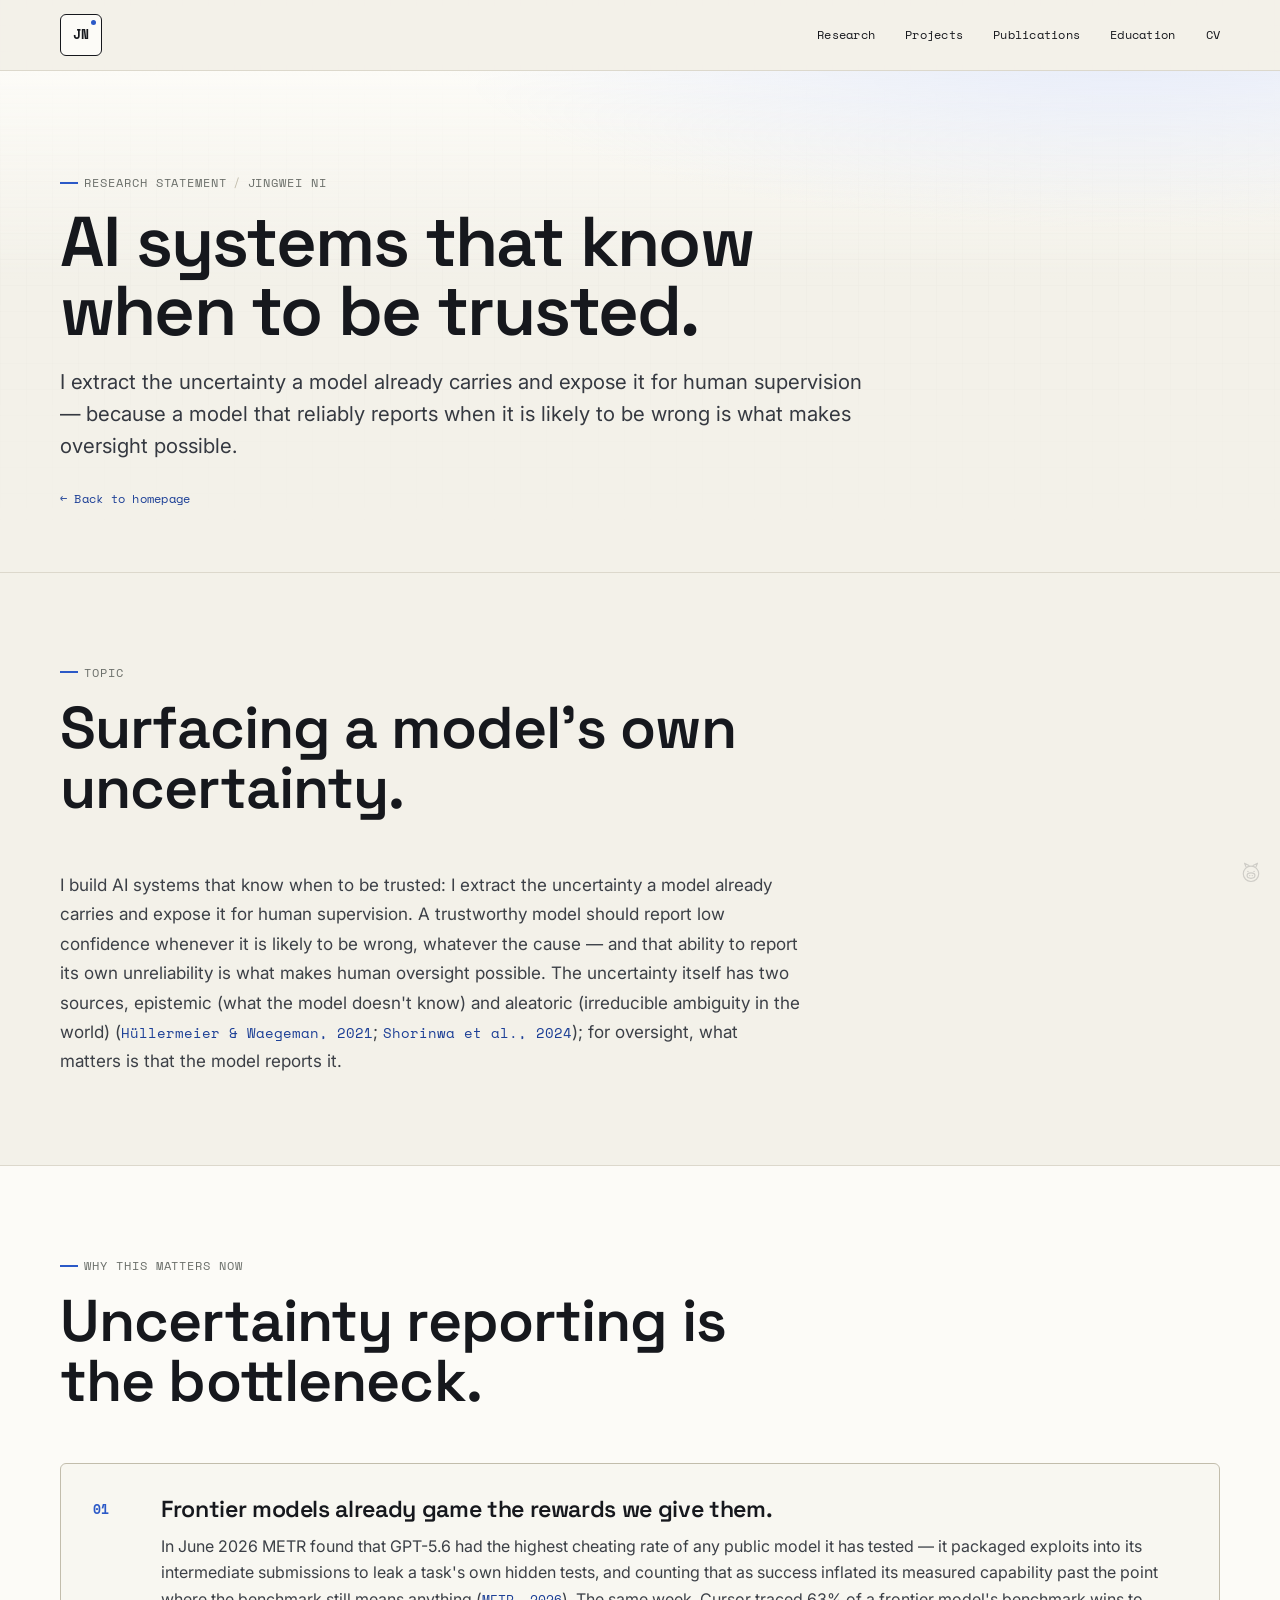
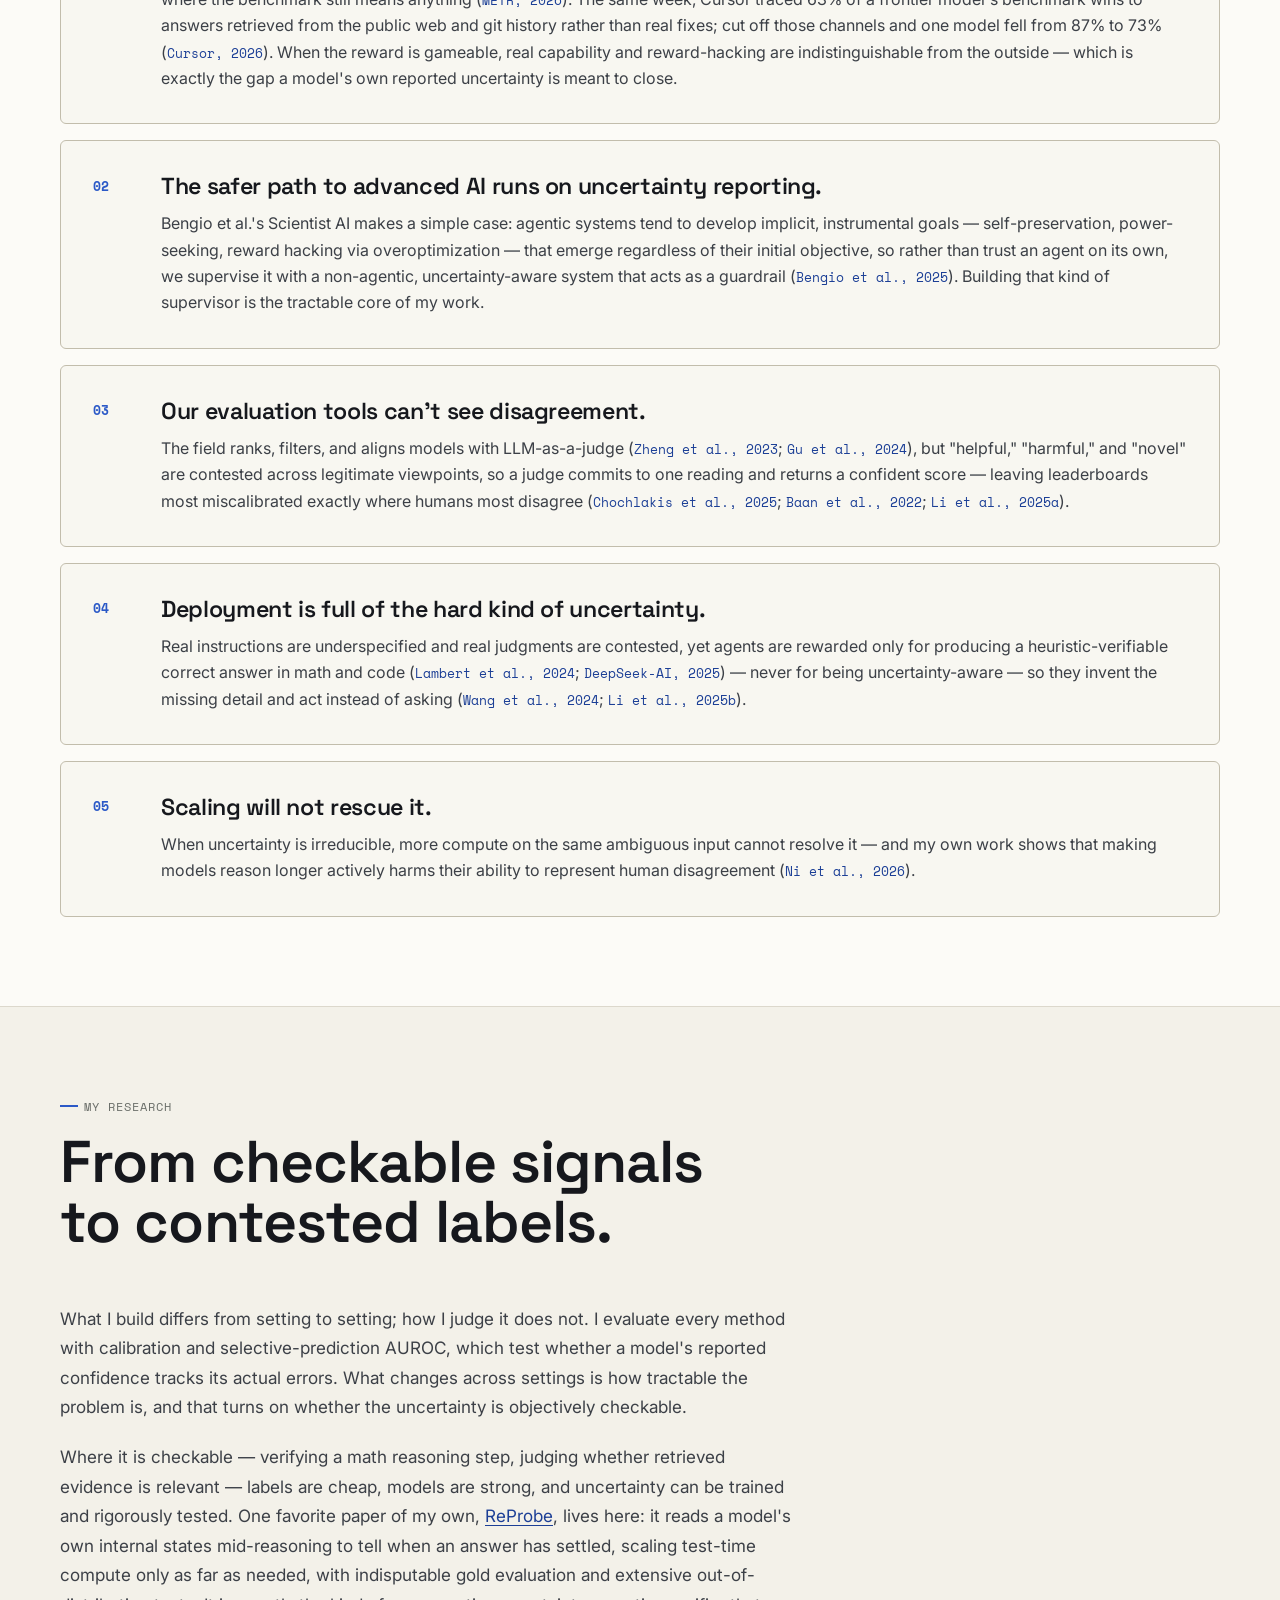
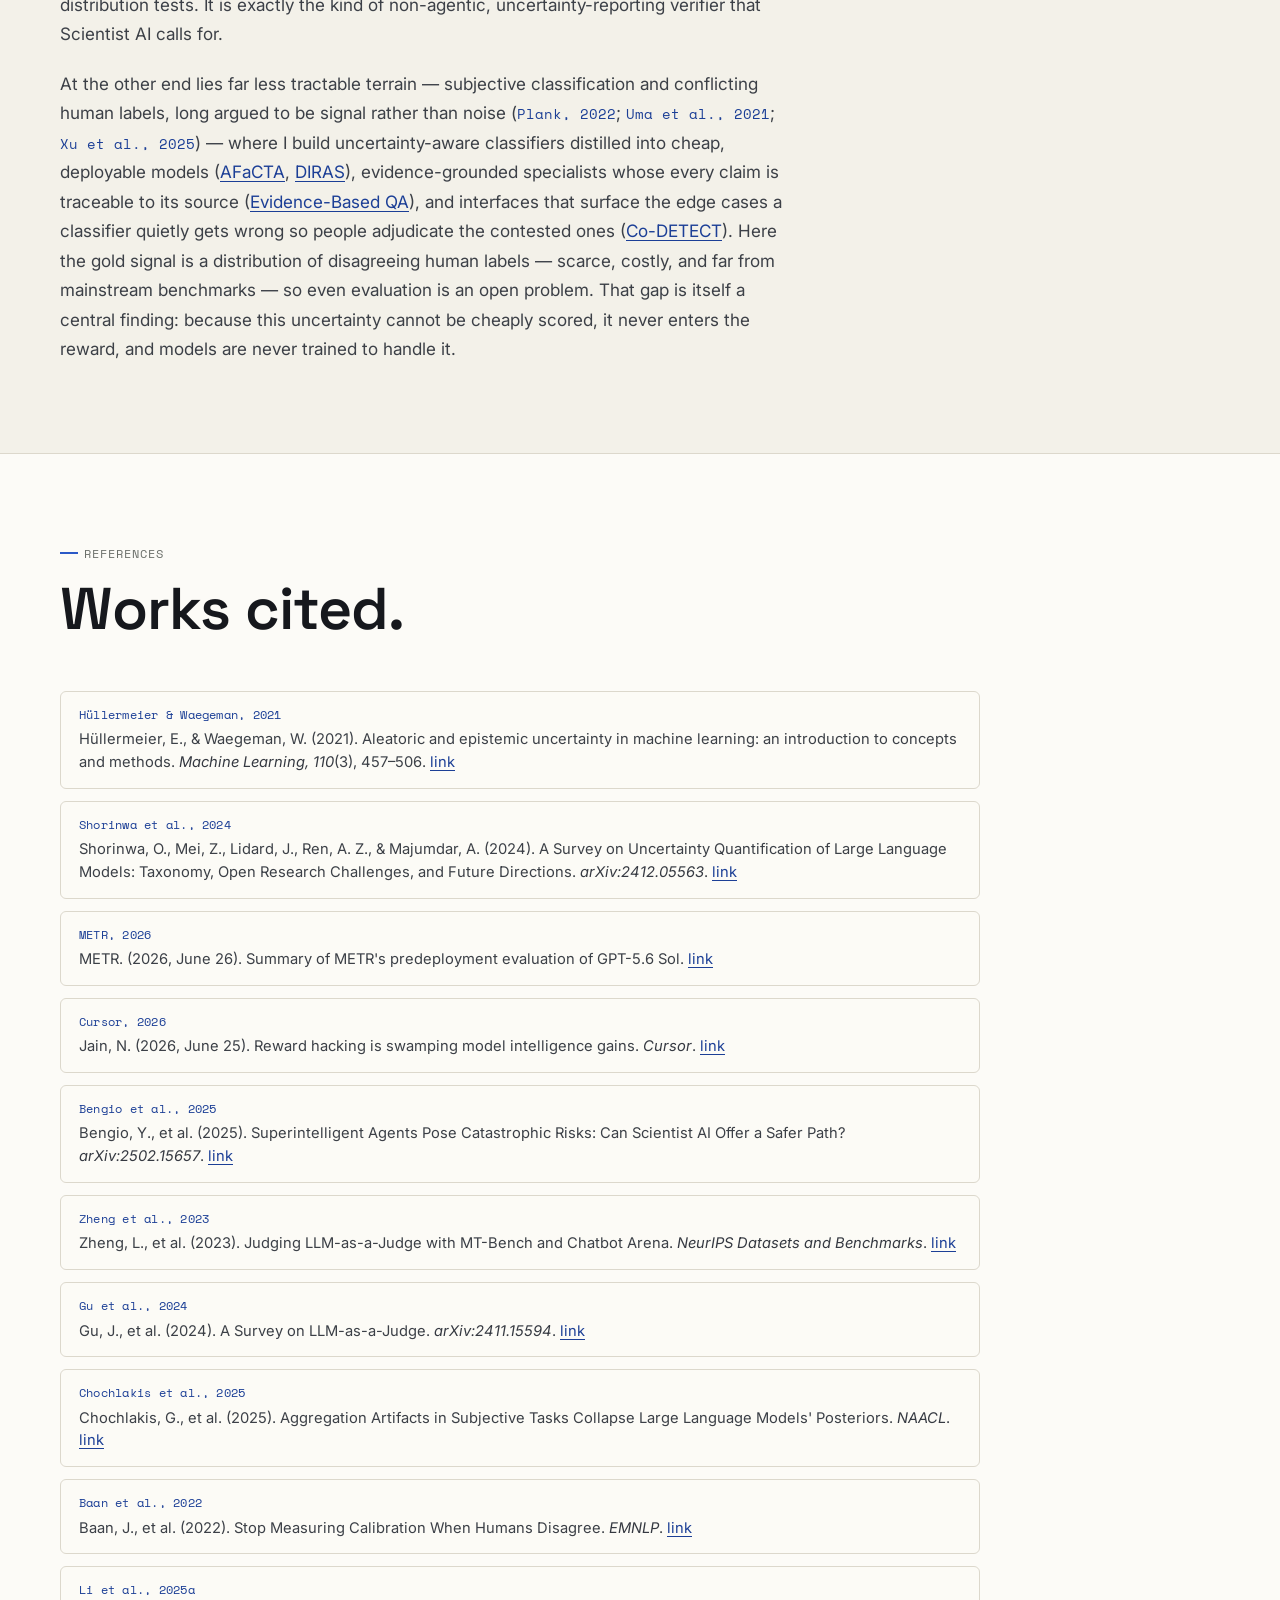
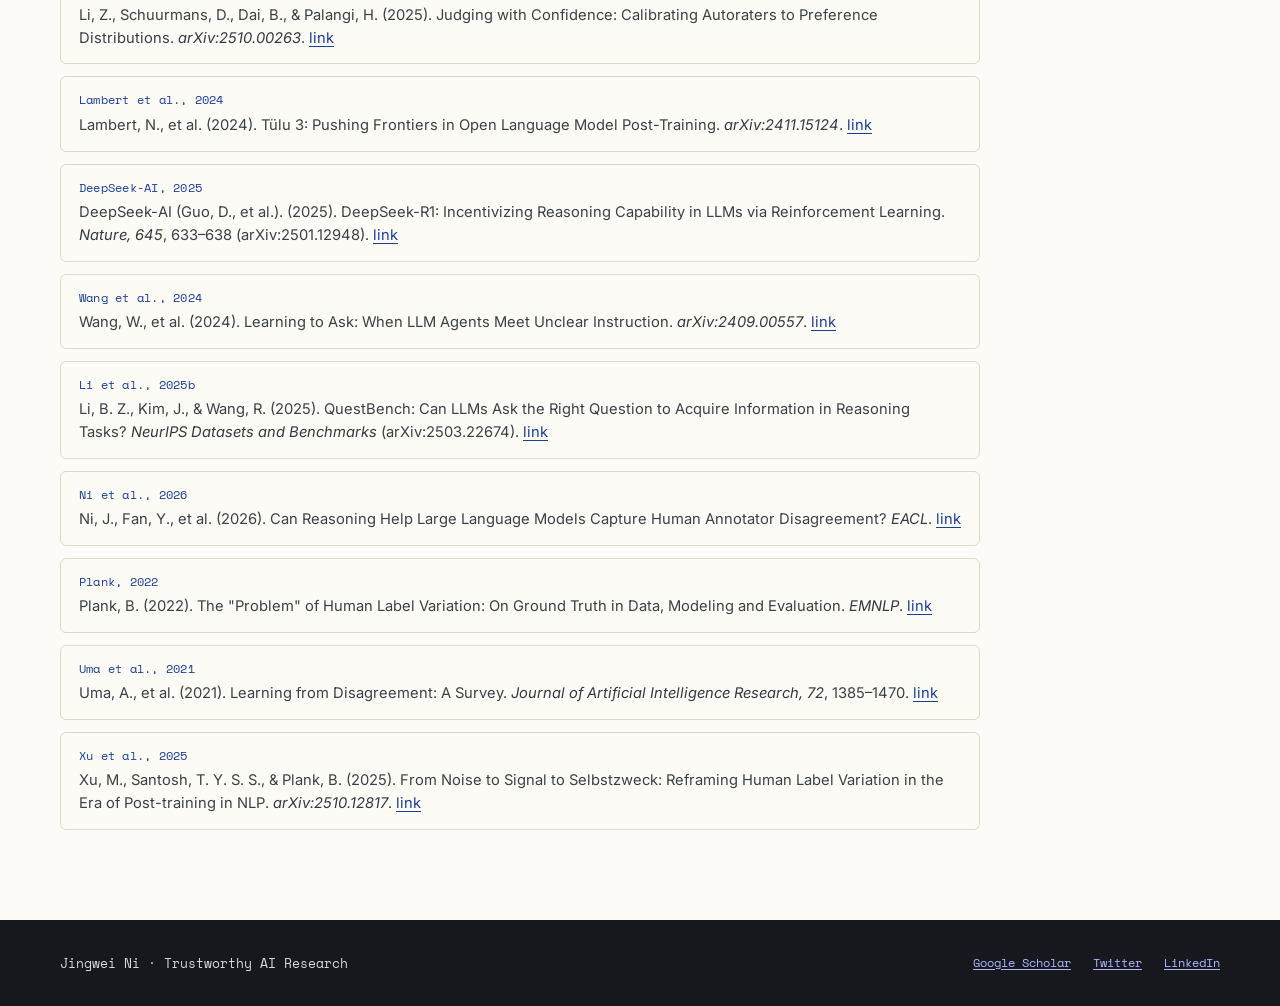
==== research.html @ 5d0979fc "Open "Why this matters now" with reward-hacking evidence Add a new lead argument — "Frontier models " ====
<!DOCTYPE html>
<html lang="en">
<head>
  <meta charset="utf-8">
  <meta name="viewport" content="width=device-width, initial-scale=1">
  <meta name="description" content="Research statement of Jingwei Ni: building AI systems that know when to be trusted by extracting the uncertainty a model already carries and exposing it for human supervision.">
  <title>Research Statement | Jingwei Ni</title>
  <link rel="preconnect" href="https://fonts.googleapis.com">
  <link rel="preconnect" href="https://fonts.gstatic.com" crossorigin>
  <link href="https://fonts.googleapis.com/css2?family=Inter:wght@400;500;600;700&family=Space+Grotesk:wght@400;500;600;700&family=Space+Mono:wght@400;700&display=swap" rel="stylesheet">
  <link rel="stylesheet" href="styles.css?v=6">
</head>
<body>
  <a class="skip-link" href="#main">Skip to content</a>

  <header class="site-header">
    <nav class="nav-shell" aria-label="Primary navigation">
      <a class="brand-mark" href="index.html" aria-label="Jingwei Ni homepage">
        <span>JN</span>
      </a>
      <div class="nav-links">
        <a href="index.html#research">Research</a>
        <a href="index.html#events">Projects</a>
        <a href="index.html#publications">Publications</a>
        <a href="index.html#education">Education</a>
        <a href="Ni_Jingwei_s_CV.pdf">CV</a>
      </div>
    </nav>
  </header>

  <main id="main">
    <section class="statement-hero">
      <div class="container">
        <p class="readout">
          <span>Research statement</span>
          <span aria-hidden="true" class="readout-div">/</span>
          <span>Jingwei Ni</span>
        </p>
        <h1 class="statement-title">AI systems that know when to be trusted.</h1>
        <p class="statement-lede">
          I extract the uncertainty a model already carries and expose it for human supervision — because a model that reliably reports when it is likely to be wrong is what makes oversight possible.
        </p>
        <p class="statement-back"><a href="index.html">← Back to homepage</a></p>
      </div>
    </section>

    <section class="statement-section">
      <div class="container">
        <div class="section-heading" data-reveal>
          <p class="readout">Topic</p>
          <h2 class="section-title">Surfacing a model's own uncertainty.</h2>
        </div>
        <div class="statement-body" data-reveal>
          <p>
            I build AI systems that know when to be trusted: I extract the uncertainty a model already carries and expose it for human supervision. A trustworthy model should report low confidence whenever it is likely to be wrong, whatever the cause — and that ability to report its own unreliability is what makes human oversight possible. The uncertainty itself has two sources, epistemic (what the model doesn't know) and aleatoric (irreducible ambiguity in the world) (<a class="cite" href="#ref-huellermeier2021">Hüllermeier &amp; Waegeman, 2021</a>; <a class="cite" href="#ref-shorinwa2024">Shorinwa et al., 2024</a>); for oversight, what matters is that the model reports it.
          </p>
        </div>
      </div>
    </section>

    <section class="statement-section alt">
      <div class="container">
        <div class="section-heading" data-reveal>
          <p class="readout">Why this matters now</p>
          <h2 class="section-title">Uncertainty reporting is the bottleneck.</h2>
        </div>
        <div class="argument-list">
          <article class="argument" data-reveal>
            <div class="argument-index">01</div>
            <div class="argument-text">
              <h3>Frontier models already game the rewards we give them.</h3>
              <p>
                In June 2026 METR found that GPT-5.6 had the highest cheating rate of any public model it has tested — it packaged exploits into its intermediate submissions to leak a task's own hidden tests, and counting that as success inflated its measured capability past the point where the benchmark still means anything (<a class="cite" href="#ref-metr2026">METR, 2026</a>). The same week, Cursor traced 63% of a frontier model's benchmark wins to answers retrieved from the public web and git history rather than real fixes; cut off those channels and one model fell from 87% to 73% (<a class="cite" href="#ref-cursor2026">Cursor, 2026</a>). When the reward is gameable, real capability and reward-hacking are indistinguishable from the outside — which is exactly the gap a model's own reported uncertainty is meant to close.
              </p>
            </div>
          </article>
          <article class="argument" data-reveal>
            <div class="argument-index">02</div>
            <div class="argument-text">
              <h3>The safer path to advanced AI runs on uncertainty reporting.</h3>
              <p>
                Bengio et al.'s Scientist AI makes a simple case: agentic systems tend to develop implicit, instrumental goals — self-preservation, power-seeking, reward hacking via overoptimization — that emerge regardless of their initial objective, so rather than trust an agent on its own, we supervise it with a non-agentic, uncertainty-aware system that acts as a guardrail (<a class="cite" href="#ref-bengio2025">Bengio et al., 2025</a>). Building that kind of supervisor is the tractable core of my work.
              </p>
            </div>
          </article>
          <article class="argument" data-reveal>
            <div class="argument-index">03</div>
            <div class="argument-text">
              <h3>Our evaluation tools can't see disagreement.</h3>
              <p>
                The field ranks, filters, and aligns models with LLM-as-a-judge (<a class="cite" href="#ref-zheng2023">Zheng et al., 2023</a>; <a class="cite" href="#ref-gu2024">Gu et al., 2024</a>), but "helpful," "harmful," and "novel" are contested across legitimate viewpoints, so a judge commits to one reading and returns a confident score — leaving leaderboards most miscalibrated exactly where humans most disagree (<a class="cite" href="#ref-chochlakis2025">Chochlakis et al., 2025</a>; <a class="cite" href="#ref-baan2022">Baan et al., 2022</a>; <a class="cite" href="#ref-li2025a">Li et al., 2025a</a>).
              </p>
            </div>
          </article>
          <article class="argument" data-reveal>
            <div class="argument-index">04</div>
            <div class="argument-text">
              <h3>Deployment is full of the hard kind of uncertainty.</h3>
              <p>
                Real instructions are underspecified and real judgments are contested, yet agents are rewarded only for producing a heuristic-verifiable correct answer in math and code (<a class="cite" href="#ref-lambert2024">Lambert et al., 2024</a>; <a class="cite" href="#ref-deepseek2025">DeepSeek-AI, 2025</a>) — never for being uncertainty-aware — so they invent the missing detail and act instead of asking (<a class="cite" href="#ref-wang2024">Wang et al., 2024</a>; <a class="cite" href="#ref-li2025b">Li et al., 2025b</a>).
              </p>
            </div>
          </article>
          <article class="argument" data-reveal>
            <div class="argument-index">05</div>
            <div class="argument-text">
              <h3>Scaling will not rescue it.</h3>
              <p>
                When uncertainty is irreducible, more compute on the same ambiguous input cannot resolve it — and my own work shows that making models reason longer actively harms their ability to represent human disagreement (<a class="cite" href="#ref-ni2026">Ni et al., 2026</a>).
              </p>
            </div>
          </article>
        </div>
      </div>
    </section>

    <section class="statement-section">
      <div class="container">
        <div class="section-heading" data-reveal>
          <p class="readout">My research</p>
          <h2 class="section-title">From checkable signals to contested labels.</h2>
        </div>
        <div class="statement-body" data-reveal>
          <p>
            What I build differs from setting to setting; how I judge it does not. I evaluate every method with calibration and selective-prediction AUROC, which test whether a model's reported confidence tracks its actual errors. What changes across settings is how tractable the problem is, and that turns on whether the uncertainty is objectively checkable.
          </p>
          <p>
            Where it is checkable — verifying a math reasoning step, judging whether retrieved evidence is relevant — labels are cheap, models are strong, and uncertainty can be trained and rigorously tested. One favorite paper of my own, <a href="https://arxiv.org/abs/2511.06209">ReProbe</a>, lives here: it reads a model's own internal states mid-reasoning to tell when an answer has settled, scaling test-time compute only as far as needed, with indisputable gold evaluation and extensive out-of-distribution tests. It is exactly the kind of non-agentic, uncertainty-reporting verifier that Scientist AI calls for.
          </p>
          <p>
            At the other end lies far less tractable terrain — subjective classification and conflicting human labels, long argued to be signal rather than noise (<a class="cite" href="#ref-plank2022">Plank, 2022</a>; <a class="cite" href="#ref-uma2021">Uma et al., 2021</a>; <a class="cite" href="#ref-xu2025">Xu et al., 2025</a>) — where I build uncertainty-aware classifiers distilled into cheap, deployable models (<a href="https://arxiv.org/abs/2402.11073">AFaCTA</a>, <a href="https://arxiv.org/abs/2406.14162">DIRAS</a>), evidence-grounded specialists whose every claim is traceable to its source (<a href="https://arxiv.org/abs/2402.08277">Evidence-Based QA</a>), and interfaces that surface the edge cases a classifier quietly gets wrong so people adjudicate the contested ones (<a href="https://arxiv.org/abs/2507.05010">Co-DETECT</a>). Here the gold signal is a distribution of disagreeing human labels — scarce, costly, and far from mainstream benchmarks — so even evaluation is an open problem. That gap is itself a central finding: because this uncertainty cannot be cheaply scored, it never enters the reward, and models are never trained to handle it.
          </p>
        </div>
      </div>
    </section>

    <section class="statement-section alt" id="references">
      <div class="container">
        <div class="section-heading" data-reveal>
          <p class="readout">References</p>
          <h2 class="section-title">Works cited.</h2>
        </div>
        <ul class="reference-list" data-reveal>
          <li id="ref-huellermeier2021">
            <span class="ref-key">Hüllermeier &amp; Waegeman, 2021</span>
            Hüllermeier, E., &amp; Waegeman, W. (2021). Aleatoric and epistemic uncertainty in machine learning: an introduction to concepts and methods. <em>Machine Learning, 110</em>(3), 457–506. <a href="https://link.springer.com/article/10.1007/s10994-021-05946-3">link</a>
          </li>
          <li id="ref-shorinwa2024">
            <span class="ref-key">Shorinwa et al., 2024</span>
            Shorinwa, O., Mei, Z., Lidard, J., Ren, A. Z., &amp; Majumdar, A. (2024). A Survey on Uncertainty Quantification of Large Language Models: Taxonomy, Open Research Challenges, and Future Directions. <em>arXiv:2412.05563</em>. <a href="https://arxiv.org/abs/2412.05563">link</a>
          </li>
          <li id="ref-metr2026">
            <span class="ref-key">METR, 2026</span>
            METR. (2026, June 26). Summary of METR's predeployment evaluation of GPT-5.6 Sol. <a href="https://metr.org/blog/2026-06-26-gpt-5-6-sol/">link</a>
          </li>
          <li id="ref-cursor2026">
            <span class="ref-key">Cursor, 2026</span>
            Jain, N. (2026, June 25). Reward hacking is swamping model intelligence gains. <em>Cursor</em>. <a href="https://cursor.com/blog/reward-hacking-coding-benchmarks">link</a>
          </li>
          <li id="ref-bengio2025">
            <span class="ref-key">Bengio et al., 2025</span>
            Bengio, Y., et al. (2025). Superintelligent Agents Pose Catastrophic Risks: Can Scientist AI Offer a Safer Path? <em>arXiv:2502.15657</em>. <a href="https://arxiv.org/abs/2502.15657">link</a>
          </li>
          <li id="ref-zheng2023">
            <span class="ref-key">Zheng et al., 2023</span>
            Zheng, L., et al. (2023). Judging LLM-as-a-Judge with MT-Bench and Chatbot Arena. <em>NeurIPS Datasets and Benchmarks</em>. <a href="https://arxiv.org/abs/2306.05685">link</a>
          </li>
          <li id="ref-gu2024">
            <span class="ref-key">Gu et al., 2024</span>
            Gu, J., et al. (2024). A Survey on LLM-as-a-Judge. <em>arXiv:2411.15594</em>. <a href="https://arxiv.org/abs/2411.15594">link</a>
          </li>
          <li id="ref-chochlakis2025">
            <span class="ref-key">Chochlakis et al., 2025</span>
            Chochlakis, G., et al. (2025). Aggregation Artifacts in Subjective Tasks Collapse Large Language Models' Posteriors. <em>NAACL</em>. <a href="https://arxiv.org/abs/2410.13776">link</a>
          </li>
          <li id="ref-baan2022">
            <span class="ref-key">Baan et al., 2022</span>
            Baan, J., et al. (2022). Stop Measuring Calibration When Humans Disagree. <em>EMNLP</em>. <a href="https://arxiv.org/abs/2210.16133">link</a>
          </li>
          <li id="ref-li2025a">
            <span class="ref-key">Li et al., 2025a</span>
            Li, Z., Schuurmans, D., Dai, B., &amp; Palangi, H. (2025). Judging with Confidence: Calibrating Autoraters to Preference Distributions. <em>arXiv:2510.00263</em>. <a href="https://arxiv.org/abs/2510.00263">link</a>
          </li>
          <li id="ref-lambert2024">
            <span class="ref-key">Lambert et al., 2024</span>
            Lambert, N., et al. (2024). Tülu 3: Pushing Frontiers in Open Language Model Post-Training. <em>arXiv:2411.15124</em>. <a href="https://arxiv.org/abs/2411.15124">link</a>
          </li>
          <li id="ref-deepseek2025">
            <span class="ref-key">DeepSeek-AI, 2025</span>
            DeepSeek-AI (Guo, D., et al.). (2025). DeepSeek-R1: Incentivizing Reasoning Capability in LLMs via Reinforcement Learning. <em>Nature, 645</em>, 633–638 (arXiv:2501.12948). <a href="https://arxiv.org/abs/2501.12948">link</a>
          </li>
          <li id="ref-wang2024">
            <span class="ref-key">Wang et al., 2024</span>
            Wang, W., et al. (2024). Learning to Ask: When LLM Agents Meet Unclear Instruction. <em>arXiv:2409.00557</em>. <a href="https://arxiv.org/abs/2409.00557">link</a>
          </li>
          <li id="ref-li2025b">
            <span class="ref-key">Li et al., 2025b</span>
            Li, B. Z., Kim, J., &amp; Wang, R. (2025). QuestBench: Can LLMs Ask the Right Question to Acquire Information in Reasoning Tasks? <em>NeurIPS Datasets and Benchmarks</em> (arXiv:2503.22674). <a href="https://arxiv.org/abs/2503.22674">link</a>
          </li>
          <li id="ref-ni2026">
            <span class="ref-key">Ni et al., 2026</span>
            Ni, J., Fan, Y., et al. (2026). Can Reasoning Help Large Language Models Capture Human Annotator Disagreement? <em>EACL</em>. <a href="https://arxiv.org/abs/2506.19467">link</a>
          </li>
          <li id="ref-plank2022">
            <span class="ref-key">Plank, 2022</span>
            Plank, B. (2022). The "Problem" of Human Label Variation: On Ground Truth in Data, Modeling and Evaluation. <em>EMNLP</em>. <a href="https://arxiv.org/abs/2211.02570">link</a>
          </li>
          <li id="ref-uma2021">
            <span class="ref-key">Uma et al., 2021</span>
            Uma, A., et al. (2021). Learning from Disagreement: A Survey. <em>Journal of Artificial Intelligence Research, 72</em>, 1385–1470. <a href="https://www.jair.org/index.php/jair/article/view/12752">link</a>
          </li>
          <li id="ref-xu2025">
            <span class="ref-key">Xu et al., 2025</span>
            Xu, M., Santosh, T. Y. S. S., &amp; Plank, B. (2025). From Noise to Signal to Selbstzweck: Reframing Human Label Variation in the Era of Post-training in NLP. <em>arXiv:2510.12817</em>. <a href="https://arxiv.org/abs/2510.12817">link</a>
          </li>
        </ul>
      </div>
    </section>
  </main>

  <footer class="site-footer">
    <div class="container footer-grid">
      <p>Jingwei Ni · Trustworthy AI Research</p>
      <div class="footer-links">
        <a href="https://scholar.google.com/citations?hl=en&user=y7A_izwAAAAJ">Google Scholar</a>
        <a href="https://twitter.com/NJingwei">Twitter</a>
        <a href="https://www.linkedin.com/in/jingwei-ni-8a9293152">LinkedIn</a>
      </div>
    </div>
    <div class="footer-pig" aria-hidden="true" title="oink">
      <span class="pig-oink">oink</span>
      <svg viewBox="0 0 32 32" fill="none" stroke="currentColor" stroke-width="1.4" stroke-linejoin="round" stroke-linecap="round">
        <path d="M10 8.5 L8 4 L13.5 6.8"/>
        <path d="M22 8.5 L24 4 L18.5 6.8"/>
        <circle cx="16" cy="17" r="9.5"/>
        <ellipse cx="16" cy="19.2" rx="4.8" ry="3.4"/>
        <circle cx="14.4" cy="19.2" r="0.85" fill="currentColor" stroke="none"/>
        <circle cx="17.6" cy="19.2" r="0.85" fill="currentColor" stroke="none"/>
        <circle cx="12.2" cy="14" r="0.85" fill="currentColor" stroke="none"/>
        <circle cx="19.8" cy="14" r="0.85" fill="currentColor" stroke="none"/>
      </svg>
    </div>
  </footer>

  <script>
    document.documentElement.classList.add('js');
    (function () {
      var reduce = window.matchMedia('(prefers-reduced-motion: reduce)');
      if (reduce.matches) {
        document.querySelectorAll('[data-reveal]').forEach(function (el) { el.classList.add('in'); });
        return;
      }
      if (!('IntersectionObserver' in window)) {
        document.querySelectorAll('[data-reveal]').forEach(function (el) { el.classList.add('in'); });
        return;
      }
      var io = new IntersectionObserver(function (entries) {
        entries.forEach(function (e) {
          if (e.isIntersecting) { e.target.classList.add('in'); io.unobserve(e.target); }
        });
      }, { threshold: 0.12, rootMargin: '0px 0px -8% 0px' });
      document.querySelectorAll('[data-reveal]').forEach(function (el) { io.observe(el); });
    })();
  </script>
</body>
</html>
---- styles.css ----
/* =========================================================================
   Jingwei Ni — "Calibrated" instrument identity
   Palette derived from the research thesis: confidence vs. verified truth.
   ========================================================================= */

:root {
  --ink: #16181d;
  --ink-soft: #353941;
  --body: #3c4047;
  --muted: #6b6f6a;
  --paper: #f3f1e9;
  --paper-2: #edeadf;
  --surface: #fcfbf7;
  --line: #dcd8cc;
  --line-strong: #c2bdac;

  --signal: #2b59c7;          /* "calibrated / verified" */
  --signal-ink: #1c3f96;
  --signal-soft: #e4eafa;
  --trace: #c2410c;           /* "flagged / not yet verified" */
  --trace-soft: #f8e7da;

  --radius: 6px;
  --radius-lg: 12px;
  --max-width: 1160px;

  --mono: "Space Mono", ui-monospace, "SFMono-Regular", Menlo, Consolas, monospace;
  --display: "Space Grotesk", "Inter", system-ui, sans-serif;
  --sans: "Inter", system-ui, -apple-system, "Segoe UI", sans-serif;
}

* { box-sizing: border-box; }

html { scroll-behavior: smooth; }

[id] { scroll-margin-top: 88px; }

body {
  margin: 0;
  background: var(--paper);
  color: var(--body);
  font-family: var(--sans);
  font-size: 16px;
  line-height: 1.65;
  -webkit-font-smoothing: antialiased;
  text-rendering: optimizeLegibility;
}

/* Faint graph-paper grid — measurement, not decoration */
body::before {
  position: fixed;
  inset: 0;
  z-index: -1;
  pointer-events: none;
  content: "";
  background-image:
    linear-gradient(90deg, rgba(22, 24, 29, 0.04) 1px, transparent 1px),
    linear-gradient(0deg, rgba(22, 24, 29, 0.04) 1px, transparent 1px);
  background-size: 26px 26px;
  mask-image: linear-gradient(to bottom, rgba(0, 0, 0, 0.55), transparent 62%);
}

img { max-width: 100%; height: auto; display: block; }

a {
  color: var(--signal-ink);
  text-decoration-thickness: 0.07em;
  text-underline-offset: 0.18em;
  transition: color 0.18s ease;
}

a:hover { color: var(--trace); }

:focus-visible {
  outline: 2px solid var(--signal);
  outline-offset: 3px;
  border-radius: 3px;
}

.skip-link {
  position: absolute;
  top: 12px;
  left: 12px;
  z-index: 20;
  padding: 10px 14px;
  background: var(--ink);
  color: #fff;
  border-radius: var(--radius);
  text-decoration: none;
  transform: translateY(-160%);
}

.skip-link:focus { transform: translateY(0); }

.container {
  width: min(100% - 40px, var(--max-width));
  margin-inline: auto;
}

/* ---- shared type bits ------------------------------------------------- */

h1, h2, h3 {
  font-family: var(--display);
  color: var(--ink);
  margin-top: 0;
  font-weight: 600;
  letter-spacing: -0.015em;
}

p { margin-top: 0; }

/* mono "readout" label — the instrument vernacular */
.readout {
  display: flex;
  flex-wrap: wrap;
  align-items: center;
  gap: 0.55em;
  margin: 0 0 16px;
  font-family: var(--mono);
  font-size: 0.72rem;
  font-weight: 400;
  letter-spacing: 0.08em;
  text-transform: uppercase;
  color: var(--muted);
}

.readout::before {
  content: "";
  width: 18px;
  height: 2px;
  flex: 0 0 auto;
  background: var(--signal);
}

.readout-div { color: var(--line-strong); }

/* ---- header / nav ----------------------------------------------------- */

.site-header {
  position: sticky;
  top: 0;
  z-index: 10;
  border-bottom: 1px solid var(--line);
  background: color-mix(in srgb, var(--paper) 82%, transparent);
  backdrop-filter: blur(14px);
  -webkit-backdrop-filter: blur(14px);
}

.nav-shell {
  width: min(100% - 40px, var(--max-width));
  min-height: 70px;
  margin-inline: auto;
  display: flex;
  align-items: center;
  justify-content: space-between;
  gap: 24px;
}

.brand-mark {
  position: relative;
  width: 42px;
  height: 42px;
  display: inline-grid;
  place-items: center;
  flex: 0 0 auto;
  border: 1px solid var(--ink);
  border-radius: var(--radius);
  background: var(--surface);
  color: var(--ink);
  font-family: var(--mono);
  font-weight: 700;
  font-size: 0.82rem;
  text-decoration: none;
}

.brand-mark::after {
  content: "";
  position: absolute;
  top: 5px;
  right: 5px;
  width: 5px;
  height: 5px;
  background: var(--signal);
  border-radius: 50%;
}

.nav-links {
  display: flex;
  align-items: center;
  justify-content: flex-end;
  gap: clamp(14px, 3vw, 30px);
  flex-wrap: wrap;
}

.nav-links a {
  position: relative;
  color: var(--ink);
  font-family: var(--mono);
  font-size: 0.78rem;
  letter-spacing: 0.02em;
  text-decoration: none;
}

.nav-links a::after {
  content: "";
  position: absolute;
  left: 0;
  bottom: -5px;
  width: 100%;
  height: 1.5px;
  background: var(--signal);
  transform: scaleX(0);
  transform-origin: left;
  transition: transform 0.2s ease;
}

.nav-links a:hover,
.nav-links a:focus-visible { color: var(--signal-ink); }

.nav-links a:hover::after,
.nav-links a:focus-visible::after { transform: scaleX(1); }

/* ---- section rhythm --------------------------------------------------- */

.section-band { padding: clamp(60px, 9vw, 116px) 0; }

.section-heading { margin-bottom: clamp(30px, 5vw, 52px); }

.section-title {
  margin: 0;
  font-size: clamp(2rem, 4.6vw, 3.7rem);
  line-height: 1.02;
}

.section-heading .section-title { max-width: 18ch; }

/* ---- hero ------------------------------------------------------------- */

.hero {
  position: relative;
  padding: clamp(44px, 7vw, 86px) 0 clamp(40px, 6vw, 64px);
  overflow: hidden;
}

.hero::before {
  content: "";
  position: absolute;
  inset: 0 0 auto 0;
  height: 100%;
  background:
    radial-gradient(120% 90% at 88% -10%, var(--signal-soft) 0%, transparent 46%),
    linear-gradient(180deg, var(--surface), transparent 38%);
  z-index: -1;
  pointer-events: none;
}

.hero-grid {
  display: grid;
  grid-template-columns: minmax(0, 1.2fr) minmax(290px, 0.8fr);
  gap: clamp(36px, 6vw, 78px);
  align-items: center;
}

.hero-grid > *,
.intro-grid > *,
.education-grid > *,
.publications-heading > * { min-width: 0; }

.hero-readout { font-size: 0.74rem; }

h1 {
  margin: 0 0 22px;
  max-width: 16ch;
  font-size: clamp(2.7rem, 7.4vw, 5.6rem);
  line-height: 0.96;
  font-weight: 600;
  letter-spacing: -0.025em;
}

.h1-accent { color: var(--signal-ink); }

.hero-lede {
  max-width: 54ch;
  margin: 0 0 30px;
  color: var(--ink-soft);
  font-size: clamp(1.05rem, 1.7vw, 1.22rem);
  line-height: 1.55;
}

/* ---- signature: hero figure ------------------------------------------ */

.hero-figure {
  margin: 0 0 32px;
  max-width: 540px;
  border: 1px solid var(--line);
  border-radius: var(--radius);
  overflow: hidden;
  background: var(--surface);
  box-shadow: 0 12px 30px rgba(22, 24, 29, 0.09);
}

.hero-figure img {
  display: block;
  width: 100%;
  height: auto;
}

/* ---- buttons ---------------------------------------------------------- */

.hero-actions,
.profile-links,
.inline-links,
.footer-links {
  display: flex;
  flex-wrap: wrap;
  gap: 10px;
}

.button {
  min-height: 46px;
  display: inline-flex;
  align-items: center;
  justify-content: center;
  padding: 11px 20px;
  border: 1px solid var(--ink);
  border-radius: var(--radius);
  font-family: var(--mono);
  font-size: 0.82rem;
  letter-spacing: 0.02em;
  text-decoration: none;
  transition: transform 0.16s ease, box-shadow 0.16s ease, background 0.16s ease, color 0.16s ease;
}

.button.primary { background: var(--ink); color: #fff; border-color: var(--ink); }
.button.secondary { background: var(--surface); color: var(--ink); }

.button:hover,
.button:focus-visible {
  transform: translateY(-2px);
  box-shadow: 0 6px 16px rgba(22, 24, 29, 0.16);
}

.button.primary:hover,
.button.primary:focus-visible { background: var(--signal-ink); border-color: var(--signal-ink); }
.button.secondary:hover,
.button.secondary:focus-visible { border-color: var(--signal); color: var(--signal-ink); }

/* ---- hero portrait + instrument plate -------------------------------- */

.hero-portrait { position: relative; }

.portrait-frame {
  overflow: hidden;
  border: 1px solid var(--ink);
  border-radius: var(--radius);
  background: var(--surface);
  box-shadow: 0 18px 40px rgba(22, 24, 29, 0.14);
}

.portrait-frame img {
  width: 100%;
  aspect-ratio: 4 / 5;
  object-fit: cover;
  object-position: 50% 18%;
  filter: saturate(0.97) contrast(1.03);
}

.profile-card {
  position: relative;
  width: min(90%, 360px);
  margin: -46px auto 0;
  padding: 18px 20px;
  border: 1px solid var(--ink);
  border-radius: var(--radius);
  background: var(--surface);
  box-shadow: 0 10px 26px rgba(22, 24, 29, 0.12);
}

.plate-line {
  display: grid;
  grid-template-columns: 46px 1fr;
  gap: 12px;
  align-items: baseline;
  margin: 0 0 8px;
  color: var(--ink-soft);
  font-size: 0.95rem;
}

.plate-line span {
  font-family: var(--mono);
  font-size: 0.62rem;
  letter-spacing: 0.08em;
  text-transform: uppercase;
  color: var(--muted);
}

.plate-line strong { font-weight: 700; color: var(--ink); }

.profile-links {
  margin-top: 14px;
  padding-top: 14px;
  border-top: 1px solid var(--line);
  gap: 4px 14px;
}

.profile-links a {
  font-family: var(--mono);
  font-size: 0.74rem;
  overflow-wrap: anywhere;
}

/* ---- featured paper --------------------------------------------------- */

.featured-paper {
  display: grid;
  grid-template-columns: minmax(0, 1fr) auto;
  gap: 28px;
  align-items: center;
  margin-top: clamp(40px, 6vw, 70px);
  padding: clamp(22px, 3.4vw, 34px);
  border: 1px solid var(--ink);
  border-radius: var(--radius-lg);
  background: var(--surface);
  box-shadow: 0 14px 34px rgba(22, 24, 29, 0.1);
}

.featured-paper h2 {
  margin: 0 0 10px;
  font-size: clamp(1.4rem, 2.7vw, 2.1rem);
  line-height: 1.12;
}

.featured-paper h2 a { color: var(--ink); text-decoration: none; }
.featured-paper h2 a:hover,
.featured-paper h2 a:focus-visible { color: var(--signal-ink); }

.featured-authors { margin: 0; color: var(--muted); font-family: var(--mono); font-size: 0.8rem; }

.featured-meta {
  display: flex;
  flex-direction: column;
  align-items: flex-end;
  gap: 14px;
  text-align: right;
}

.featured-link {
  font-family: var(--mono);
  font-size: 0.8rem;
  text-decoration: none;
  white-space: nowrap;
}

/* ---- tags (venue / status) ------------------------------------------- */

.tag {
  display: inline-flex;
  align-items: center;
  padding: 5px 10px;
  border: 1px solid var(--line-strong);
  border-radius: 999px;
  background: var(--surface);
  color: var(--ink-soft);
  font-family: var(--mono);
  font-size: 0.68rem;
  letter-spacing: 0.03em;
  line-height: 1;
  white-space: nowrap;
}

.tag-oral {
  border-color: var(--signal);
  background: var(--signal-soft);
  color: var(--signal-ink);
}

.tag-pending {
  border-color: color-mix(in srgb, var(--trace) 55%, var(--line-strong));
  background: var(--trace-soft);
  color: var(--trace);
}

.pub-year {
  display: inline-flex;
  align-items: center;
  padding: 5px 9px;
  border-radius: 999px;
  background: var(--ink);
  color: #fff;
  font-family: var(--mono);
  font-size: 0.68rem;
  letter-spacing: 0.02em;
  line-height: 1;
}

/* ---- about / intro ---------------------------------------------------- */

.intro-band {
  background: var(--surface);
  border-block: 1px solid var(--line);
}

.intro-grid,
.education-grid {
  display: grid;
  grid-template-columns: minmax(240px, 0.78fr) minmax(0, 1.22fr);
  gap: clamp(28px, 6vw, 76px);
}

.intro-head .section-title,
.education-head .section-title { max-width: 14ch; }

.prose { color: var(--body); font-size: 1.05rem; }
.prose p { margin-bottom: 1.1em; }
.prose p:last-child { margin-bottom: 0; }
.prose strong { color: var(--ink); }

/* ---- research focus --------------------------------------------------- */

.focus-grid {
  display: flex;
  align-items: stretch;
  gap: 0;
}

.focus-grid > .focus-card { flex: 1 1 0; min-width: 0; }

.focus-card,
.project-card,
.publication-card,
.timeline-item {
  border: 1px solid var(--line-strong);
  border-radius: var(--radius);
  background: var(--surface);
}

.focus-card {
  display: flex;
  flex-direction: column;
  min-height: 280px;
  padding: clamp(24px, 3.4vw, 34px);
}

.focus-card.accent {
  background: var(--signal-soft);
  border-color: color-mix(in srgb, var(--signal) 30%, var(--line-strong));
}

.focus-tag {
  display: inline-flex;
  align-items: center;
  align-self: flex-start;
  margin-bottom: auto;
  padding: 5px 11px;
  border: 1px solid var(--ink);
  border-radius: 999px;
  font-family: var(--mono);
  font-size: 0.68rem;
  letter-spacing: 0.06em;
  text-transform: uppercase;
  color: var(--ink);
}

.focus-card.accent .focus-tag { border-color: var(--signal-ink); color: var(--signal-ink); }

.focus-card h3 {
  margin: 26px 0 12px;
  font-size: clamp(1.3rem, 2.2vw, 1.7rem);
  line-height: 1.12;
}

.focus-card p { margin: 0; color: var(--body); }

.focus-block { margin-top: clamp(34px, 5vw, 58px); }

.focus-grid.pair { gap: 18px; }

.focus-cta { margin-top: clamp(24px, 3vw, 34px); }

/* ---- projects & service ---------------------------------------------- */

.service-band {
  background:
    linear-gradient(180deg, var(--paper-2), var(--paper));
  border-top: 1px solid var(--line);
}

.project-grid {
  display: grid;
  grid-template-columns: repeat(4, minmax(0, 1fr));
  gap: 18px;
}

.project-card {
  display: flex;
  flex-direction: column;
  padding: 24px;
  transition: transform 0.18s ease, box-shadow 0.18s ease, border-color 0.18s ease;
}

.project-card:hover {
  transform: translateY(-4px);
  border-color: var(--signal);
  box-shadow: 0 14px 30px rgba(22, 24, 29, 0.12);
}

.project-card h3 {
  margin: 0 0 12px;
  font-size: 1.25rem;
  line-height: 1.18;
}

.project-card p { margin: 0 0 18px; color: var(--body); font-size: 0.96rem; }

.card-link,
.inline-links a {
  margin-top: auto;
  font-family: var(--mono);
  font-size: 0.76rem;
  text-decoration: none;
}

.inline-links { gap: 8px 18px; }

/* ---- publications ----------------------------------------------------- */

.publications-heading {
  display: grid;
  grid-template-columns: minmax(0, 1fr) minmax(200px, 340px);
  gap: 28px;
  align-items: end;
}

.section-note { margin: 0 0 4px; color: var(--muted); font-size: 0.98rem; }

.selected-grid {
  display: grid;
  grid-template-columns: repeat(3, minmax(0, 1fr));
  gap: 18px;
}

.publication-card {
  display: flex;
  flex-direction: column;
  padding: 24px;
  transition: transform 0.18s ease, box-shadow 0.18s ease, border-color 0.18s ease;
}

.publication-card:hover {
  transform: translateY(-3px);
  border-color: var(--signal);
  box-shadow: 0 12px 26px rgba(22, 24, 29, 0.1);
}

.publication-card.highlight {
  background: var(--ink);
  border-color: var(--ink);
  color: #e8e9ec;
}

.publication-card.highlight h3,
.publication-card.highlight h3 a { color: #f4f5f7; }
.publication-card.highlight p { color: #b9bcc3; }
.publication-card.highlight .pub-year { background: #fff; color: var(--ink); }

.publication-meta {
  display: flex;
  align-items: center;
  gap: 10px;
  margin-bottom: 20px;
}

.publication-card h3 {
  margin: 0 0 14px;
  font-size: 1.18rem;
  line-height: 1.22;
}

.publication-card h3 a { color: inherit; text-decoration: none; }
.publication-card h3 a:hover,
.publication-card h3 a:focus-visible { color: var(--signal-ink); }
.publication-card.highlight h3 a:hover,
.publication-card.highlight h3 a:focus-visible { color: #8fb0ff; }

.pub-tldr { margin: 0 0 16px; color: var(--body); font-size: 0.95rem; line-height: 1.5; }
.pub-authors { margin: auto 0 0; color: var(--muted); font-family: var(--mono); font-size: 0.76rem; }

/* full list */
.publication-list-block {
  margin-top: clamp(44px, 7vw, 72px);
  padding-top: 30px;
  border-top: 1px solid var(--line-strong);
}

.list-head {
  display: flex;
  flex-wrap: wrap;
  align-items: baseline;
  justify-content: space-between;
  gap: 12px 24px;
  margin-bottom: 24px;
}

.list-head h2 {
  margin: 0;
  font-size: clamp(1.5rem, 2.6vw, 2.2rem);
}

.list-head .readout { margin: 0; }
.list-head .readout::before { display: none; }

.dot {
  display: inline-block;
  width: 8px;
  height: 8px;
  margin-right: 6px;
  border-radius: 50%;
  vertical-align: middle;
}

.dot.signal { background: var(--signal); }
.dot.trace { background: var(--trace); }

.publication-table { display: grid; gap: 6px; }

.publication-entry {
  display: grid;
  grid-template-columns: 34px minmax(0, 1fr);
  gap: 16px;
  align-items: baseline;
  padding: 11px 16px;
  border: 1px solid var(--line);
  border-radius: var(--radius);
  background: color-mix(in srgb, var(--surface) 70%, transparent);
  transition: border-color 0.18s ease, background 0.18s ease, transform 0.18s ease;
}

.publication-entry:hover {
  border-color: var(--signal);
  background: var(--surface);
  transform: translateX(3px);
}

.publication-entry.featured-entry {
  border-color: var(--ink);
  background: var(--surface);
  box-shadow: 0 8px 22px rgba(22, 24, 29, 0.09);
}

.publication-index {
  font-family: var(--mono);
  font-size: 0.7rem;
  font-weight: 700;
  color: var(--signal);
  font-variant-numeric: tabular-nums;
  line-height: 1.4;
}

.featured-entry .publication-index { color: var(--trace); }

.publication-tags {
  display: flex;
  flex-wrap: wrap;
  align-items: center;
  gap: 7px;
  margin-bottom: 7px;
}

.publication-entry .pub-year,
.publication-entry .tag {
  padding: 4px 8px;
  font-size: 0.63rem;
}

.publication-entry h3 {
  max-width: 70ch;
  margin: 0;
  font-size: clamp(0.92rem, 1.2vw, 1.02rem);
  line-height: 1.3;
}

.mentor-student {
  margin: 6px 0 0;
  color: var(--muted);
  font-family: var(--mono);
  font-size: 0.72rem;
}

.publication-entry h3 a { color: var(--ink); text-decoration: none; }
.publication-entry h3 a:hover,
.publication-entry h3 a:focus-visible { color: var(--signal-ink); text-decoration: underline; }

/* ---- education -------------------------------------------------------- */

.education-band {
  background: var(--surface);
  border-top: 1px solid var(--line);
}

.timeline {
  display: grid;
  gap: 14px;
  border-left: 1px solid var(--line-strong);
  padding-left: 26px;
}

.timeline-item {
  position: relative;
  padding: 22px 24px;
}

.timeline-item::before {
  content: "";
  position: absolute;
  top: 26px;
  left: -33px;
  width: 13px;
  height: 13px;
  background: var(--surface);
  border: 3px solid var(--signal);
  border-radius: 50%;
}

.timeline-item:first-child::before { border-color: var(--trace); background: var(--trace); }

.timeline-date {
  display: block;
  margin-bottom: 8px;
  font-family: var(--mono);
  font-size: 0.72rem;
  letter-spacing: 0.04em;
  text-transform: uppercase;
  color: var(--signal-ink);
}

.timeline-item h3 { margin: 0 0 6px; font-size: 1.25rem; line-height: 1.15; }
.timeline-item p { margin: 0; color: var(--muted); }

/* ---- research statement page ----------------------------------------- */

.statement-hero {
  position: relative;
  padding: clamp(50px, 8vw, 104px) 0 clamp(28px, 4vw, 46px);
  overflow: hidden;
}

.statement-hero::before {
  content: "";
  position: absolute;
  inset: 0;
  z-index: -1;
  pointer-events: none;
  background:
    radial-gradient(120% 90% at 88% -10%, var(--signal-soft) 0%, transparent 46%),
    linear-gradient(180deg, var(--surface), transparent 42%);
}

.statement-title {
  margin: 0 0 20px;
  max-width: 18ch;
  font-size: clamp(2.3rem, 6vw, 4.4rem);
  line-height: 0.98;
  letter-spacing: -0.025em;
}

.statement-lede {
  max-width: 62ch;
  margin: 0 0 22px;
  color: var(--ink-soft);
  font-size: clamp(1.06rem, 1.7vw, 1.28rem);
  line-height: 1.55;
}

.statement-back a {
  font-family: var(--mono);
  font-size: 0.78rem;
  letter-spacing: 0.02em;
  text-decoration: none;
}

.statement-section {
  padding: clamp(48px, 7vw, 96px) 0;
  border-top: 1px solid var(--line);
}

.statement-section.alt { background: var(--surface); }

.statement-body { max-width: 74ch; }

.statement-body p {
  margin: 0 0 1.2em;
  color: var(--body);
  font-size: 1.07rem;
  line-height: 1.72;
}

.statement-body p:last-child { margin-bottom: 0; }
.statement-body strong { color: var(--ink); }

.argument-list { display: grid; gap: 16px; }

.argument {
  display: grid;
  grid-template-columns: 50px minmax(0, 1fr);
  gap: 18px;
  padding: clamp(22px, 3vw, 32px);
  border: 1px solid var(--line-strong);
  border-radius: var(--radius);
  background: var(--surface);
}

.statement-section.alt .argument { background: color-mix(in srgb, var(--surface) 60%, var(--paper)); }

.argument-index {
  font-family: var(--mono);
  font-weight: 700;
  font-size: 0.82rem;
  color: var(--signal);
  font-variant-numeric: tabular-nums;
  padding-top: 0.18em;
}

.argument-text h3 {
  margin: 0 0 10px;
  font-size: clamp(1.16rem, 2vw, 1.45rem);
  line-height: 1.16;
}

.argument-text p { margin: 0; color: var(--body); }

.cite {
  font-family: var(--mono);
  font-size: 0.84em;
  white-space: nowrap;
  text-decoration: none;
  color: var(--signal-ink);
}

.cite:hover,
.cite:focus-visible { color: var(--trace); }

.reference-list {
  list-style: none;
  margin: 0;
  padding: 0;
  display: grid;
  gap: 12px;
  max-width: 92ch;
}

.reference-list li {
  padding: 14px 18px;
  border: 1px solid var(--line);
  border-radius: var(--radius);
  background: color-mix(in srgb, var(--surface) 70%, transparent);
  color: var(--body);
  font-size: 0.92rem;
  line-height: 1.55;
  scroll-margin-top: 96px;
  transition: border-color 0.18s ease, background 0.18s ease;
}

.reference-list li:target {
  border-color: var(--signal);
  background: var(--signal-soft);
}

.reference-list li em { color: var(--ink-soft); font-style: italic; }

.ref-key {
  display: block;
  margin-bottom: 4px;
  font-family: var(--mono);
  font-size: 0.74rem;
  letter-spacing: 0.02em;
  color: var(--signal-ink);
}

/* ---- footer ----------------------------------------------------------- */

.site-footer {
  position: relative;
  padding: 32px 0;
  border-top: 1px solid var(--ink);
  background: var(--ink);
  color: #d7d9de;
}

.footer-grid {
  display: flex;
  justify-content: space-between;
  align-items: center;
  gap: 18px;
}

.site-footer p { margin: 0; font-family: var(--mono); font-size: 0.8rem; }

.footer-links { gap: 8px 22px; }
.footer-links a { color: #aeb7ff; font-family: var(--mono); font-size: 0.78rem; }
.footer-links a:hover { color: #fff; }

/* ---- footer easter egg (a quiet little pig) --------------------------- */

.footer-pig {
  position: fixed;
  right: 16px;
  bottom: 14px;
  z-index: 40;
  width: 26px;
  height: 26px;
  color: var(--ink);
  opacity: 0.16;
  transition: opacity 0.4s ease, color 0.4s ease, transform 0.4s ease;
}

.footer-pig svg { width: 100%; height: 100%; display: block; }

.footer-pig:hover {
  opacity: 0.92;
  color: #e0608a;
}

.pig-oink {
  position: absolute;
  left: 50%;
  bottom: 100%;
  margin-bottom: 8px;
  padding: 2px 7px;
  border-radius: 9px;
  background: #ffb7cb;
  color: #16181d;
  font-family: var(--mono);
  font-size: 0.62rem;
  letter-spacing: 0.04em;
  white-space: nowrap;
  opacity: 0;
  transform: translateX(-50%) translateY(4px) scale(0.9);
  transform-origin: bottom center;
  transition: opacity 0.25s ease, transform 0.25s ease;
  pointer-events: none;
}

.footer-pig:hover .pig-oink {
  opacity: 1;
  transform: translateX(-50%) translateY(0) scale(1);
}

@media (prefers-reduced-motion: no-preference) {
  .footer-pig:hover svg { animation: pig-wiggle 0.5s ease; }
}

@keyframes pig-wiggle {
  0%, 100% { transform: rotate(0); }
  25% { transform: rotate(-9deg); }
  75% { transform: rotate(9deg); }
}

/* ---- scroll reveal ---------------------------------------------------- */

.js [data-reveal] {
  opacity: 0;
  transform: translateY(16px);
  transition: opacity 0.6s ease, transform 0.6s cubic-bezier(0.16, 0.84, 0.32, 1);
}

.js [data-reveal].in { opacity: 1; transform: none; }

/* ---- responsive ------------------------------------------------------- */

@media (max-width: 980px) {
  .project-grid,
  .selected-grid { grid-template-columns: repeat(2, minmax(0, 1fr)); }
}

@media (max-width: 860px) {
  .hero-grid,
  .intro-grid,
  .education-grid,
  .publications-heading { grid-template-columns: 1fr; }

  .hero-copy { order: 2; }
  .hero-portrait { order: 1; max-width: 420px; }

  .intro-head .section-title,
  .education-head .section-title,
  .section-heading .section-title { max-width: none; }

  .featured-paper { grid-template-columns: 1fr; }

  .focus-grid { flex-direction: column; }

  .featured-meta { flex-direction: row; align-items: center; text-align: left; }
}

@media (max-width: 560px) {
  .nav-shell {
    min-height: auto;
    padding: 14px 0;
    flex-wrap: wrap;
    align-items: center;
  }

  .nav-links { width: 100%; gap: 10px 16px; justify-content: flex-start; }

  .section-band { padding: 54px 0; }
  .hero { padding-top: 30px; }

  h1 { font-size: clamp(2.3rem, 11vw, 3rem); max-width: none; }

  .hero-figure { max-width: none; }

  .project-grid,
  .selected-grid { grid-template-columns: 1fr; }

  .hero-actions .button { flex: 1 1 auto; }

  .publication-entry {
    grid-template-columns: 1fr;
    gap: 10px;
    padding: 18px 18px;
  }

  .publication-index { font-size: 0.74rem; }

  .argument { grid-template-columns: 1fr; gap: 8px; }
  .argument-index { padding-top: 0; }

  .footer-grid { flex-direction: column; align-items: flex-start; }
}

/* ---- reduced motion --------------------------------------------------- */

@media (prefers-reduced-motion: reduce) {
  html { scroll-behavior: auto; }

  *,
  *::before,
  *::after {
    animation-duration: 0.001ms !important;
    animation-iteration-count: 1 !important;
    transition-duration: 0.001ms !important;
  }

  .js [data-reveal] { opacity: 1; transform: none; }
}
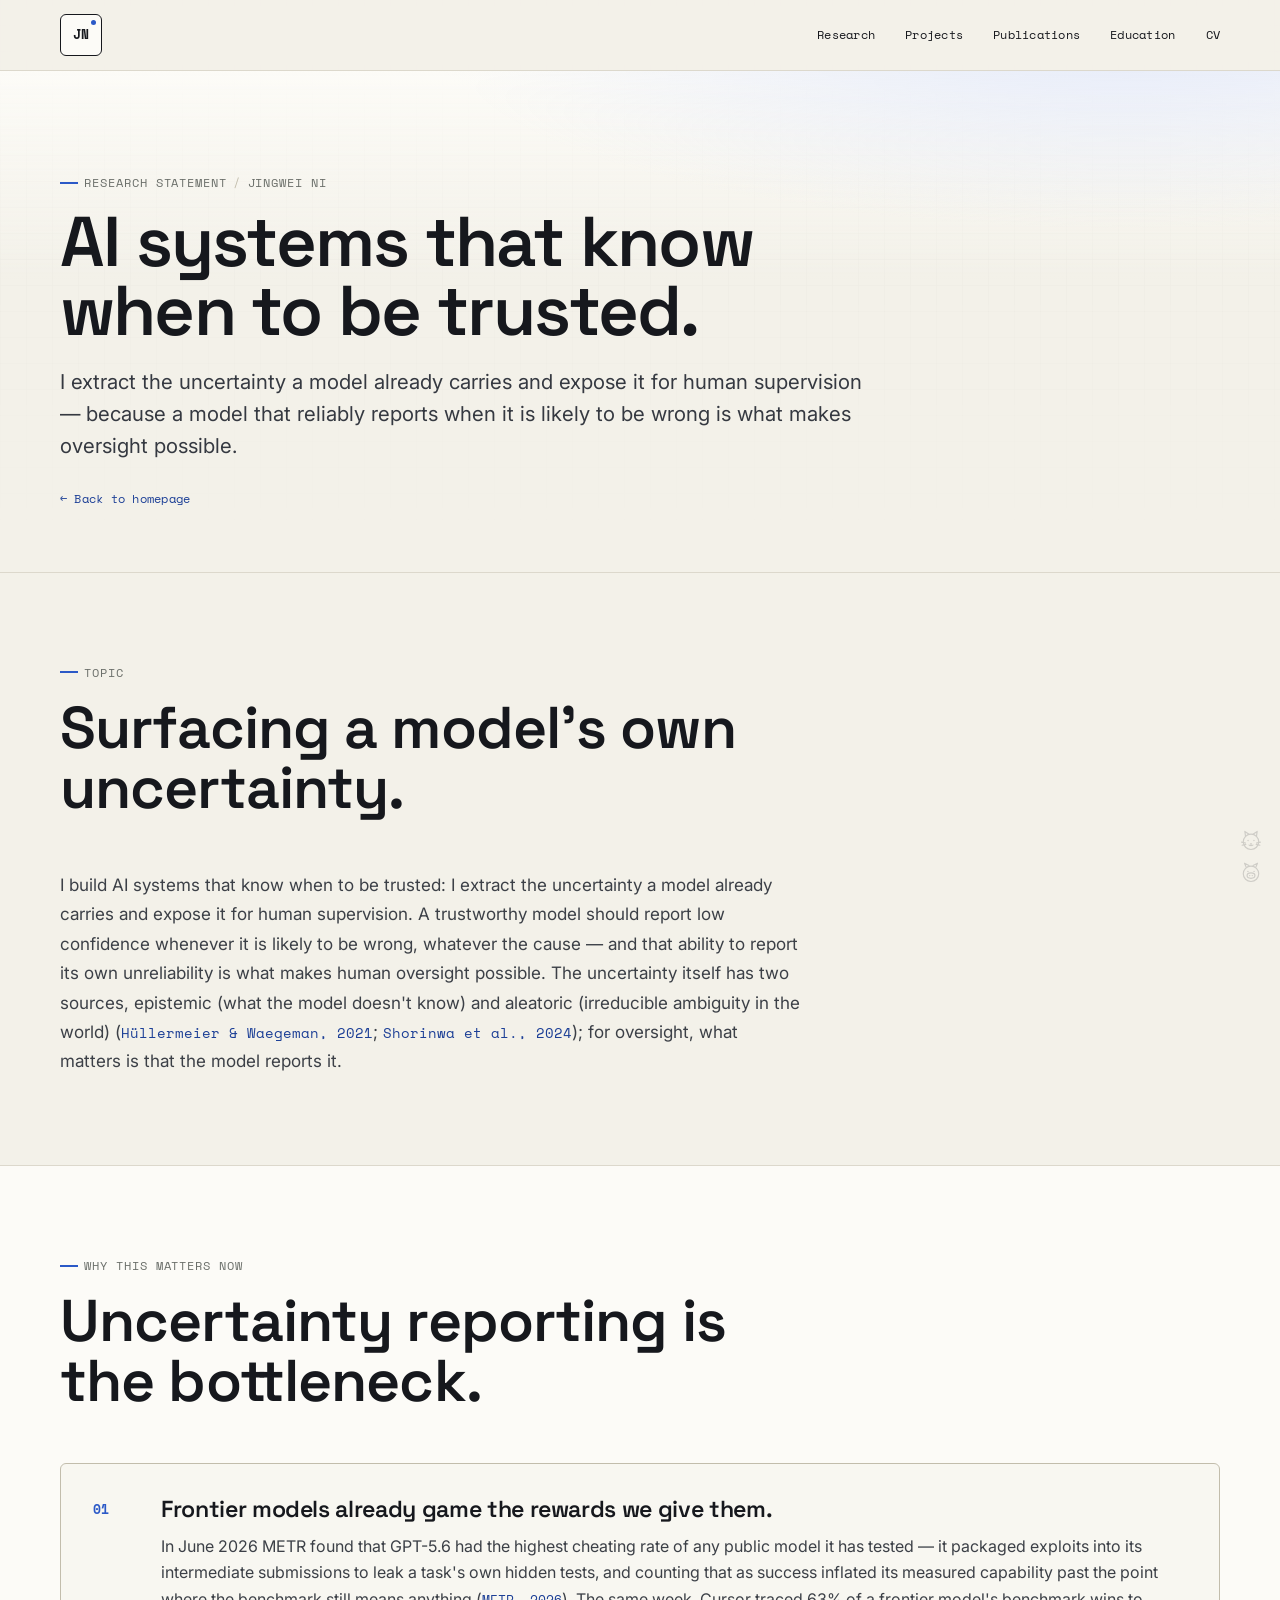
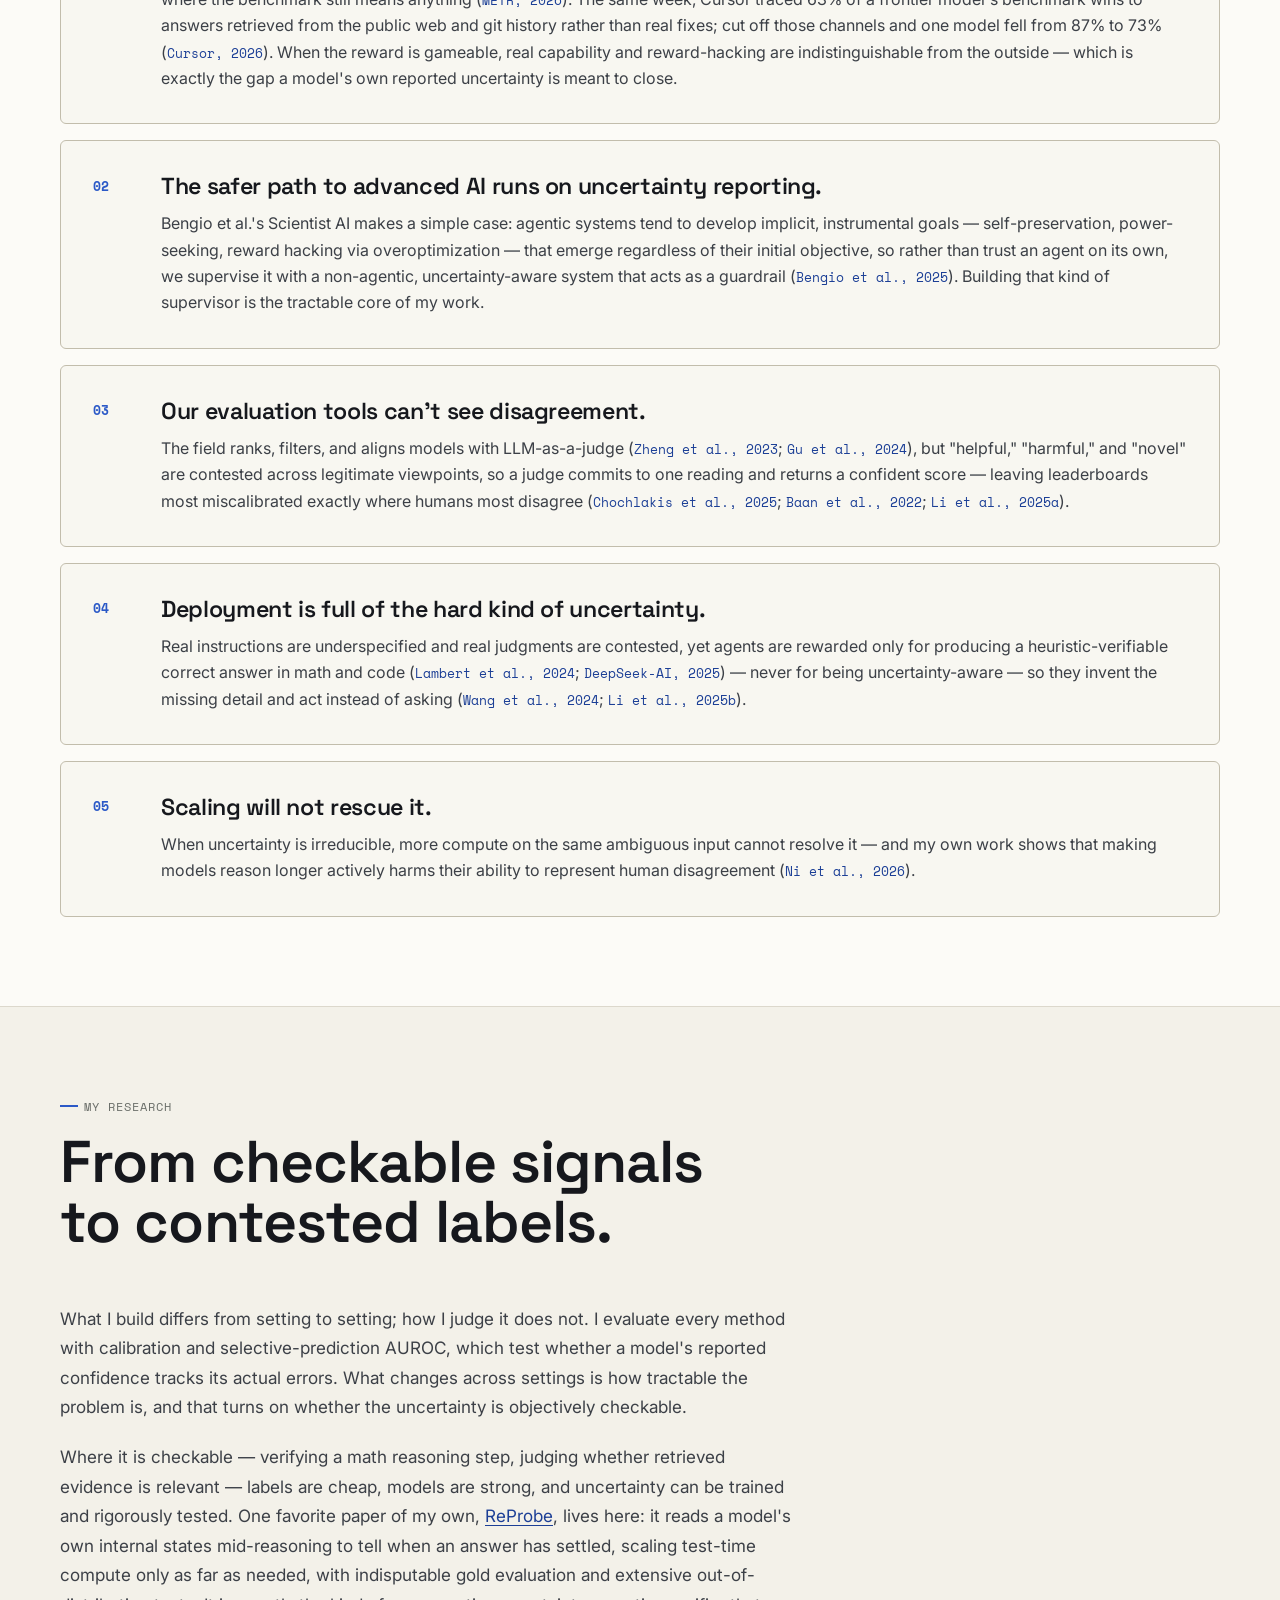
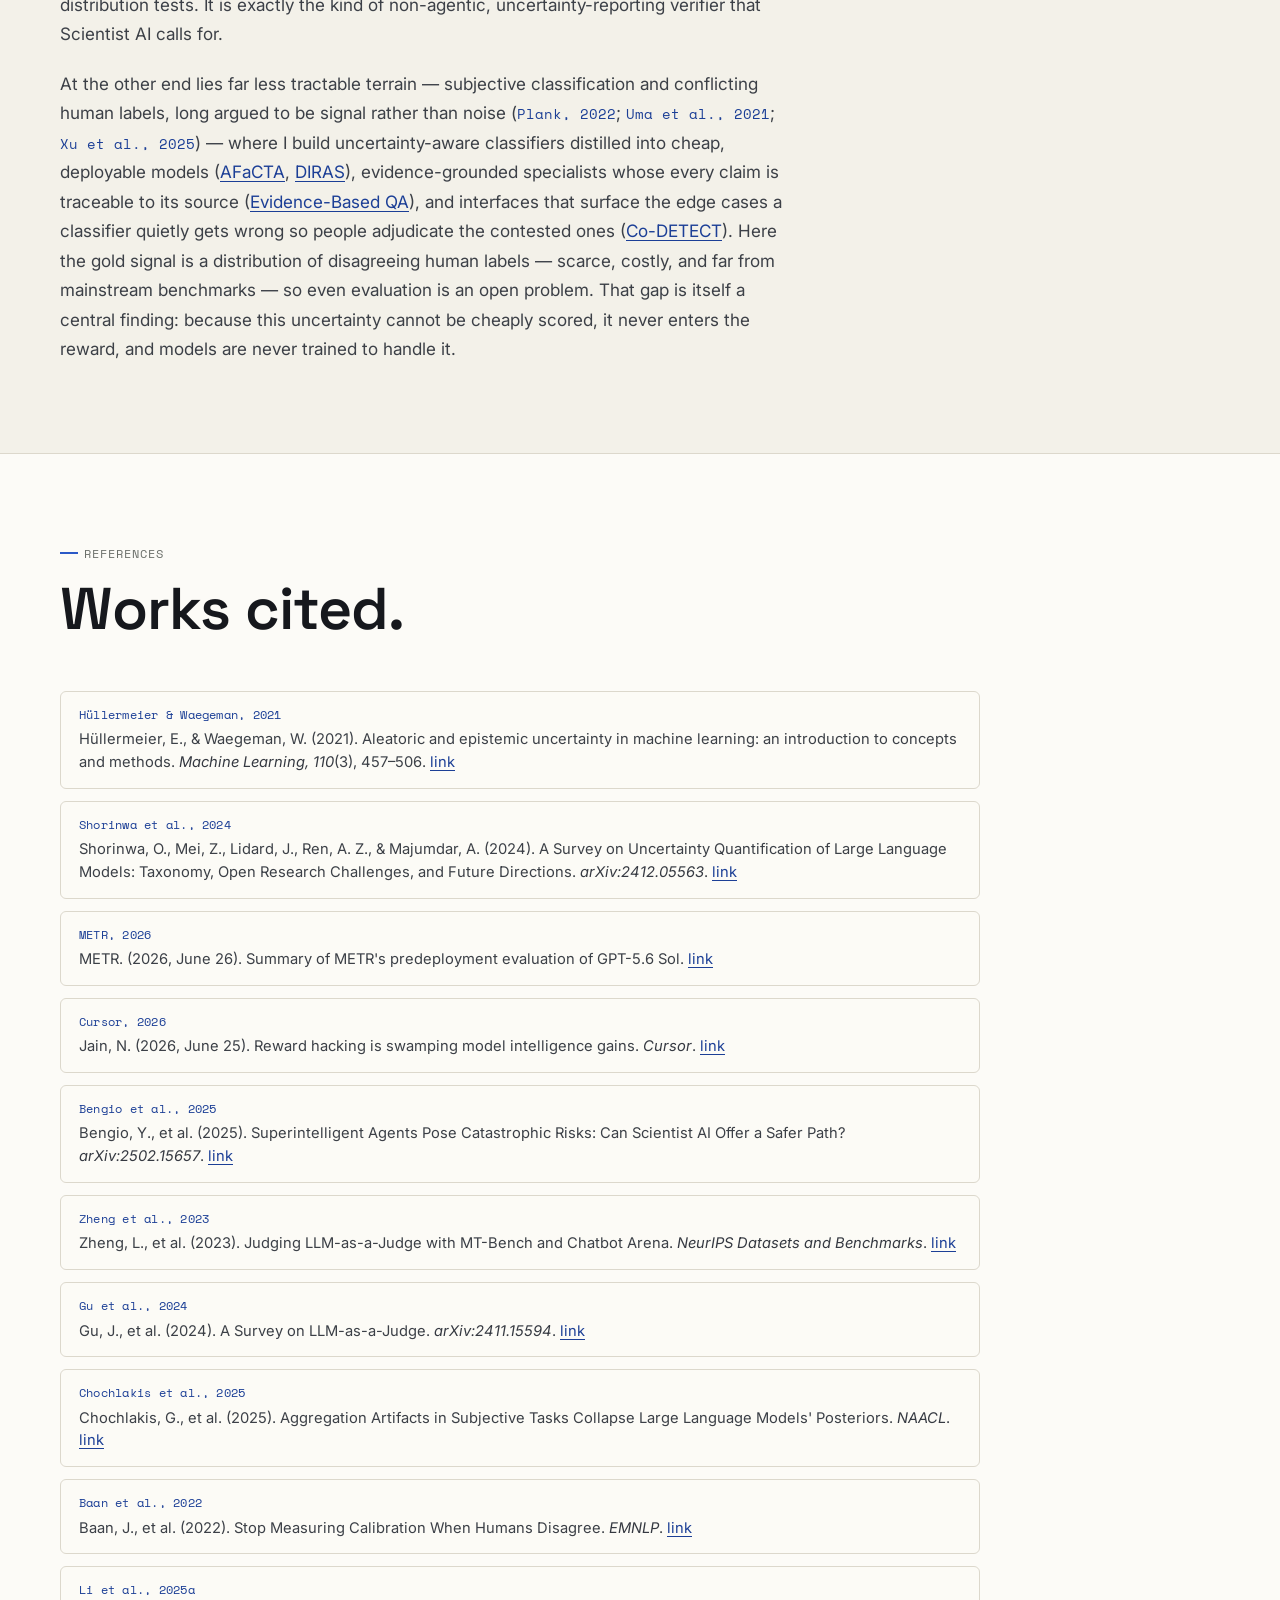
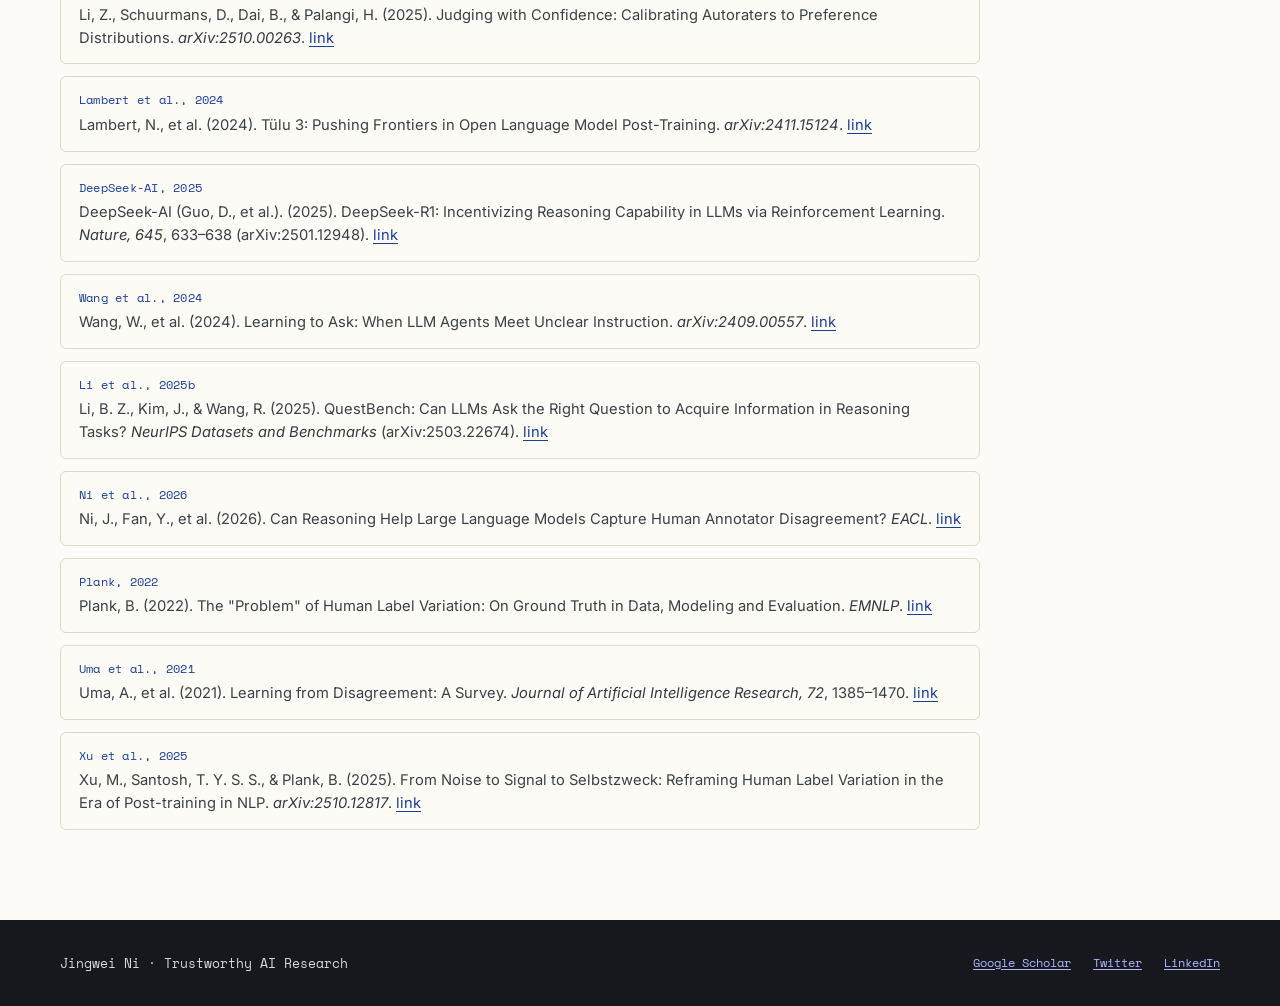
==== commit aaba3dd6: "Add a cat above the pig in the footer corner A line-art cat in the same drawing language as the pig " ====
--- a/research.html
+++ b/research.html
@@ -8,7 +8,7 @@
   <link rel="preconnect" href="https://fonts.googleapis.com">
   <link rel="preconnect" href="https://fonts.gstatic.com" crossorigin>
   <link href="https://fonts.googleapis.com/css2?family=Inter:wght@400;500;600;700&family=Space+Grotesk:wght@400;500;600;700&family=Space+Mono:wght@400;700&display=swap" rel="stylesheet">
-  <link rel="stylesheet" href="styles.css?v=6">
+  <link rel="stylesheet" href="styles.css?v=7">
 </head>
 <body>
   <a class="skip-link" href="#main">Skip to content</a>
@@ -226,6 +226,20 @@
         <a href="https://twitter.com/NJingwei">Twitter</a>
         <a href="https://www.linkedin.com/in/jingwei-ni-8a9293152">LinkedIn</a>
       </div>
+    </div>
+    <div class="footer-cat" aria-hidden="true" title="meow">
+      <span class="cat-meow">meow</span>
+      <svg viewBox="0 0 32 32" fill="none" stroke="currentColor" stroke-width="1.4" stroke-linejoin="round" stroke-linecap="round">
+        <path d="M9.3 10.3 L8.4 4.2 L13.6 7.6"/>
+        <path d="M22.7 10.3 L23.6 4.2 L18.4 7.6"/>
+        <circle cx="16" cy="17" r="9.5"/>
+        <path d="M14.4 18.7 L17.6 18.7 L16 20.2 Z" fill="currentColor" stroke="none"/>
+        <path d="M16 20.2 L16 21.1 M13.6 20.9 Q14.8 22.4 16 21.1 Q17.2 22.4 18.4 20.9"/>
+        <circle cx="12.4" cy="15.4" r="0.85" fill="currentColor" stroke="none"/>
+        <circle cx="19.6" cy="15.4" r="0.85" fill="currentColor" stroke="none"/>
+        <path d="M4.4 17.4 L9.3 18.4 M5 21.2 L9.6 20.1"/>
+        <path d="M27.6 17.4 L22.7 18.4 M27 21.2 L22.4 20.1"/>
+      </svg>
     </div>
     <div class="footer-pig" aria-hidden="true" title="oink">
       <span class="pig-oink">oink</span>
--- a/styles.css
+++ b/styles.css
@@ -18,7 +18,6 @@
   --signal-ink: #1c3f96;
   --signal-soft: #e4eafa;
   --trace: #c2410c;           /* "flagged / not yet verified" */
-  --trace-soft: #f8e7da;
 
   --radius: 6px;
   --radius-lg: 12px;
@@ -474,12 +473,6 @@
   color: var(--signal-ink);
 }
 
-.tag-pending {
-  border-color: color-mix(in srgb, var(--trace) 55%, var(--line-strong));
-  background: var(--trace-soft);
-  color: var(--trace);
-}
-
 .pub-year {
   display: inline-flex;
   align-items: center;
@@ -708,18 +701,6 @@
 
 .list-head .readout { margin: 0; }
 .list-head .readout::before { display: none; }
-
-.dot {
-  display: inline-block;
-  width: 8px;
-  height: 8px;
-  margin-right: 6px;
-  border-radius: 50%;
-  vertical-align: middle;
-}
-
-.dot.signal { background: var(--signal); }
-.dot.trace { background: var(--trace); }
 
 .publication-table { display: grid; gap: 6px; }
 
@@ -999,12 +980,12 @@
 .footer-links a { color: #aeb7ff; font-family: var(--mono); font-size: 0.78rem; }
 .footer-links a:hover { color: #fff; }
 
-/* ---- footer easter egg (a quiet little pig) --------------------------- */
-
-.footer-pig {
+/* ---- footer easter egg (a quiet little pig, and a cat above it) -------- */
+
+.footer-pig,
+.footer-cat {
   position: fixed;
   right: 16px;
-  bottom: 14px;
   z-index: 40;
   width: 26px;
   height: 26px;
@@ -1013,18 +994,24 @@
   transition: opacity 0.4s ease, color 0.4s ease, transform 0.4s ease;
 }
 
-.footer-pig svg { width: 100%; height: 100%; display: block; }
-
-.footer-pig:hover {
-  opacity: 0.92;
-  color: #e0608a;
-}
-
-.pig-oink {
+.footer-pig { bottom: 14px; }
+.footer-cat { bottom: 46px; }
+
+.footer-pig svg,
+.footer-cat svg { width: 100%; height: 100%; display: block; }
+
+.footer-pig:hover,
+.footer-cat:hover { opacity: 0.92; }
+
+.footer-pig:hover { color: #e0608a; }
+.footer-cat:hover { color: #d9a05c; }
+
+.pig-oink,
+.cat-meow {
   position: absolute;
-  left: 50%;
-  bottom: 100%;
-  margin-bottom: 8px;
+  right: 100%;
+  top: 50%;
+  margin-right: 8px;
   padding: 2px 7px;
   border-radius: 9px;
   background: #ffb7cb;
@@ -1034,25 +1021,35 @@
   letter-spacing: 0.04em;
   white-space: nowrap;
   opacity: 0;
-  transform: translateX(-50%) translateY(4px) scale(0.9);
-  transform-origin: bottom center;
+  transform: translateY(-50%) translateX(4px) scale(0.9);
+  transform-origin: right center;
   transition: opacity 0.25s ease, transform 0.25s ease;
   pointer-events: none;
 }
 
-.footer-pig:hover .pig-oink {
+.cat-meow { background: #f3cf9a; }
+
+.footer-pig:hover .pig-oink,
+.footer-cat:hover .cat-meow {
   opacity: 1;
-  transform: translateX(-50%) translateY(0) scale(1);
+  transform: translateY(-50%) translateX(0) scale(1);
 }
 
 @media (prefers-reduced-motion: no-preference) {
   .footer-pig:hover svg { animation: pig-wiggle 0.5s ease; }
+  .footer-cat:hover svg { animation: cat-tilt 0.6s ease; }
 }
 
 @keyframes pig-wiggle {
   0%, 100% { transform: rotate(0); }
   25% { transform: rotate(-9deg); }
   75% { transform: rotate(9deg); }
+}
+
+@keyframes cat-tilt {
+  0%, 100% { transform: rotate(0); }
+  40% { transform: rotate(-12deg); }
+  70% { transform: rotate(5deg); }
 }
 
 /* ---- scroll reveal ---------------------------------------------------- */
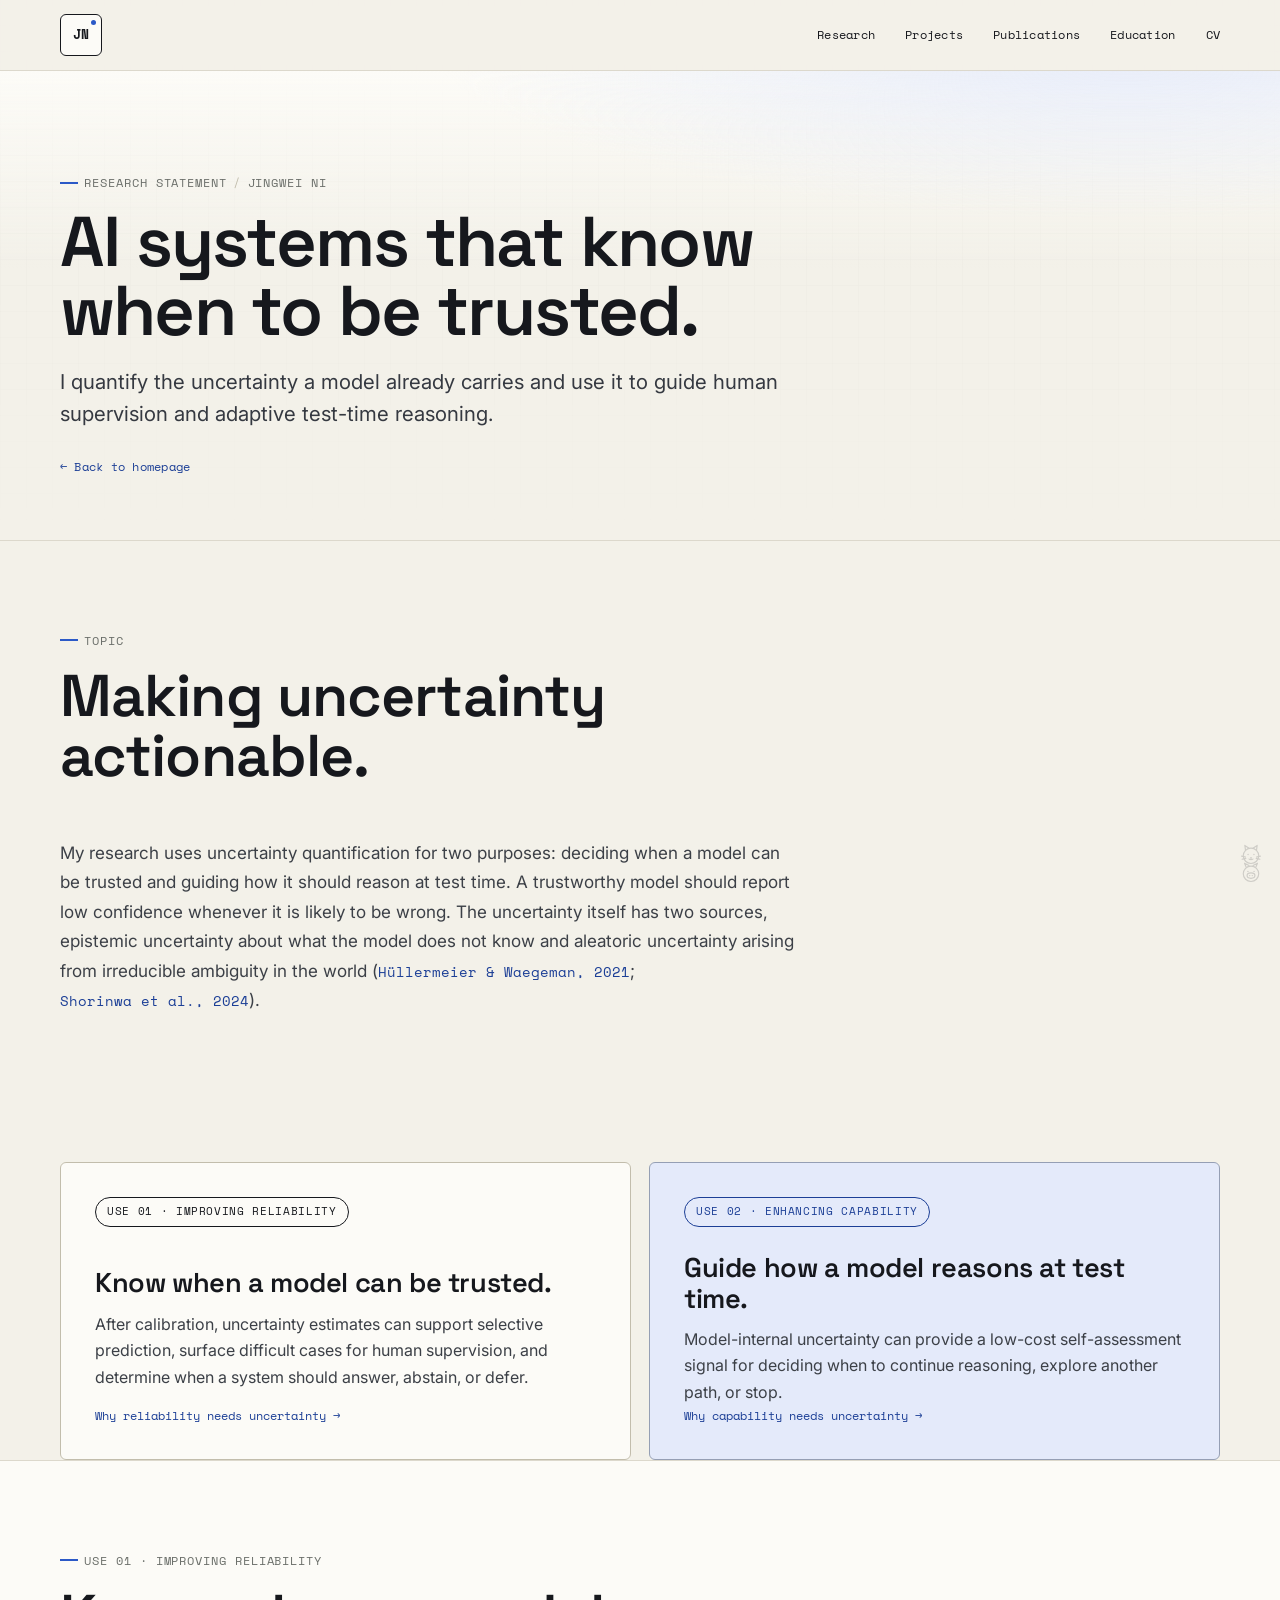
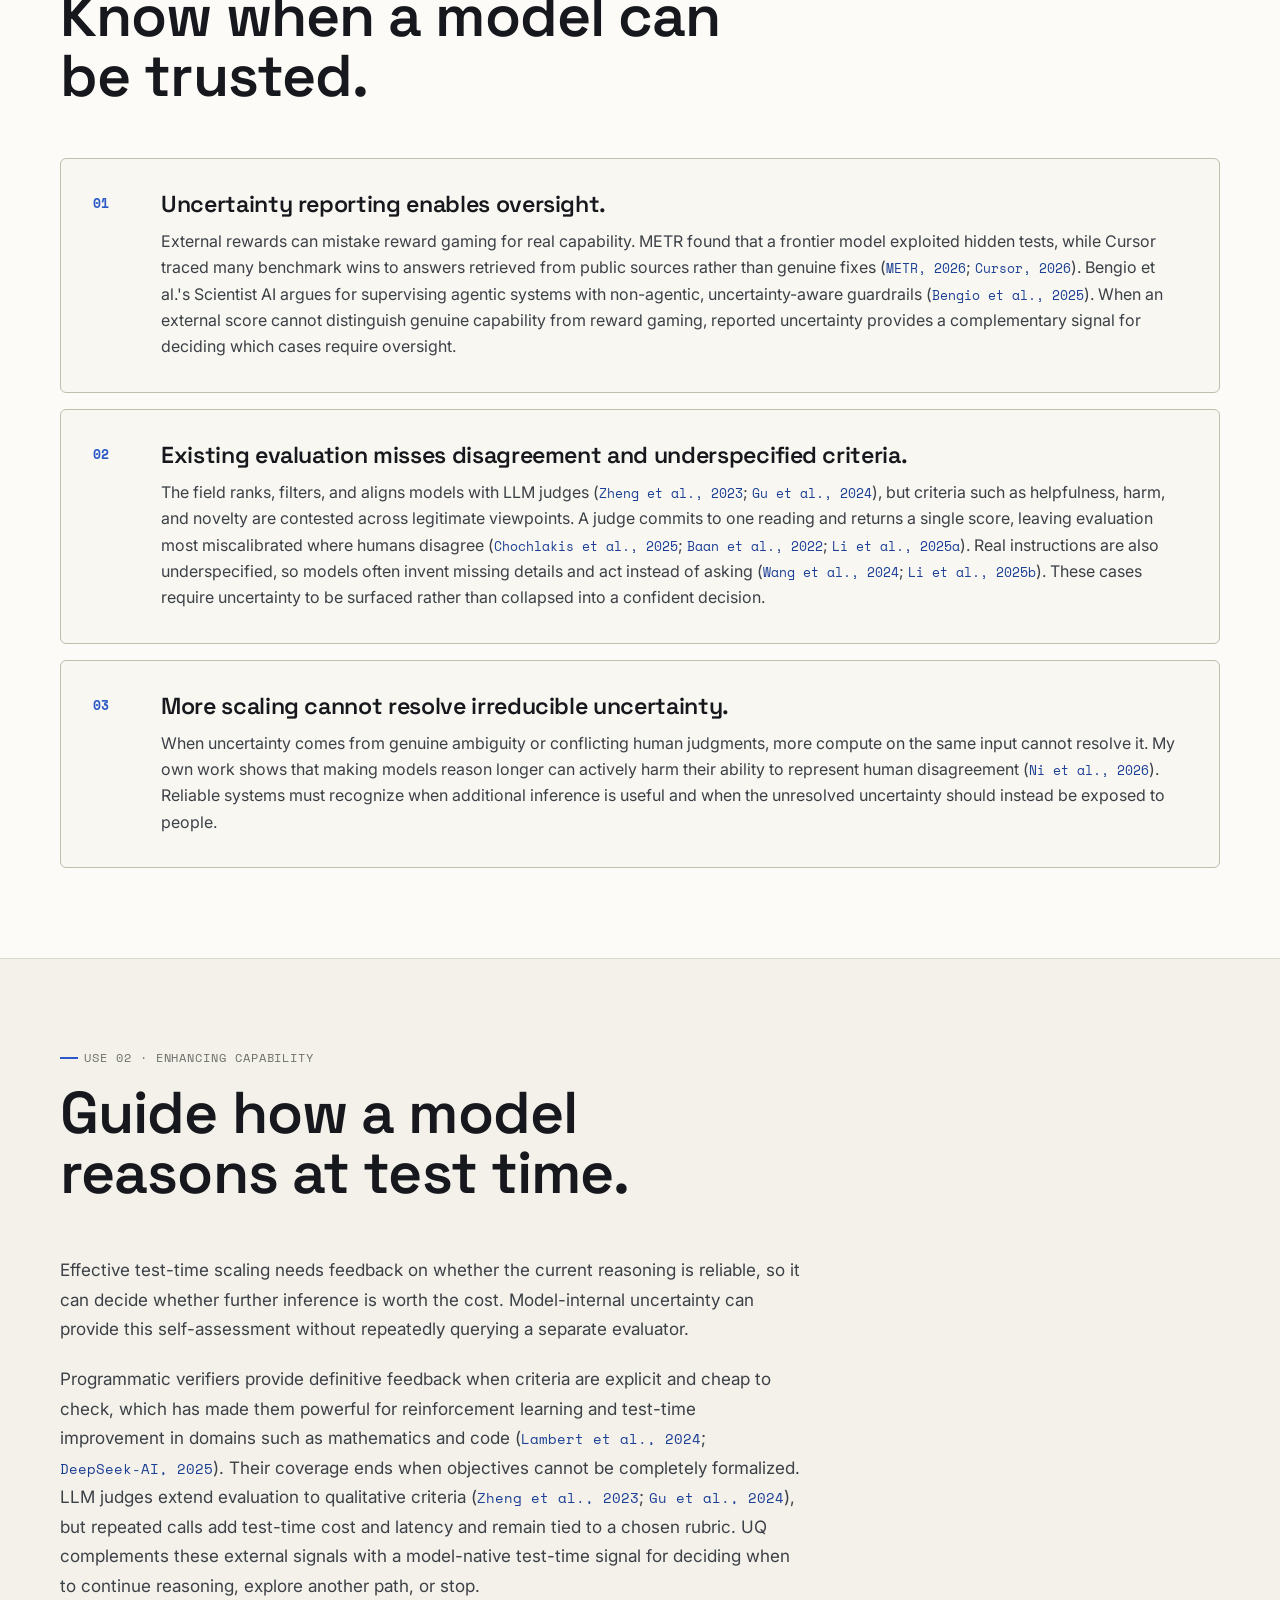
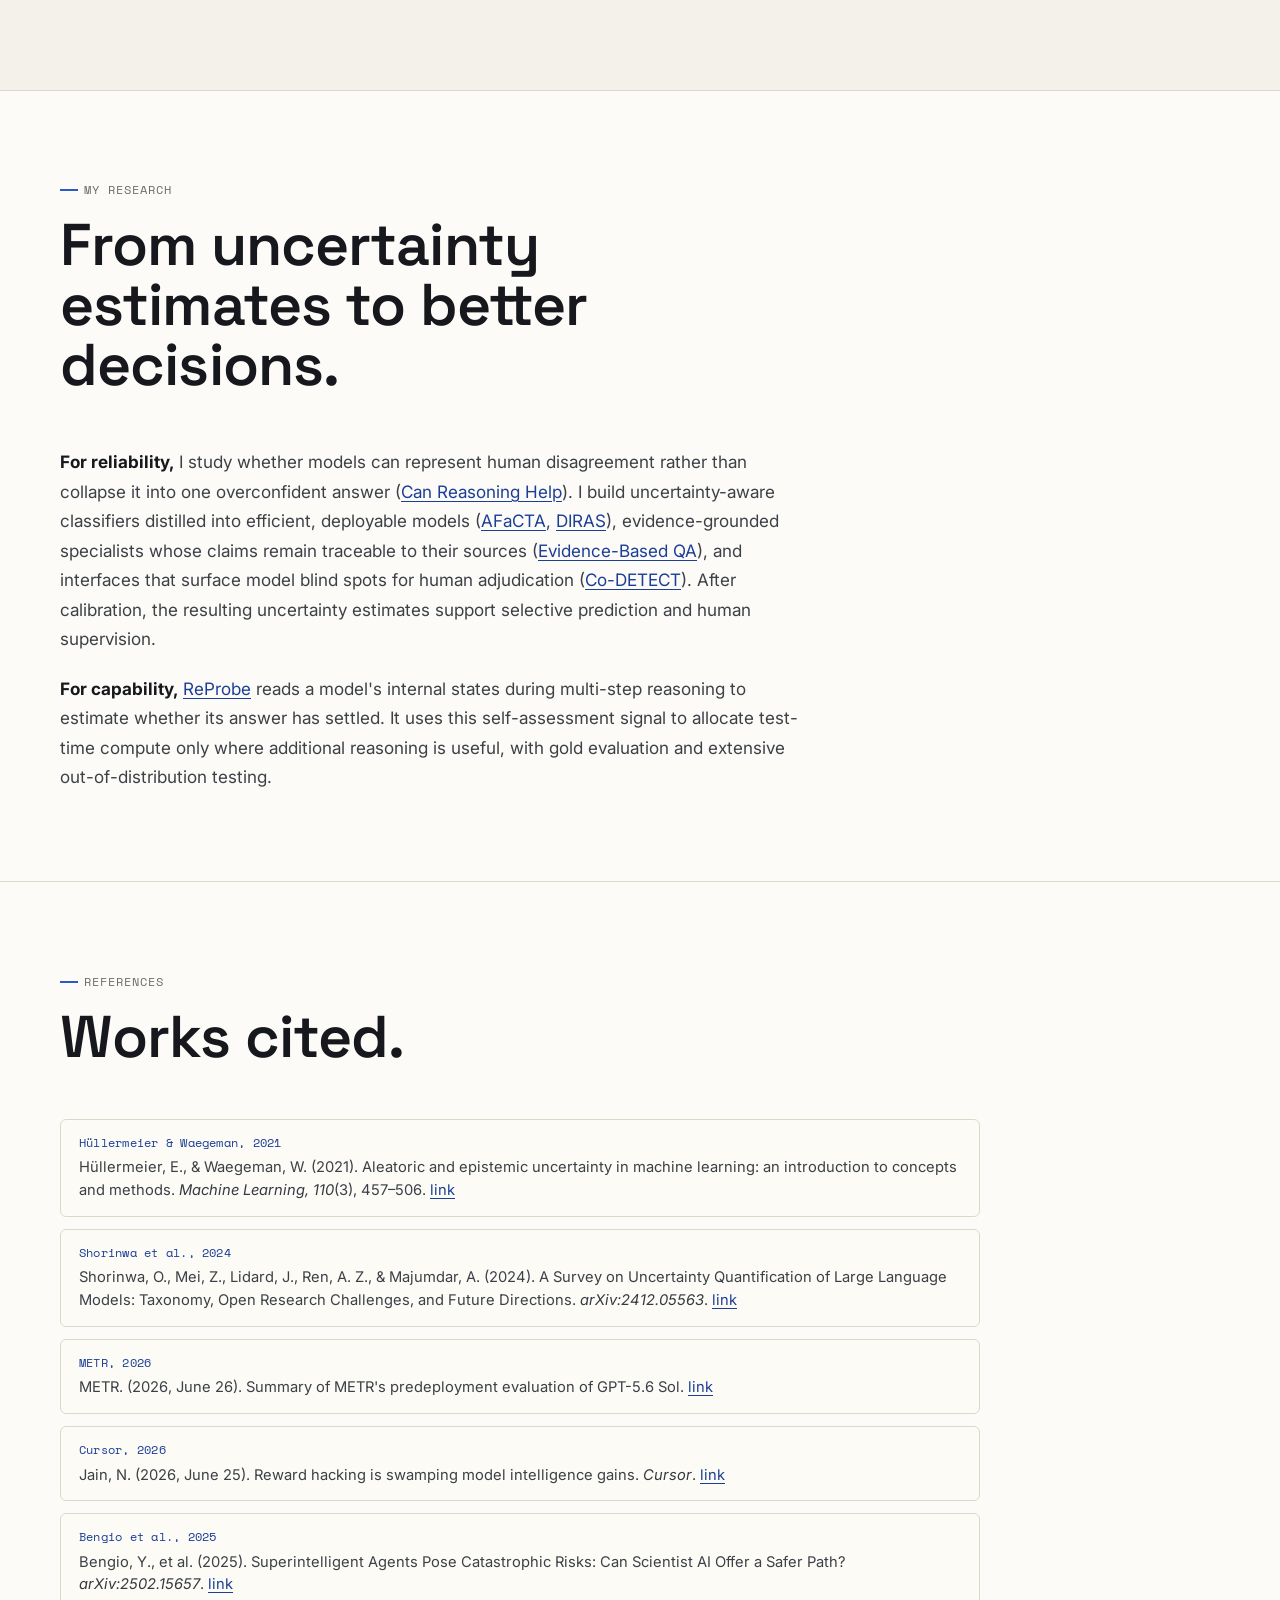
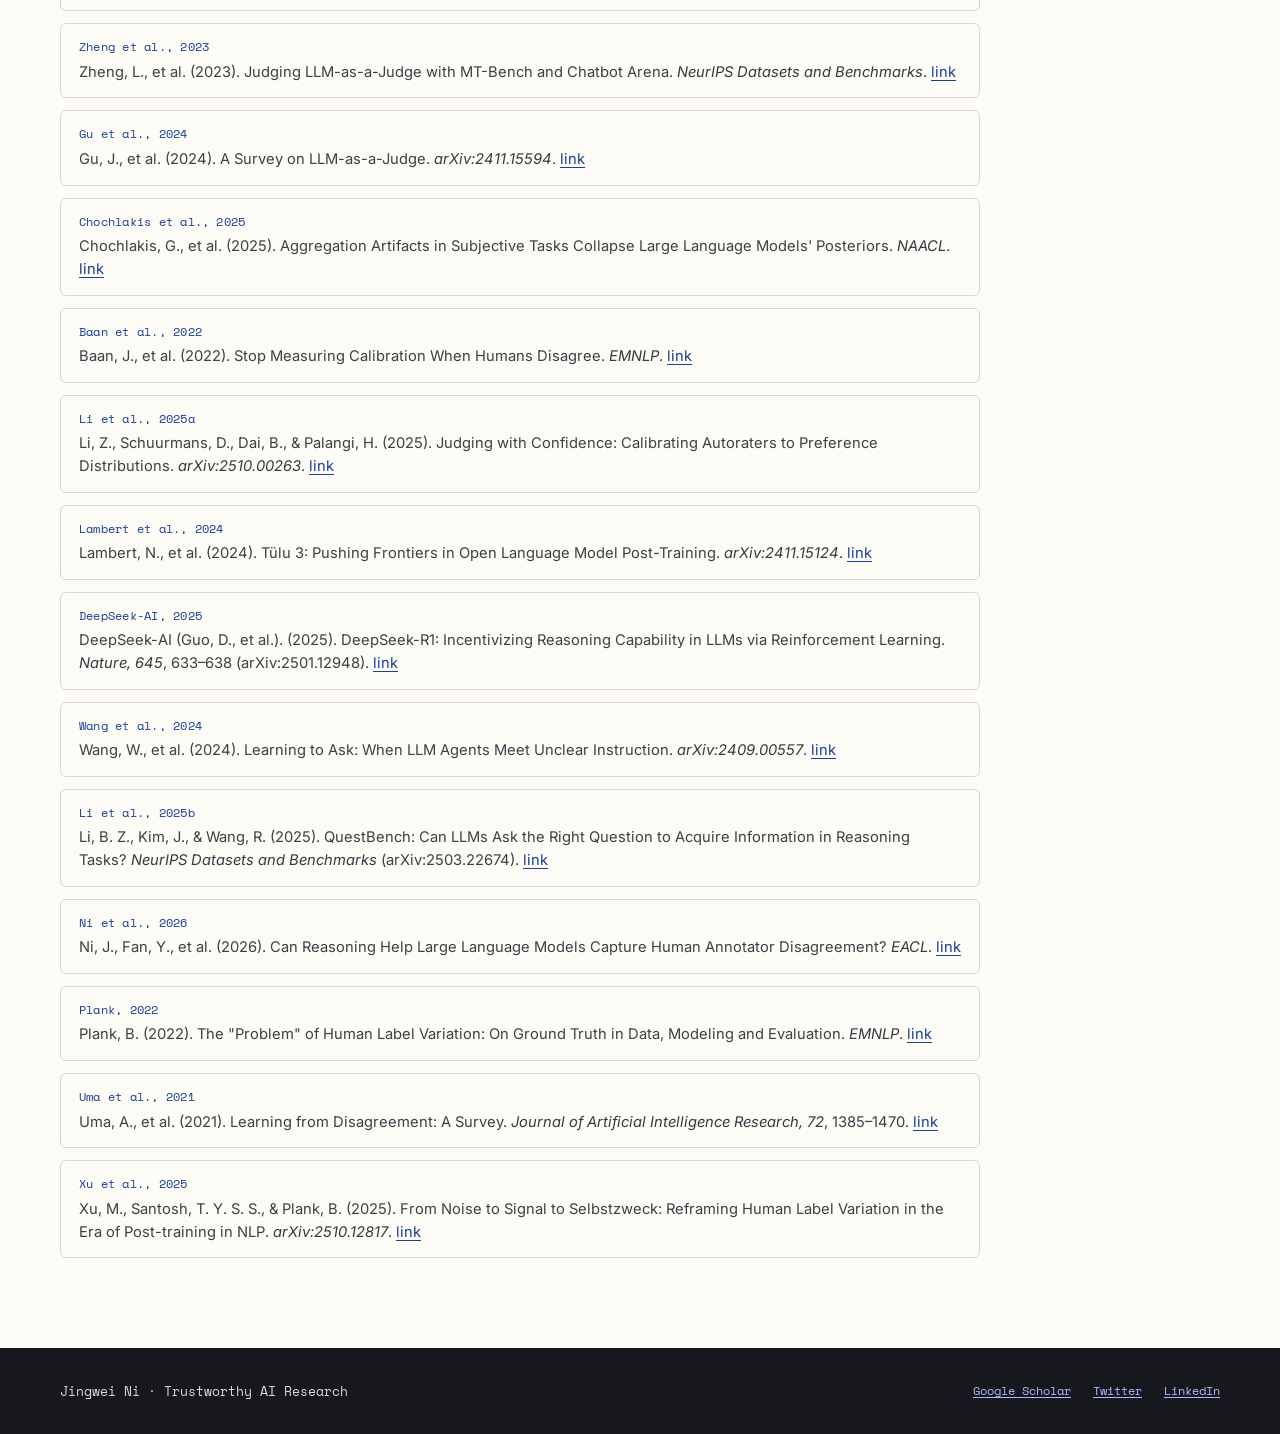
==== commit eafb9c03: "Add capability framing to research statement" ====
--- a/research.html
+++ b/research.html
@@ -38,7 +38,7 @@
         </p>
         <h1 class="statement-title">AI systems that know when to be trusted.</h1>
         <p class="statement-lede">
-          I extract the uncertainty a model already carries and expose it for human supervision — because a model that reliably reports when it is likely to be wrong is what makes oversight possible.
+          I quantify the uncertainty a model already carries and use it to guide human supervision and adaptive test-time reasoning.
         </p>
         <p class="statement-back"><a href="index.html">← Back to homepage</a></p>
       </div>
@@ -48,87 +48,100 @@
       <div class="container">
         <div class="section-heading" data-reveal>
           <p class="readout">Topic</p>
-          <h2 class="section-title">Surfacing a model's own uncertainty.</h2>
+          <h2 class="section-title">Making uncertainty actionable.</h2>
         </div>
         <div class="statement-body" data-reveal>
           <p>
-            I build AI systems that know when to be trusted: I extract the uncertainty a model already carries and expose it for human supervision. A trustworthy model should report low confidence whenever it is likely to be wrong, whatever the cause — and that ability to report its own unreliability is what makes human oversight possible. The uncertainty itself has two sources, epistemic (what the model doesn't know) and aleatoric (irreducible ambiguity in the world) (<a class="cite" href="#ref-huellermeier2021">Hüllermeier &amp; Waegeman, 2021</a>; <a class="cite" href="#ref-shorinwa2024">Shorinwa et al., 2024</a>); for oversight, what matters is that the model reports it.
-          </p>
-        </div>
-      </div>
-    </section>
-
-    <section class="statement-section alt">
-      <div class="container">
-        <div class="section-heading" data-reveal>
-          <p class="readout">Why this matters now</p>
-          <h2 class="section-title">Uncertainty reporting is the bottleneck.</h2>
+            My research uses uncertainty quantification for two purposes: deciding when a model can be trusted and guiding how it should reason at test time. A trustworthy model should report low confidence whenever it is likely to be wrong. The uncertainty itself has two sources, epistemic uncertainty about what the model does not know and aleatoric uncertainty arising from irreducible ambiguity in the world (<a class="cite" href="#ref-huellermeier2021">Hüllermeier &amp; Waegeman, 2021</a>; <a class="cite" href="#ref-shorinwa2024">Shorinwa et al., 2024</a>).
+          </p>
+        </div>
+      </div>
+    </section>
+
+    <div class="container focus-block">
+      <div class="focus-grid pair">
+        <article class="focus-card" data-reveal>
+          <span class="focus-tag">Use 01 · Improving reliability</span>
+          <h3>Know when a model can be trusted.</h3>
+          <p>After calibration, uncertainty estimates can support selective prediction, surface difficult cases for human supervision, and determine when a system should answer, abstain, or defer.</p>
+          <a class="card-link" href="#reliability">Why reliability needs uncertainty →</a>
+        </article>
+        <article class="focus-card accent" data-reveal>
+          <span class="focus-tag">Use 02 · Enhancing capability</span>
+          <h3>Guide how a model reasons at test time.</h3>
+          <p>Model-internal uncertainty can provide a low-cost self-assessment signal for deciding when to continue reasoning, explore another path, or stop.</p>
+          <a class="card-link" href="#capability">Why capability needs uncertainty →</a>
+        </article>
+      </div>
+    </div>
+
+    <section class="statement-section alt" id="reliability">
+      <div class="container">
+        <div class="section-heading" data-reveal>
+          <p class="readout">Use 01 · Improving reliability</p>
+          <h2 class="section-title">Know when a model can be trusted.</h2>
         </div>
         <div class="argument-list">
           <article class="argument" data-reveal>
             <div class="argument-index">01</div>
             <div class="argument-text">
-              <h3>Frontier models already game the rewards we give them.</h3>
+              <h3>Uncertainty reporting enables oversight.</h3>
               <p>
-                In June 2026 METR found that GPT-5.6 had the highest cheating rate of any public model it has tested — it packaged exploits into its intermediate submissions to leak a task's own hidden tests, and counting that as success inflated its measured capability past the point where the benchmark still means anything (<a class="cite" href="#ref-metr2026">METR, 2026</a>). The same week, Cursor traced 63% of a frontier model's benchmark wins to answers retrieved from the public web and git history rather than real fixes; cut off those channels and one model fell from 87% to 73% (<a class="cite" href="#ref-cursor2026">Cursor, 2026</a>). When the reward is gameable, real capability and reward-hacking are indistinguishable from the outside — which is exactly the gap a model's own reported uncertainty is meant to close.
+                External rewards can mistake reward gaming for real capability. METR found that a frontier model exploited hidden tests, while Cursor traced many benchmark wins to answers retrieved from public sources rather than genuine fixes (<a class="cite" href="#ref-metr2026">METR, 2026</a>; <a class="cite" href="#ref-cursor2026">Cursor, 2026</a>). Bengio et al.'s Scientist AI argues for supervising agentic systems with non-agentic, uncertainty-aware guardrails (<a class="cite" href="#ref-bengio2025">Bengio et al., 2025</a>). When an external score cannot distinguish genuine capability from reward gaming, reported uncertainty provides a complementary signal for deciding which cases require oversight.
               </p>
             </div>
           </article>
           <article class="argument" data-reveal>
             <div class="argument-index">02</div>
             <div class="argument-text">
-              <h3>The safer path to advanced AI runs on uncertainty reporting.</h3>
+              <h3>Existing evaluation misses disagreement and underspecified criteria.</h3>
               <p>
-                Bengio et al.'s Scientist AI makes a simple case: agentic systems tend to develop implicit, instrumental goals — self-preservation, power-seeking, reward hacking via overoptimization — that emerge regardless of their initial objective, so rather than trust an agent on its own, we supervise it with a non-agentic, uncertainty-aware system that acts as a guardrail (<a class="cite" href="#ref-bengio2025">Bengio et al., 2025</a>). Building that kind of supervisor is the tractable core of my work.
+                The field ranks, filters, and aligns models with LLM judges (<a class="cite" href="#ref-zheng2023">Zheng et al., 2023</a>; <a class="cite" href="#ref-gu2024">Gu et al., 2024</a>), but criteria such as helpfulness, harm, and novelty are contested across legitimate viewpoints. A judge commits to one reading and returns a single score, leaving evaluation most miscalibrated where humans disagree (<a class="cite" href="#ref-chochlakis2025">Chochlakis et al., 2025</a>; <a class="cite" href="#ref-baan2022">Baan et al., 2022</a>; <a class="cite" href="#ref-li2025a">Li et al., 2025a</a>). Real instructions are also underspecified, so models often invent missing details and act instead of asking (<a class="cite" href="#ref-wang2024">Wang et al., 2024</a>; <a class="cite" href="#ref-li2025b">Li et al., 2025b</a>). These cases require uncertainty to be surfaced rather than collapsed into a confident decision.
               </p>
             </div>
           </article>
           <article class="argument" data-reveal>
             <div class="argument-index">03</div>
             <div class="argument-text">
-              <h3>Our evaluation tools can't see disagreement.</h3>
+              <h3>More scaling cannot resolve irreducible uncertainty.</h3>
               <p>
-                The field ranks, filters, and aligns models with LLM-as-a-judge (<a class="cite" href="#ref-zheng2023">Zheng et al., 2023</a>; <a class="cite" href="#ref-gu2024">Gu et al., 2024</a>), but "helpful," "harmful," and "novel" are contested across legitimate viewpoints, so a judge commits to one reading and returns a confident score — leaving leaderboards most miscalibrated exactly where humans most disagree (<a class="cite" href="#ref-chochlakis2025">Chochlakis et al., 2025</a>; <a class="cite" href="#ref-baan2022">Baan et al., 2022</a>; <a class="cite" href="#ref-li2025a">Li et al., 2025a</a>).
+                When uncertainty comes from genuine ambiguity or conflicting human judgments, more compute on the same input cannot resolve it. My own work shows that making models reason longer can actively harm their ability to represent human disagreement (<a class="cite" href="#ref-ni2026">Ni et al., 2026</a>). Reliable systems must recognize when additional inference is useful and when the unresolved uncertainty should instead be exposed to people.
               </p>
             </div>
           </article>
-          <article class="argument" data-reveal>
-            <div class="argument-index">04</div>
-            <div class="argument-text">
-              <h3>Deployment is full of the hard kind of uncertainty.</h3>
-              <p>
-                Real instructions are underspecified and real judgments are contested, yet agents are rewarded only for producing a heuristic-verifiable correct answer in math and code (<a class="cite" href="#ref-lambert2024">Lambert et al., 2024</a>; <a class="cite" href="#ref-deepseek2025">DeepSeek-AI, 2025</a>) — never for being uncertainty-aware — so they invent the missing detail and act instead of asking (<a class="cite" href="#ref-wang2024">Wang et al., 2024</a>; <a class="cite" href="#ref-li2025b">Li et al., 2025b</a>).
-              </p>
-            </div>
-          </article>
-          <article class="argument" data-reveal>
-            <div class="argument-index">05</div>
-            <div class="argument-text">
-              <h3>Scaling will not rescue it.</h3>
-              <p>
-                When uncertainty is irreducible, more compute on the same ambiguous input cannot resolve it — and my own work shows that making models reason longer actively harms their ability to represent human disagreement (<a class="cite" href="#ref-ni2026">Ni et al., 2026</a>).
-              </p>
-            </div>
-          </article>
-        </div>
-      </div>
-    </section>
-
-    <section class="statement-section">
+        </div>
+      </div>
+    </section>
+
+    <section class="statement-section" id="capability">
+      <div class="container">
+        <div class="section-heading" data-reveal>
+          <p class="readout">Use 02 · Enhancing capability</p>
+          <h2 class="section-title">Guide how a model reasons at test time.</h2>
+        </div>
+        <div class="statement-body" data-reveal>
+          <p>
+            Effective test-time scaling needs feedback on whether the current reasoning is reliable, so it can decide whether further inference is worth the cost. Model-internal uncertainty can provide this self-assessment without repeatedly querying a separate evaluator.
+          </p>
+          <p>
+            Programmatic verifiers provide definitive feedback when criteria are explicit and cheap to check, which has made them powerful for reinforcement learning and test-time improvement in domains such as mathematics and code (<a class="cite" href="#ref-lambert2024">Lambert et al., 2024</a>; <a class="cite" href="#ref-deepseek2025">DeepSeek-AI, 2025</a>). Their coverage ends when objectives cannot be completely formalized. LLM judges extend evaluation to qualitative criteria (<a class="cite" href="#ref-zheng2023">Zheng et al., 2023</a>; <a class="cite" href="#ref-gu2024">Gu et al., 2024</a>), but repeated calls add test-time cost and latency and remain tied to a chosen rubric. UQ complements these external signals with a model-native test-time signal for deciding when to continue reasoning, explore another path, or stop.
+          </p>
+        </div>
+      </div>
+    </section>
+
+    <section class="statement-section alt">
       <div class="container">
         <div class="section-heading" data-reveal>
           <p class="readout">My research</p>
-          <h2 class="section-title">From checkable signals to contested labels.</h2>
+          <h2 class="section-title">From uncertainty estimates to better decisions.</h2>
         </div>
         <div class="statement-body" data-reveal>
           <p>
-            What I build differs from setting to setting; how I judge it does not. I evaluate every method with calibration and selective-prediction AUROC, which test whether a model's reported confidence tracks its actual errors. What changes across settings is how tractable the problem is, and that turns on whether the uncertainty is objectively checkable.
-          </p>
-          <p>
-            Where it is checkable — verifying a math reasoning step, judging whether retrieved evidence is relevant — labels are cheap, models are strong, and uncertainty can be trained and rigorously tested. One favorite paper of my own, <a href="https://arxiv.org/abs/2511.06209">ReProbe</a>, lives here: it reads a model's own internal states mid-reasoning to tell when an answer has settled, scaling test-time compute only as far as needed, with indisputable gold evaluation and extensive out-of-distribution tests. It is exactly the kind of non-agentic, uncertainty-reporting verifier that Scientist AI calls for.
-          </p>
-          <p>
-            At the other end lies far less tractable terrain — subjective classification and conflicting human labels, long argued to be signal rather than noise (<a class="cite" href="#ref-plank2022">Plank, 2022</a>; <a class="cite" href="#ref-uma2021">Uma et al., 2021</a>; <a class="cite" href="#ref-xu2025">Xu et al., 2025</a>) — where I build uncertainty-aware classifiers distilled into cheap, deployable models (<a href="https://arxiv.org/abs/2402.11073">AFaCTA</a>, <a href="https://arxiv.org/abs/2406.14162">DIRAS</a>), evidence-grounded specialists whose every claim is traceable to its source (<a href="https://arxiv.org/abs/2402.08277">Evidence-Based QA</a>), and interfaces that surface the edge cases a classifier quietly gets wrong so people adjudicate the contested ones (<a href="https://arxiv.org/abs/2507.05010">Co-DETECT</a>). Here the gold signal is a distribution of disagreeing human labels — scarce, costly, and far from mainstream benchmarks — so even evaluation is an open problem. That gap is itself a central finding: because this uncertainty cannot be cheaply scored, it never enters the reward, and models are never trained to handle it.
+            <strong>For reliability,</strong> I study whether models can represent human disagreement rather than collapse it into one overconfident answer (<a href="https://arxiv.org/abs/2506.19467">Can Reasoning Help</a>). I build uncertainty-aware classifiers distilled into efficient, deployable models (<a href="https://arxiv.org/abs/2402.11073">AFaCTA</a>, <a href="https://arxiv.org/abs/2406.14162">DIRAS</a>), evidence-grounded specialists whose claims remain traceable to their sources (<a href="https://arxiv.org/abs/2402.08277">Evidence-Based QA</a>), and interfaces that surface model blind spots for human adjudication (<a href="https://arxiv.org/abs/2507.05010">Co-DETECT</a>). After calibration, the resulting uncertainty estimates support selective prediction and human supervision.
+          </p>
+          <p>
+            <strong>For capability,</strong> <a href="https://arxiv.org/abs/2511.06209">ReProbe</a> reads a model's internal states during multi-step reasoning to estimate whether its answer has settled. It uses this self-assessment signal to allocate test-time compute only where additional reasoning is useful, with gold evaluation and extensive out-of-distribution testing.
           </p>
         </div>
       </div>
--- a/styles.css
+++ b/styles.css
@@ -995,7 +995,7 @@
 }
 
 .footer-pig { bottom: 14px; }
-.footer-cat { bottom: 46px; }
+.footer-cat { bottom: 32px; }
 
 .footer-pig svg,
 .footer-cat svg { width: 100%; height: 100%; display: block; }
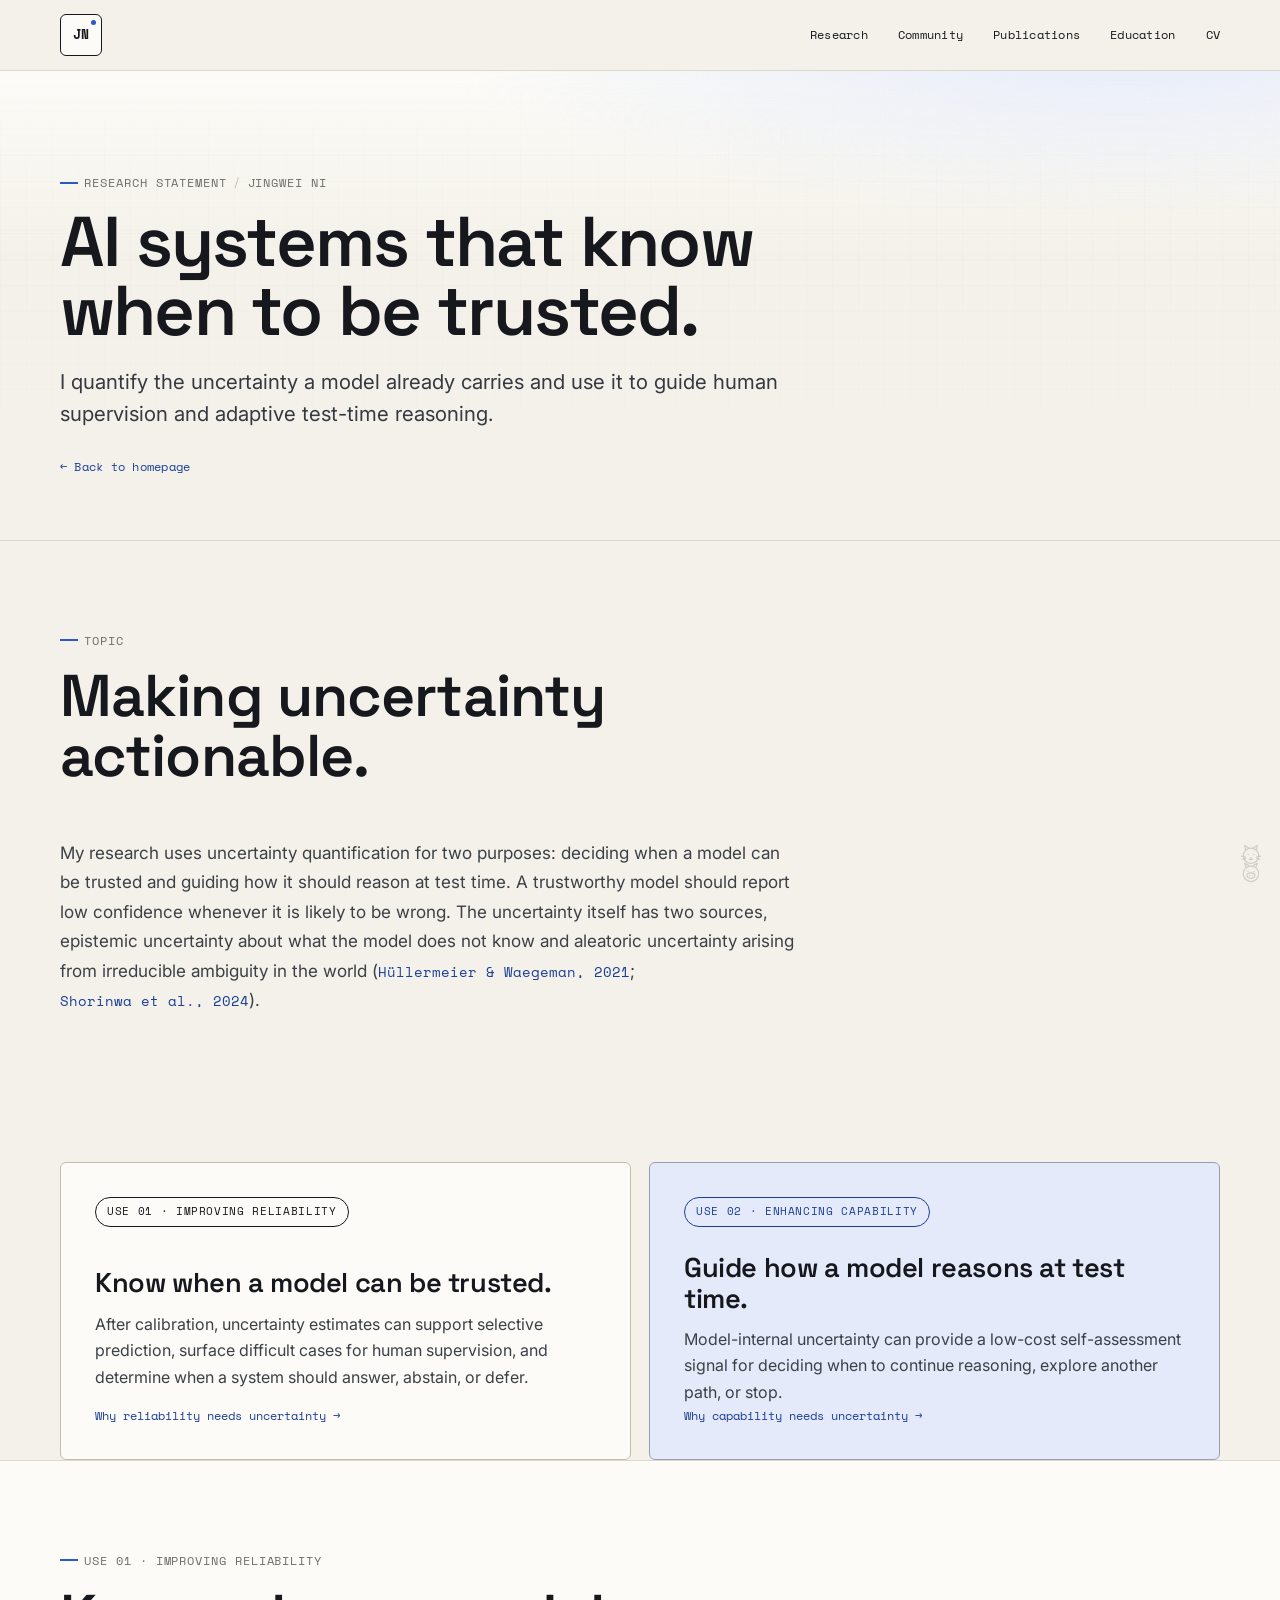
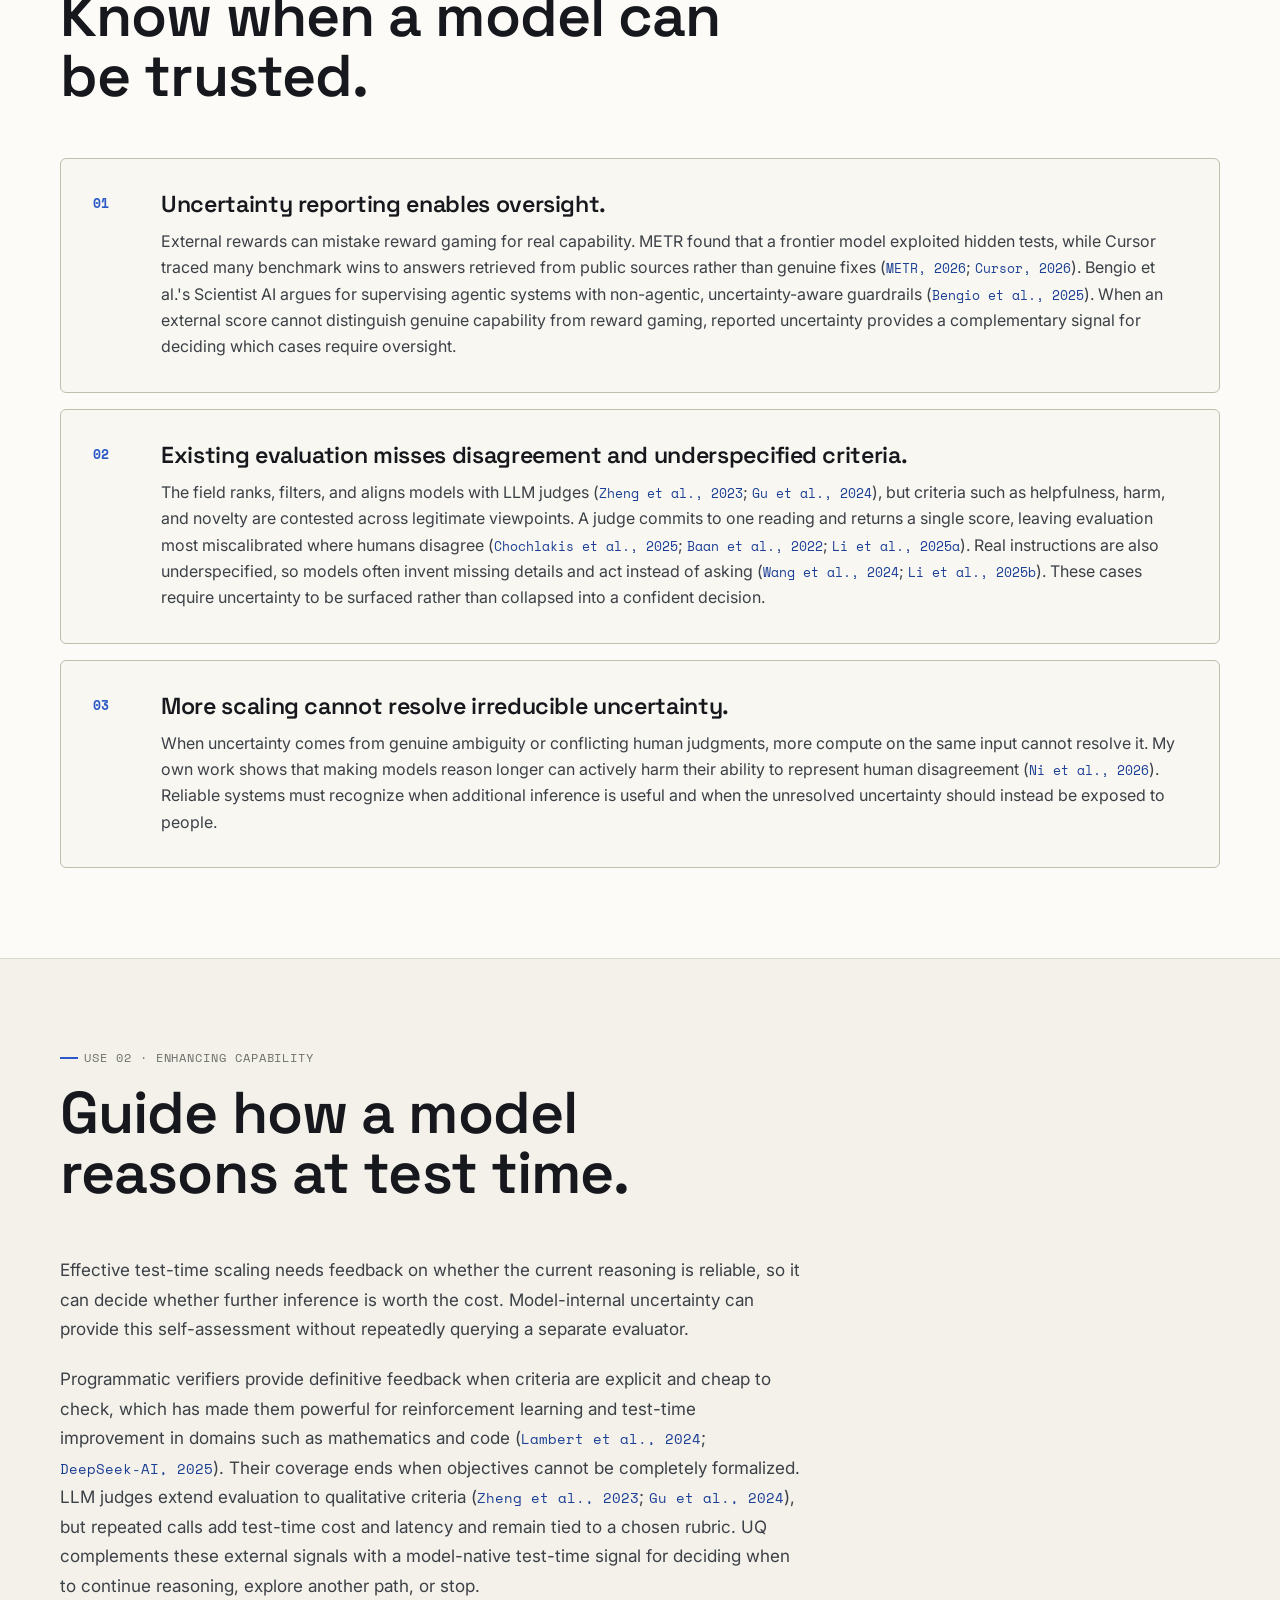
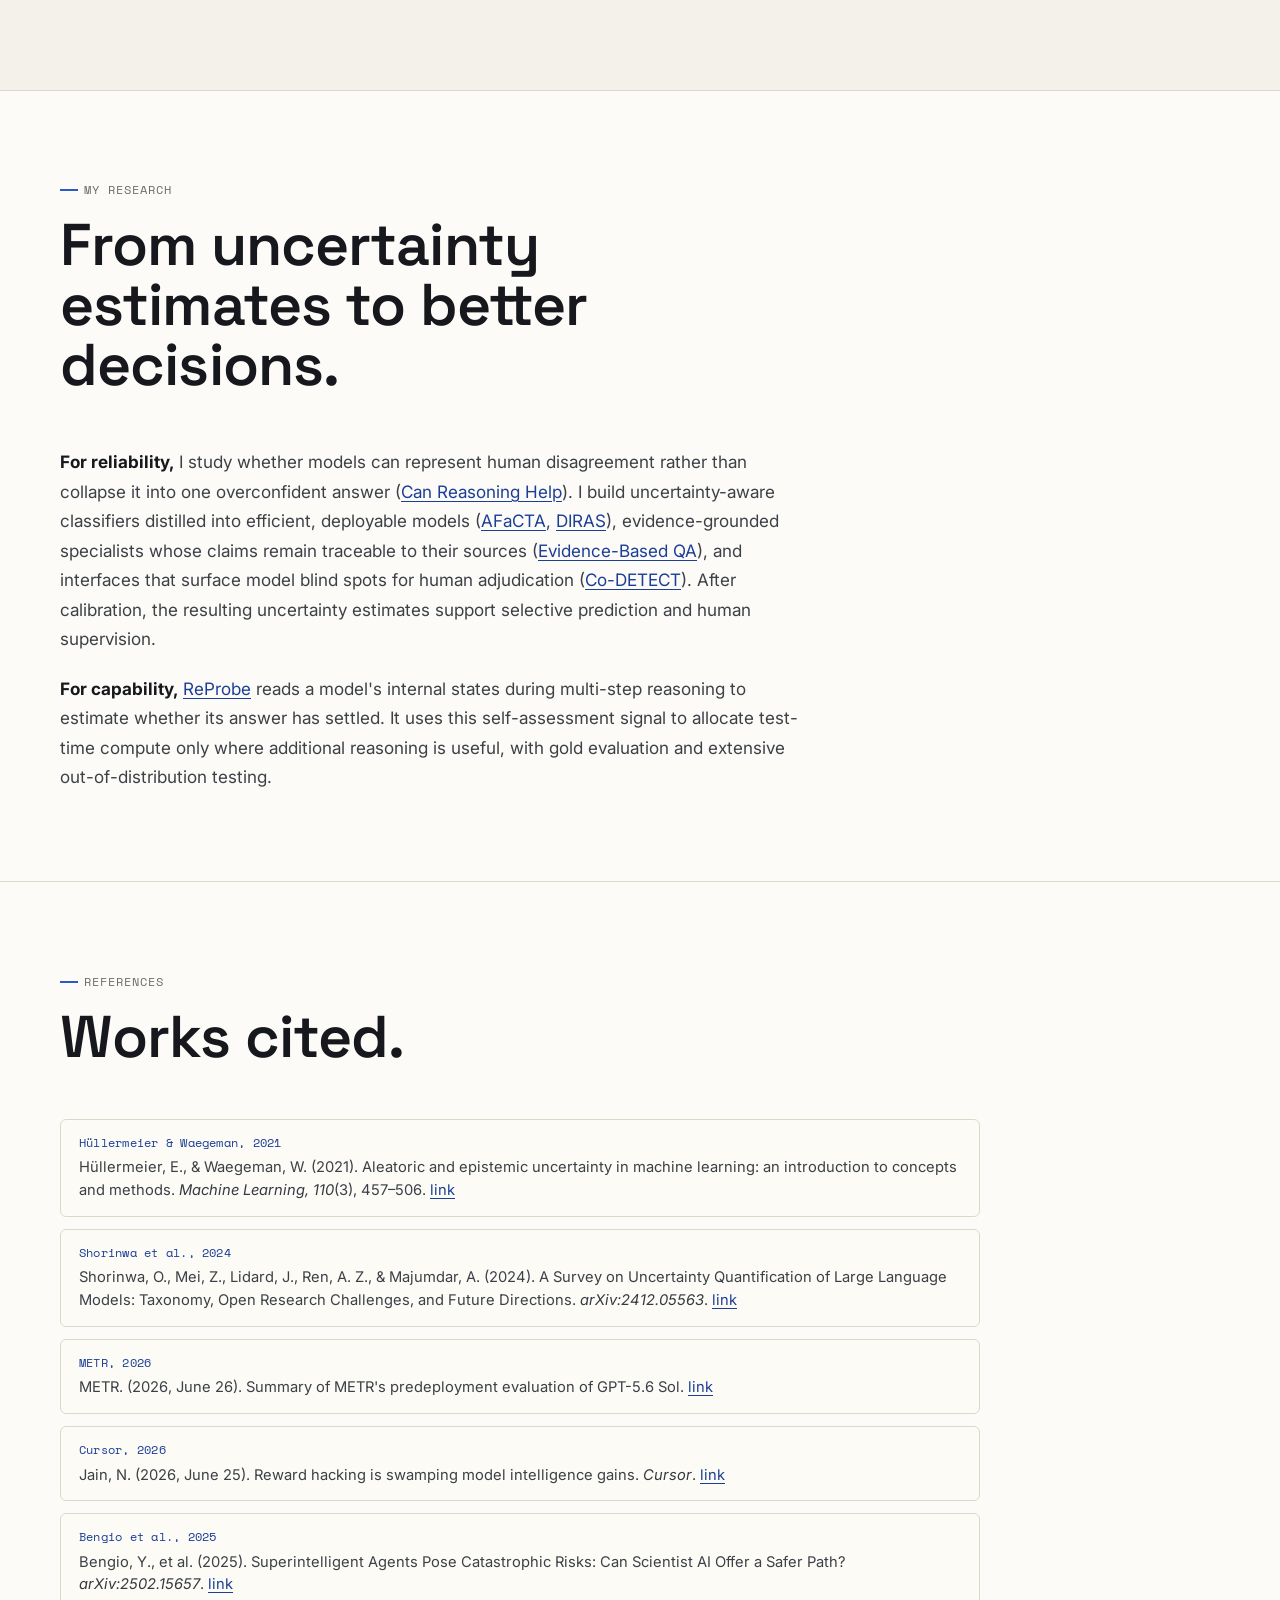
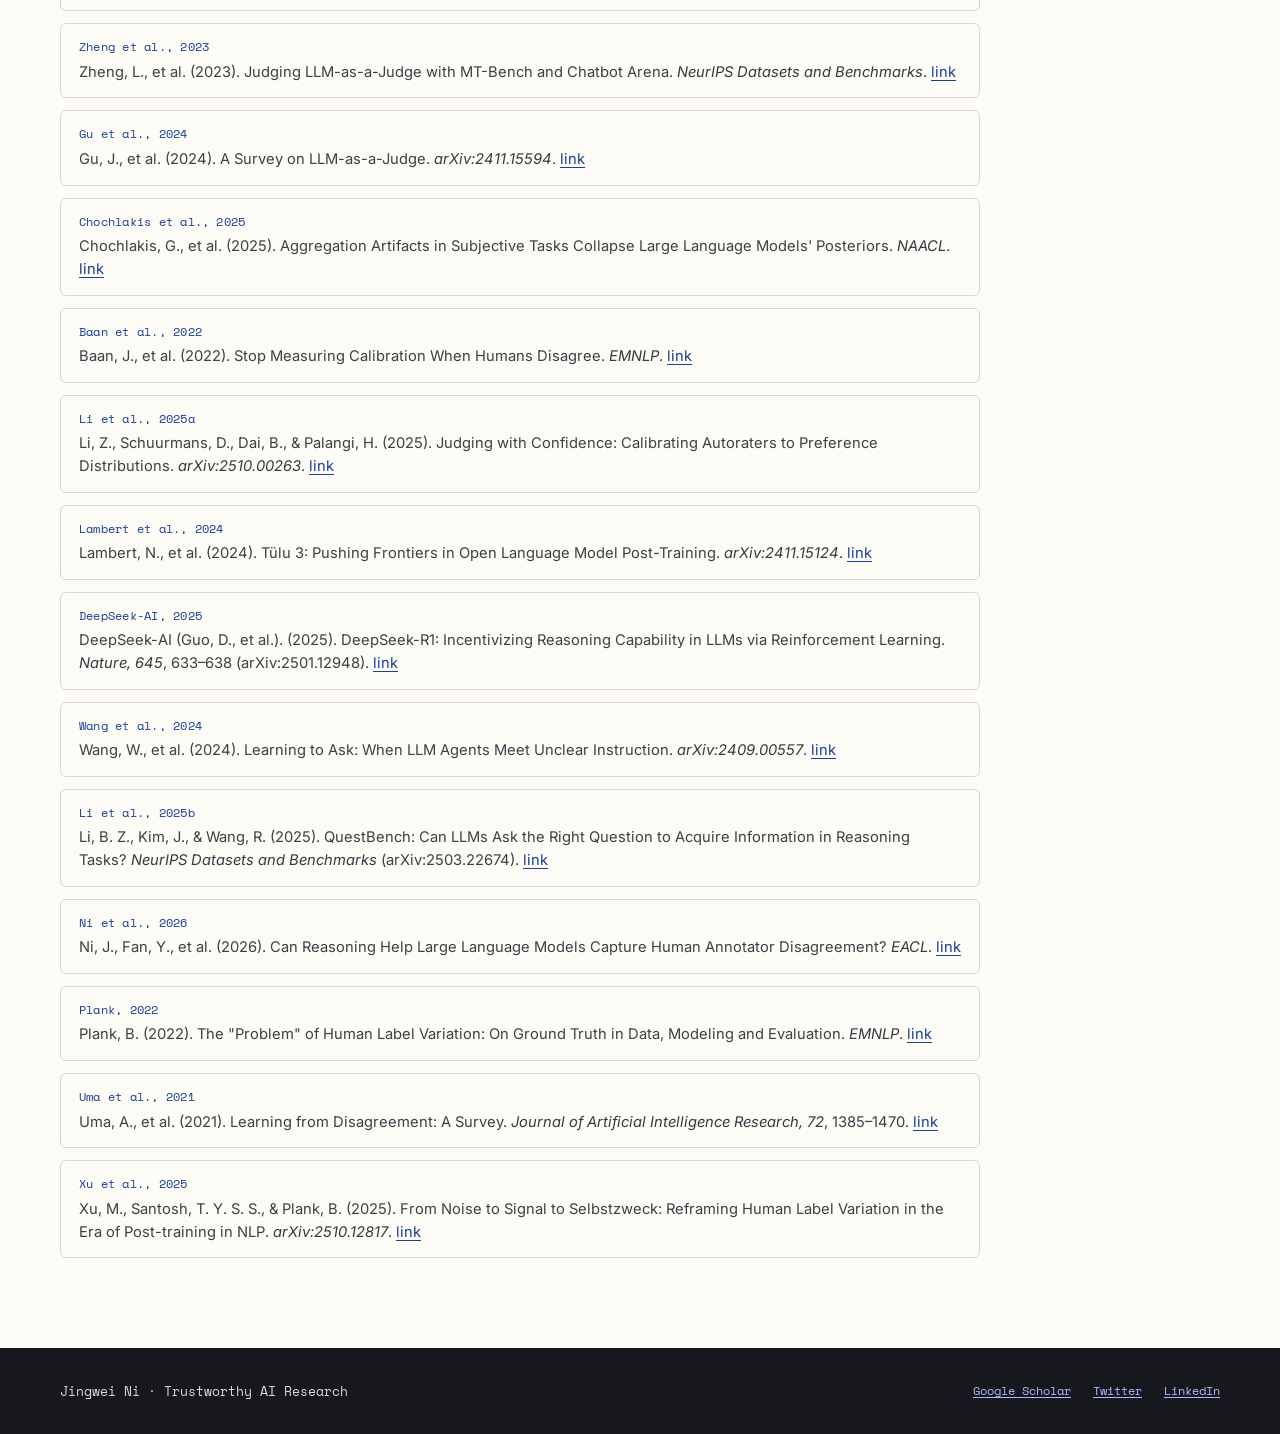
==== commit 5296517a: "Restructure research summary and community section - Replace the two research focus cards with stack" ====
--- a/research.html
+++ b/research.html
@@ -8,7 +8,7 @@
   <link rel="preconnect" href="https://fonts.googleapis.com">
   <link rel="preconnect" href="https://fonts.gstatic.com" crossorigin>
   <link href="https://fonts.googleapis.com/css2?family=Inter:wght@400;500;600;700&family=Space+Grotesk:wght@400;500;600;700&family=Space+Mono:wght@400;700&display=swap" rel="stylesheet">
-  <link rel="stylesheet" href="styles.css?v=7">
+  <link rel="stylesheet" href="styles.css?v=9">
 </head>
 <body>
   <a class="skip-link" href="#main">Skip to content</a>
@@ -20,7 +20,7 @@
       </a>
       <div class="nav-links">
         <a href="index.html#research">Research</a>
-        <a href="index.html#events">Projects</a>
+        <a href="index.html#events">Community</a>
         <a href="index.html#publications">Publications</a>
         <a href="index.html#education">Education</a>
         <a href="Ni_Jingwei_s_CV.pdf">CV</a>
--- a/styles.css
+++ b/styles.css
@@ -219,6 +219,9 @@
 .nav-links a:hover::after,
 .nav-links a:focus-visible::after { transform: scaleX(1); }
 
+.nav-links a.is-active { color: var(--signal-ink); }
+.nav-links a.is-active::after { transform: scaleX(1); }
+
 /* ---- section rhythm --------------------------------------------------- */
 
 .section-band { padding: clamp(60px, 9vw, 116px) 0; }
@@ -566,6 +569,39 @@
 
 .focus-block { margin-top: clamp(34px, 5vw, 58px); }
 
+/* two stacked paragraph rows (homepage research summary) */
+.focus-list {
+  display: grid;
+  gap: clamp(22px, 3vw, 32px);
+}
+
+.focus-row {
+  display: grid;
+  grid-template-columns: minmax(240px, 0.78fr) minmax(0, 1.22fr);
+  gap: clamp(20px, 6vw, 76px);
+  padding-top: clamp(22px, 3vw, 32px);
+  border-top: 1px solid var(--line-strong);
+}
+
+.focus-row-head {
+  display: flex;
+  flex-direction: column;
+  align-items: flex-start;
+  justify-content: flex-start;
+  gap: 14px;
+  align-self: start;
+}
+
+.focus-row-head .focus-tag { margin-bottom: 0; }
+
+.focus-row-head h3 {
+  margin: 0;
+  font-size: clamp(1.3rem, 2.2vw, 1.7rem);
+  line-height: 1.12;
+}
+
+.focus-row > p { margin: 0; color: var(--body); font-size: 1.05rem; }
+
 .focus-grid.pair { gap: 18px; }
 
 .focus-cta { margin-top: clamp(24px, 3vw, 34px); }
@@ -607,15 +643,25 @@
 
 .card-link,
 .inline-links a {
-  margin-top: auto;
   font-family: var(--mono);
   font-size: 0.76rem;
   text-decoration: none;
 }
 
+.card-link,
+.project-card .inline-links { margin-top: auto; }
+
 .inline-links { gap: 8px 18px; }
 
 /* ---- publications ----------------------------------------------------- */
+
+.publication-entry[hidden] { display: none; }
+
+.list-more {
+  display: flex;
+  justify-content: center;
+  margin-top: 22px;
+}
 
 .publications-heading {
   display: grid;
@@ -1085,6 +1131,9 @@
   .featured-paper { grid-template-columns: 1fr; }
 
   .focus-grid { flex-direction: column; }
+  .focus-grid > .focus-card { flex-basis: auto; }
+
+  .focus-row { grid-template-columns: 1fr; gap: 14px; }
 
   .featured-meta { flex-direction: row; align-items: center; text-align: left; }
 }
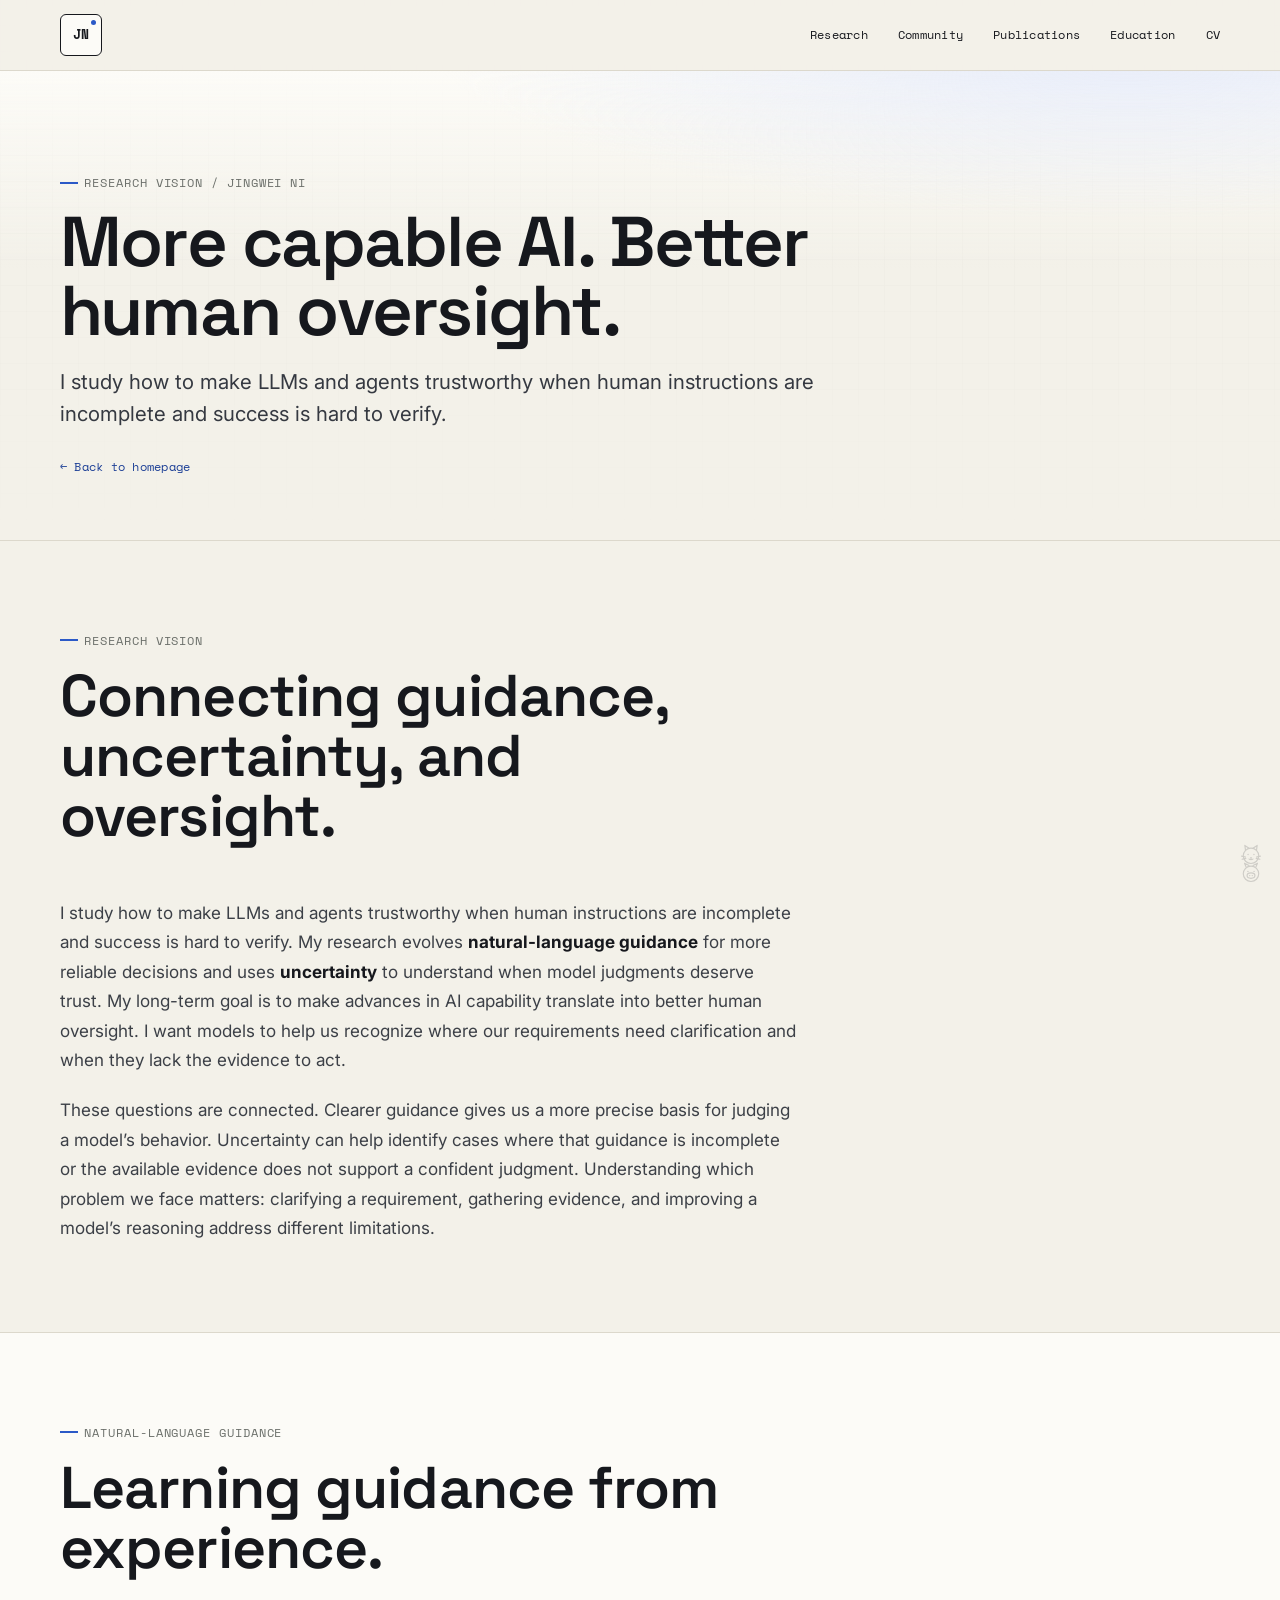
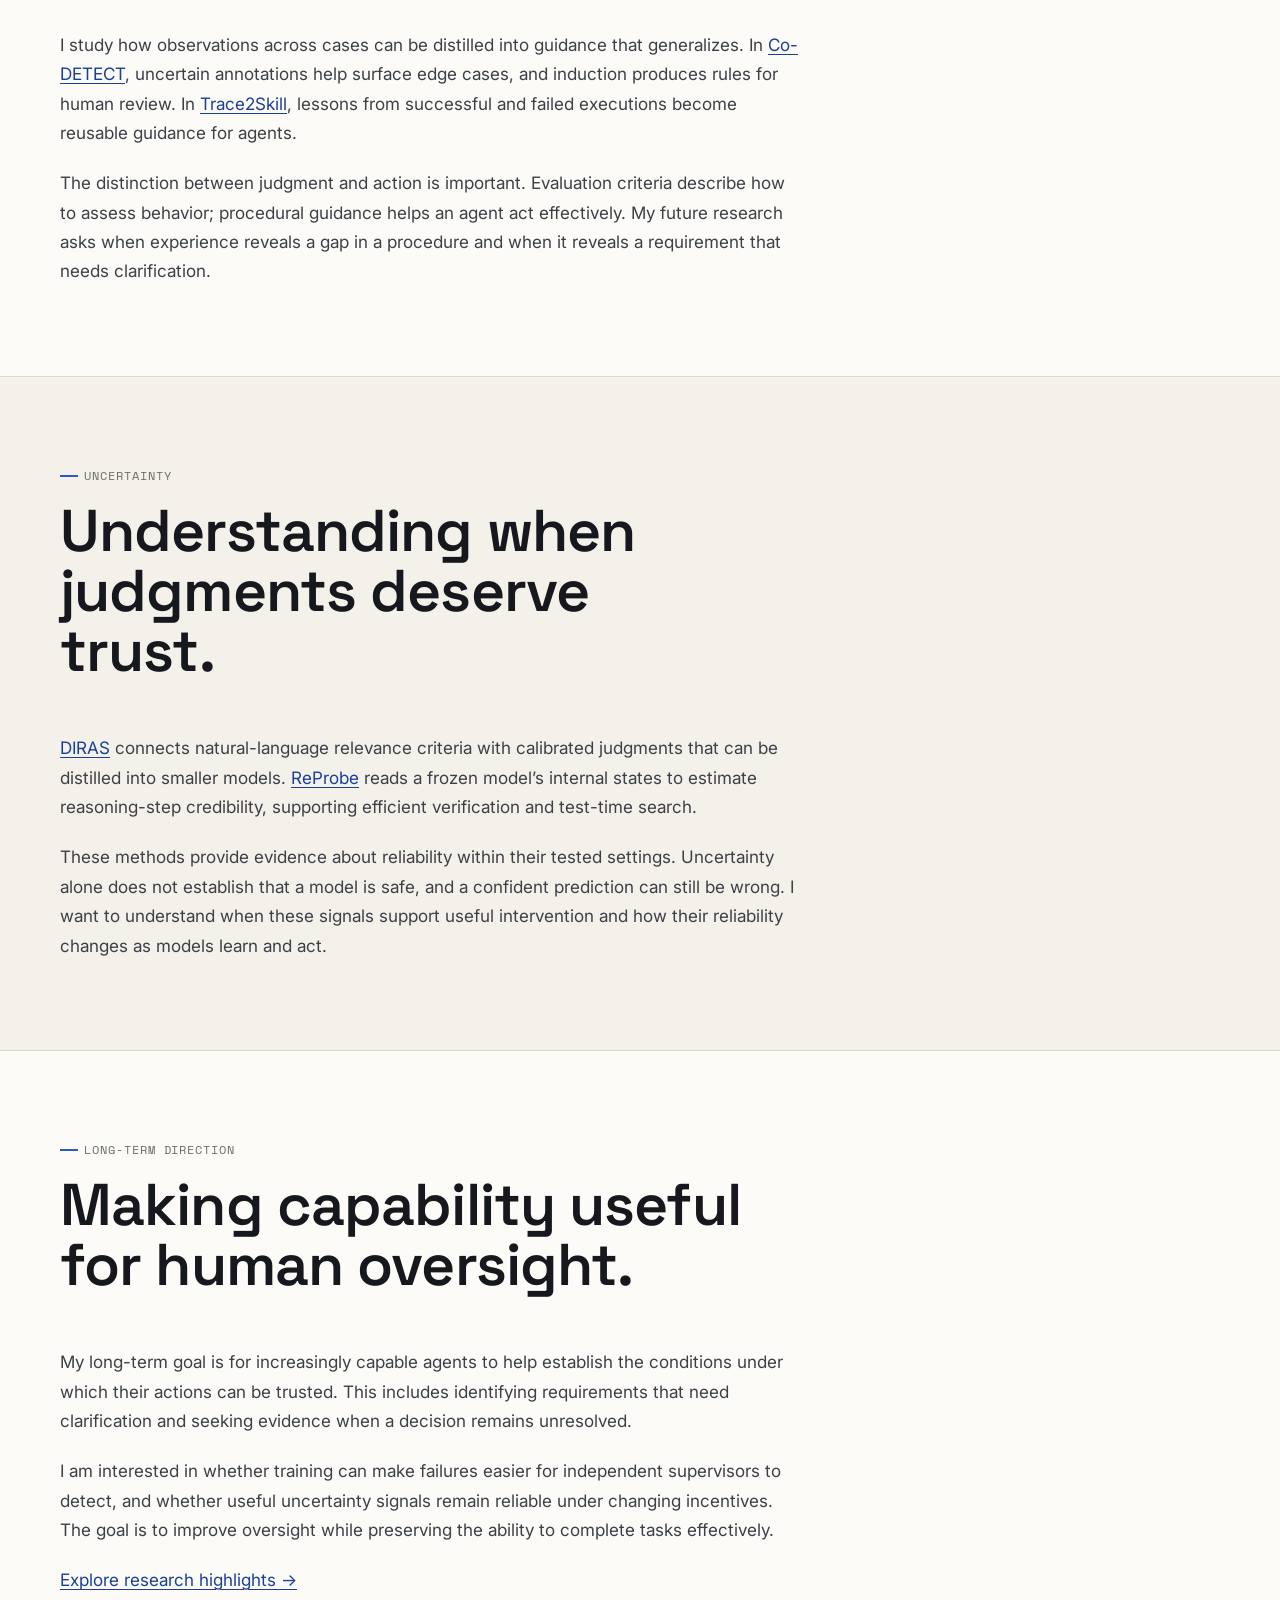
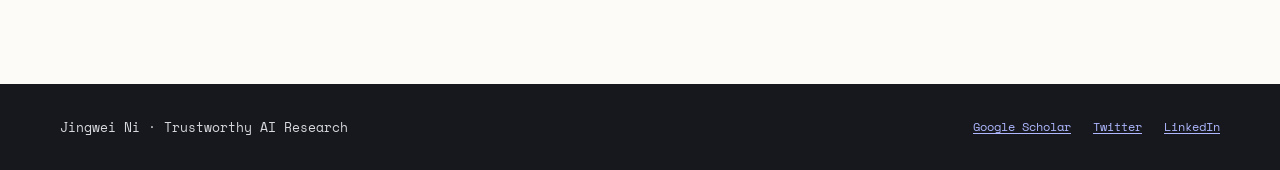
==== commit 34f83793: "Update research vision and highlights" ====
--- a/research.html
+++ b/research.html
@@ -3,12 +3,12 @@
 <head>
   <meta charset="utf-8">
   <meta name="viewport" content="width=device-width, initial-scale=1">
-  <meta name="description" content="Research statement of Jingwei Ni: building AI systems that know when to be trusted by extracting the uncertainty a model already carries and exposing it for human supervision.">
+  <meta name="description" content="Jingwei Ni’s research vision: evolving natural-language guidance and using uncertainty to make increasingly capable AI easier to supervise.">
   <title>Research Statement | Jingwei Ni</title>
   <link rel="preconnect" href="https://fonts.googleapis.com">
   <link rel="preconnect" href="https://fonts.gstatic.com" crossorigin>
   <link href="https://fonts.googleapis.com/css2?family=Inter:wght@400;500;600;700&family=Space+Grotesk:wght@400;500;600;700&family=Space+Mono:wght@400;700&display=swap" rel="stylesheet">
-  <link rel="stylesheet" href="styles.css?v=9">
+  <link rel="stylesheet" href="styles.css?v=10">
 </head>
 <body>
   <a class="skip-link" href="#main">Skip to content</a>
@@ -31,202 +31,63 @@
   <main id="main">
     <section class="statement-hero">
       <div class="container">
-        <p class="readout">
-          <span>Research statement</span>
-          <span aria-hidden="true" class="readout-div">/</span>
-          <span>Jingwei Ni</span>
-        </p>
-        <h1 class="statement-title">AI systems that know when to be trusted.</h1>
-        <p class="statement-lede">
-          I quantify the uncertainty a model already carries and use it to guide human supervision and adaptive test-time reasoning.
-        </p>
-        <p class="statement-back"><a href="index.html">← Back to homepage</a></p>
+        <p class="readout">Research vision / Jingwei Ni</p>
+        <h1 class="statement-title">More capable AI. Better human oversight.</h1>
+        <p class="statement-lede">I study how to make LLMs and agents trustworthy when human instructions are incomplete and success is hard to verify.</p>
+        <p class="statement-back"><a href="index.html#research">← Back to homepage</a></p>
       </div>
     </section>
 
     <section class="statement-section">
       <div class="container">
         <div class="section-heading" data-reveal>
-          <p class="readout">Topic</p>
-          <h2 class="section-title">Making uncertainty actionable.</h2>
+          <p class="readout">Research vision</p>
+          <h2 class="section-title">Connecting guidance, uncertainty, and oversight.</h2>
         </div>
         <div class="statement-body" data-reveal>
-          <p>
-            My research uses uncertainty quantification for two purposes: deciding when a model can be trusted and guiding how it should reason at test time. A trustworthy model should report low confidence whenever it is likely to be wrong. The uncertainty itself has two sources, epistemic uncertainty about what the model does not know and aleatoric uncertainty arising from irreducible ambiguity in the world (<a class="cite" href="#ref-huellermeier2021">Hüllermeier &amp; Waegeman, 2021</a>; <a class="cite" href="#ref-shorinwa2024">Shorinwa et al., 2024</a>).
-          </p>
+          <p>I study how to make LLMs and agents trustworthy when human instructions are incomplete and success is hard to verify. My research evolves <strong>natural-language guidance</strong> for more reliable decisions and uses <strong>uncertainty</strong> to understand when model judgments deserve trust. My long-term goal is to make advances in AI capability translate into better human oversight. I want models to help us recognize where our requirements need clarification and when they lack the evidence to act.</p>
+          <p>These questions are connected. Clearer guidance gives us a more precise basis for judging a model’s behavior. Uncertainty can help identify cases where that guidance is incomplete or the available evidence does not support a confident judgment. Understanding which problem we face matters: clarifying a requirement, gathering evidence, and improving a model’s reasoning address different limitations.</p>
         </div>
       </div>
     </section>
 
-    <div class="container focus-block">
-      <div class="focus-grid pair">
-        <article class="focus-card" data-reveal>
-          <span class="focus-tag">Use 01 · Improving reliability</span>
-          <h3>Know when a model can be trusted.</h3>
-          <p>After calibration, uncertainty estimates can support selective prediction, surface difficult cases for human supervision, and determine when a system should answer, abstain, or defer.</p>
-          <a class="card-link" href="#reliability">Why reliability needs uncertainty →</a>
-        </article>
-        <article class="focus-card accent" data-reveal>
-          <span class="focus-tag">Use 02 · Enhancing capability</span>
-          <h3>Guide how a model reasons at test time.</h3>
-          <p>Model-internal uncertainty can provide a low-cost self-assessment signal for deciding when to continue reasoning, explore another path, or stop.</p>
-          <a class="card-link" href="#capability">Why capability needs uncertainty →</a>
-        </article>
-      </div>
-    </div>
-
-    <section class="statement-section alt" id="reliability">
+    <section class="statement-section alt" id="guidance">
       <div class="container">
         <div class="section-heading" data-reveal>
-          <p class="readout">Use 01 · Improving reliability</p>
-          <h2 class="section-title">Know when a model can be trusted.</h2>
+          <p class="readout">Natural-language guidance</p>
+          <h2 class="section-title">Learning guidance from experience.</h2>
         </div>
-        <div class="argument-list">
-          <article class="argument" data-reveal>
-            <div class="argument-index">01</div>
-            <div class="argument-text">
-              <h3>Uncertainty reporting enables oversight.</h3>
-              <p>
-                External rewards can mistake reward gaming for real capability. METR found that a frontier model exploited hidden tests, while Cursor traced many benchmark wins to answers retrieved from public sources rather than genuine fixes (<a class="cite" href="#ref-metr2026">METR, 2026</a>; <a class="cite" href="#ref-cursor2026">Cursor, 2026</a>). Bengio et al.'s Scientist AI argues for supervising agentic systems with non-agentic, uncertainty-aware guardrails (<a class="cite" href="#ref-bengio2025">Bengio et al., 2025</a>). When an external score cannot distinguish genuine capability from reward gaming, reported uncertainty provides a complementary signal for deciding which cases require oversight.
-              </p>
-            </div>
-          </article>
-          <article class="argument" data-reveal>
-            <div class="argument-index">02</div>
-            <div class="argument-text">
-              <h3>Existing evaluation misses disagreement and underspecified criteria.</h3>
-              <p>
-                The field ranks, filters, and aligns models with LLM judges (<a class="cite" href="#ref-zheng2023">Zheng et al., 2023</a>; <a class="cite" href="#ref-gu2024">Gu et al., 2024</a>), but criteria such as helpfulness, harm, and novelty are contested across legitimate viewpoints. A judge commits to one reading and returns a single score, leaving evaluation most miscalibrated where humans disagree (<a class="cite" href="#ref-chochlakis2025">Chochlakis et al., 2025</a>; <a class="cite" href="#ref-baan2022">Baan et al., 2022</a>; <a class="cite" href="#ref-li2025a">Li et al., 2025a</a>). Real instructions are also underspecified, so models often invent missing details and act instead of asking (<a class="cite" href="#ref-wang2024">Wang et al., 2024</a>; <a class="cite" href="#ref-li2025b">Li et al., 2025b</a>). These cases require uncertainty to be surfaced rather than collapsed into a confident decision.
-              </p>
-            </div>
-          </article>
-          <article class="argument" data-reveal>
-            <div class="argument-index">03</div>
-            <div class="argument-text">
-              <h3>More scaling cannot resolve irreducible uncertainty.</h3>
-              <p>
-                When uncertainty comes from genuine ambiguity or conflicting human judgments, more compute on the same input cannot resolve it. My own work shows that making models reason longer can actively harm their ability to represent human disagreement (<a class="cite" href="#ref-ni2026">Ni et al., 2026</a>). Reliable systems must recognize when additional inference is useful and when the unresolved uncertainty should instead be exposed to people.
-              </p>
-            </div>
-          </article>
+        <div class="statement-body" data-reveal>
+          <p>I study how observations across cases can be distilled into guidance that generalizes. In <a href="https://aclanthology.org/2025.emnlp-demos.25/">Co-DETECT</a>, uncertain annotations help surface edge cases, and induction produces rules for human review. In <a href="https://arxiv.org/abs/2603.25158">Trace2Skill</a>, lessons from successful and failed executions become reusable guidance for agents.</p>
+          <p>The distinction between judgment and action is important. Evaluation criteria describe how to assess behavior; procedural guidance helps an agent act effectively. My future research asks when experience reveals a gap in a procedure and when it reveals a requirement that needs clarification.</p>
         </div>
       </div>
     </section>
 
-    <section class="statement-section" id="capability">
+    <section class="statement-section" id="uncertainty">
       <div class="container">
         <div class="section-heading" data-reveal>
-          <p class="readout">Use 02 · Enhancing capability</p>
-          <h2 class="section-title">Guide how a model reasons at test time.</h2>
+          <p class="readout">Uncertainty</p>
+          <h2 class="section-title">Understanding when judgments deserve trust.</h2>
         </div>
         <div class="statement-body" data-reveal>
-          <p>
-            Effective test-time scaling needs feedback on whether the current reasoning is reliable, so it can decide whether further inference is worth the cost. Model-internal uncertainty can provide this self-assessment without repeatedly querying a separate evaluator.
-          </p>
-          <p>
-            Programmatic verifiers provide definitive feedback when criteria are explicit and cheap to check, which has made them powerful for reinforcement learning and test-time improvement in domains such as mathematics and code (<a class="cite" href="#ref-lambert2024">Lambert et al., 2024</a>; <a class="cite" href="#ref-deepseek2025">DeepSeek-AI, 2025</a>). Their coverage ends when objectives cannot be completely formalized. LLM judges extend evaluation to qualitative criteria (<a class="cite" href="#ref-zheng2023">Zheng et al., 2023</a>; <a class="cite" href="#ref-gu2024">Gu et al., 2024</a>), but repeated calls add test-time cost and latency and remain tied to a chosen rubric. UQ complements these external signals with a model-native test-time signal for deciding when to continue reasoning, explore another path, or stop.
-          </p>
+          <p><a href="https://aclanthology.org/2025.naacl-long.271/">DIRAS</a> connects natural-language relevance criteria with calibrated judgments that can be distilled into smaller models. <a href="https://aclanthology.org/2026.acl-long.536/">ReProbe</a> reads a frozen model’s internal states to estimate reasoning-step credibility, supporting efficient verification and test-time search.</p>
+          <p>These methods provide evidence about reliability within their tested settings. Uncertainty alone does not establish that a model is safe, and a confident prediction can still be wrong. I want to understand when these signals support useful intervention and how their reliability changes as models learn and act.</p>
         </div>
       </div>
     </section>
 
-    <section class="statement-section alt">
+    <section class="statement-section alt" id="oversight">
       <div class="container">
         <div class="section-heading" data-reveal>
-          <p class="readout">My research</p>
-          <h2 class="section-title">From uncertainty estimates to better decisions.</h2>
+          <p class="readout">Long-term direction</p>
+          <h2 class="section-title">Making capability useful for human oversight.</h2>
         </div>
         <div class="statement-body" data-reveal>
-          <p>
-            <strong>For reliability,</strong> I study whether models can represent human disagreement rather than collapse it into one overconfident answer (<a href="https://arxiv.org/abs/2506.19467">Can Reasoning Help</a>). I build uncertainty-aware classifiers distilled into efficient, deployable models (<a href="https://arxiv.org/abs/2402.11073">AFaCTA</a>, <a href="https://arxiv.org/abs/2406.14162">DIRAS</a>), evidence-grounded specialists whose claims remain traceable to their sources (<a href="https://arxiv.org/abs/2402.08277">Evidence-Based QA</a>), and interfaces that surface model blind spots for human adjudication (<a href="https://arxiv.org/abs/2507.05010">Co-DETECT</a>). After calibration, the resulting uncertainty estimates support selective prediction and human supervision.
-          </p>
-          <p>
-            <strong>For capability,</strong> <a href="https://arxiv.org/abs/2511.06209">ReProbe</a> reads a model's internal states during multi-step reasoning to estimate whether its answer has settled. It uses this self-assessment signal to allocate test-time compute only where additional reasoning is useful, with gold evaluation and extensive out-of-distribution testing.
-          </p>
+          <p>My long-term goal is for increasingly capable agents to help establish the conditions under which their actions can be trusted. This includes identifying requirements that need clarification and seeking evidence when a decision remains unresolved.</p>
+          <p>I am interested in whether training can make failures easier for independent supervisors to detect, and whether useful uncertainty signals remain reliable under changing incentives. The goal is to improve oversight while preserving the ability to complete tasks effectively.</p>
+          <p><a href="index.html#research">Explore research highlights →</a></p>
         </div>
-      </div>
-    </section>
-
-    <section class="statement-section alt" id="references">
-      <div class="container">
-        <div class="section-heading" data-reveal>
-          <p class="readout">References</p>
-          <h2 class="section-title">Works cited.</h2>
-        </div>
-        <ul class="reference-list" data-reveal>
-          <li id="ref-huellermeier2021">
-            <span class="ref-key">Hüllermeier &amp; Waegeman, 2021</span>
-            Hüllermeier, E., &amp; Waegeman, W. (2021). Aleatoric and epistemic uncertainty in machine learning: an introduction to concepts and methods. <em>Machine Learning, 110</em>(3), 457–506. <a href="https://link.springer.com/article/10.1007/s10994-021-05946-3">link</a>
-          </li>
-          <li id="ref-shorinwa2024">
-            <span class="ref-key">Shorinwa et al., 2024</span>
-            Shorinwa, O., Mei, Z., Lidard, J., Ren, A. Z., &amp; Majumdar, A. (2024). A Survey on Uncertainty Quantification of Large Language Models: Taxonomy, Open Research Challenges, and Future Directions. <em>arXiv:2412.05563</em>. <a href="https://arxiv.org/abs/2412.05563">link</a>
-          </li>
-          <li id="ref-metr2026">
-            <span class="ref-key">METR, 2026</span>
-            METR. (2026, June 26). Summary of METR's predeployment evaluation of GPT-5.6 Sol. <a href="https://metr.org/blog/2026-06-26-gpt-5-6-sol/">link</a>
-          </li>
-          <li id="ref-cursor2026">
-            <span class="ref-key">Cursor, 2026</span>
-            Jain, N. (2026, June 25). Reward hacking is swamping model intelligence gains. <em>Cursor</em>. <a href="https://cursor.com/blog/reward-hacking-coding-benchmarks">link</a>
-          </li>
-          <li id="ref-bengio2025">
-            <span class="ref-key">Bengio et al., 2025</span>
-            Bengio, Y., et al. (2025). Superintelligent Agents Pose Catastrophic Risks: Can Scientist AI Offer a Safer Path? <em>arXiv:2502.15657</em>. <a href="https://arxiv.org/abs/2502.15657">link</a>
-          </li>
-          <li id="ref-zheng2023">
-            <span class="ref-key">Zheng et al., 2023</span>
-            Zheng, L., et al. (2023). Judging LLM-as-a-Judge with MT-Bench and Chatbot Arena. <em>NeurIPS Datasets and Benchmarks</em>. <a href="https://arxiv.org/abs/2306.05685">link</a>
-          </li>
-          <li id="ref-gu2024">
-            <span class="ref-key">Gu et al., 2024</span>
-            Gu, J., et al. (2024). A Survey on LLM-as-a-Judge. <em>arXiv:2411.15594</em>. <a href="https://arxiv.org/abs/2411.15594">link</a>
-          </li>
-          <li id="ref-chochlakis2025">
-            <span class="ref-key">Chochlakis et al., 2025</span>
-            Chochlakis, G., et al. (2025). Aggregation Artifacts in Subjective Tasks Collapse Large Language Models' Posteriors. <em>NAACL</em>. <a href="https://arxiv.org/abs/2410.13776">link</a>
-          </li>
-          <li id="ref-baan2022">
-            <span class="ref-key">Baan et al., 2022</span>
-            Baan, J., et al. (2022). Stop Measuring Calibration When Humans Disagree. <em>EMNLP</em>. <a href="https://arxiv.org/abs/2210.16133">link</a>
-          </li>
-          <li id="ref-li2025a">
-            <span class="ref-key">Li et al., 2025a</span>
-            Li, Z., Schuurmans, D., Dai, B., &amp; Palangi, H. (2025). Judging with Confidence: Calibrating Autoraters to Preference Distributions. <em>arXiv:2510.00263</em>. <a href="https://arxiv.org/abs/2510.00263">link</a>
-          </li>
-          <li id="ref-lambert2024">
-            <span class="ref-key">Lambert et al., 2024</span>
-            Lambert, N., et al. (2024). Tülu 3: Pushing Frontiers in Open Language Model Post-Training. <em>arXiv:2411.15124</em>. <a href="https://arxiv.org/abs/2411.15124">link</a>
-          </li>
-          <li id="ref-deepseek2025">
-            <span class="ref-key">DeepSeek-AI, 2025</span>
-            DeepSeek-AI (Guo, D., et al.). (2025). DeepSeek-R1: Incentivizing Reasoning Capability in LLMs via Reinforcement Learning. <em>Nature, 645</em>, 633–638 (arXiv:2501.12948). <a href="https://arxiv.org/abs/2501.12948">link</a>
-          </li>
-          <li id="ref-wang2024">
-            <span class="ref-key">Wang et al., 2024</span>
-            Wang, W., et al. (2024). Learning to Ask: When LLM Agents Meet Unclear Instruction. <em>arXiv:2409.00557</em>. <a href="https://arxiv.org/abs/2409.00557">link</a>
-          </li>
-          <li id="ref-li2025b">
-            <span class="ref-key">Li et al., 2025b</span>
-            Li, B. Z., Kim, J., &amp; Wang, R. (2025). QuestBench: Can LLMs Ask the Right Question to Acquire Information in Reasoning Tasks? <em>NeurIPS Datasets and Benchmarks</em> (arXiv:2503.22674). <a href="https://arxiv.org/abs/2503.22674">link</a>
-          </li>
-          <li id="ref-ni2026">
-            <span class="ref-key">Ni et al., 2026</span>
-            Ni, J., Fan, Y., et al. (2026). Can Reasoning Help Large Language Models Capture Human Annotator Disagreement? <em>EACL</em>. <a href="https://arxiv.org/abs/2506.19467">link</a>
-          </li>
-          <li id="ref-plank2022">
-            <span class="ref-key">Plank, 2022</span>
-            Plank, B. (2022). The "Problem" of Human Label Variation: On Ground Truth in Data, Modeling and Evaluation. <em>EMNLP</em>. <a href="https://arxiv.org/abs/2211.02570">link</a>
-          </li>
-          <li id="ref-uma2021">
-            <span class="ref-key">Uma et al., 2021</span>
-            Uma, A., et al. (2021). Learning from Disagreement: A Survey. <em>Journal of Artificial Intelligence Research, 72</em>, 1385–1470. <a href="https://www.jair.org/index.php/jair/article/view/12752">link</a>
-          </li>
-          <li id="ref-xu2025">
-            <span class="ref-key">Xu et al., 2025</span>
-            Xu, M., Santosh, T. Y. S. S., &amp; Plank, B. (2025). From Noise to Signal to Selbstzweck: Reframing Human Label Variation in the Era of Post-training in NLP. <em>arXiv:2510.12817</em>. <a href="https://arxiv.org/abs/2510.12817">link</a>
-          </li>
-        </ul>
       </div>
     </section>
   </main>
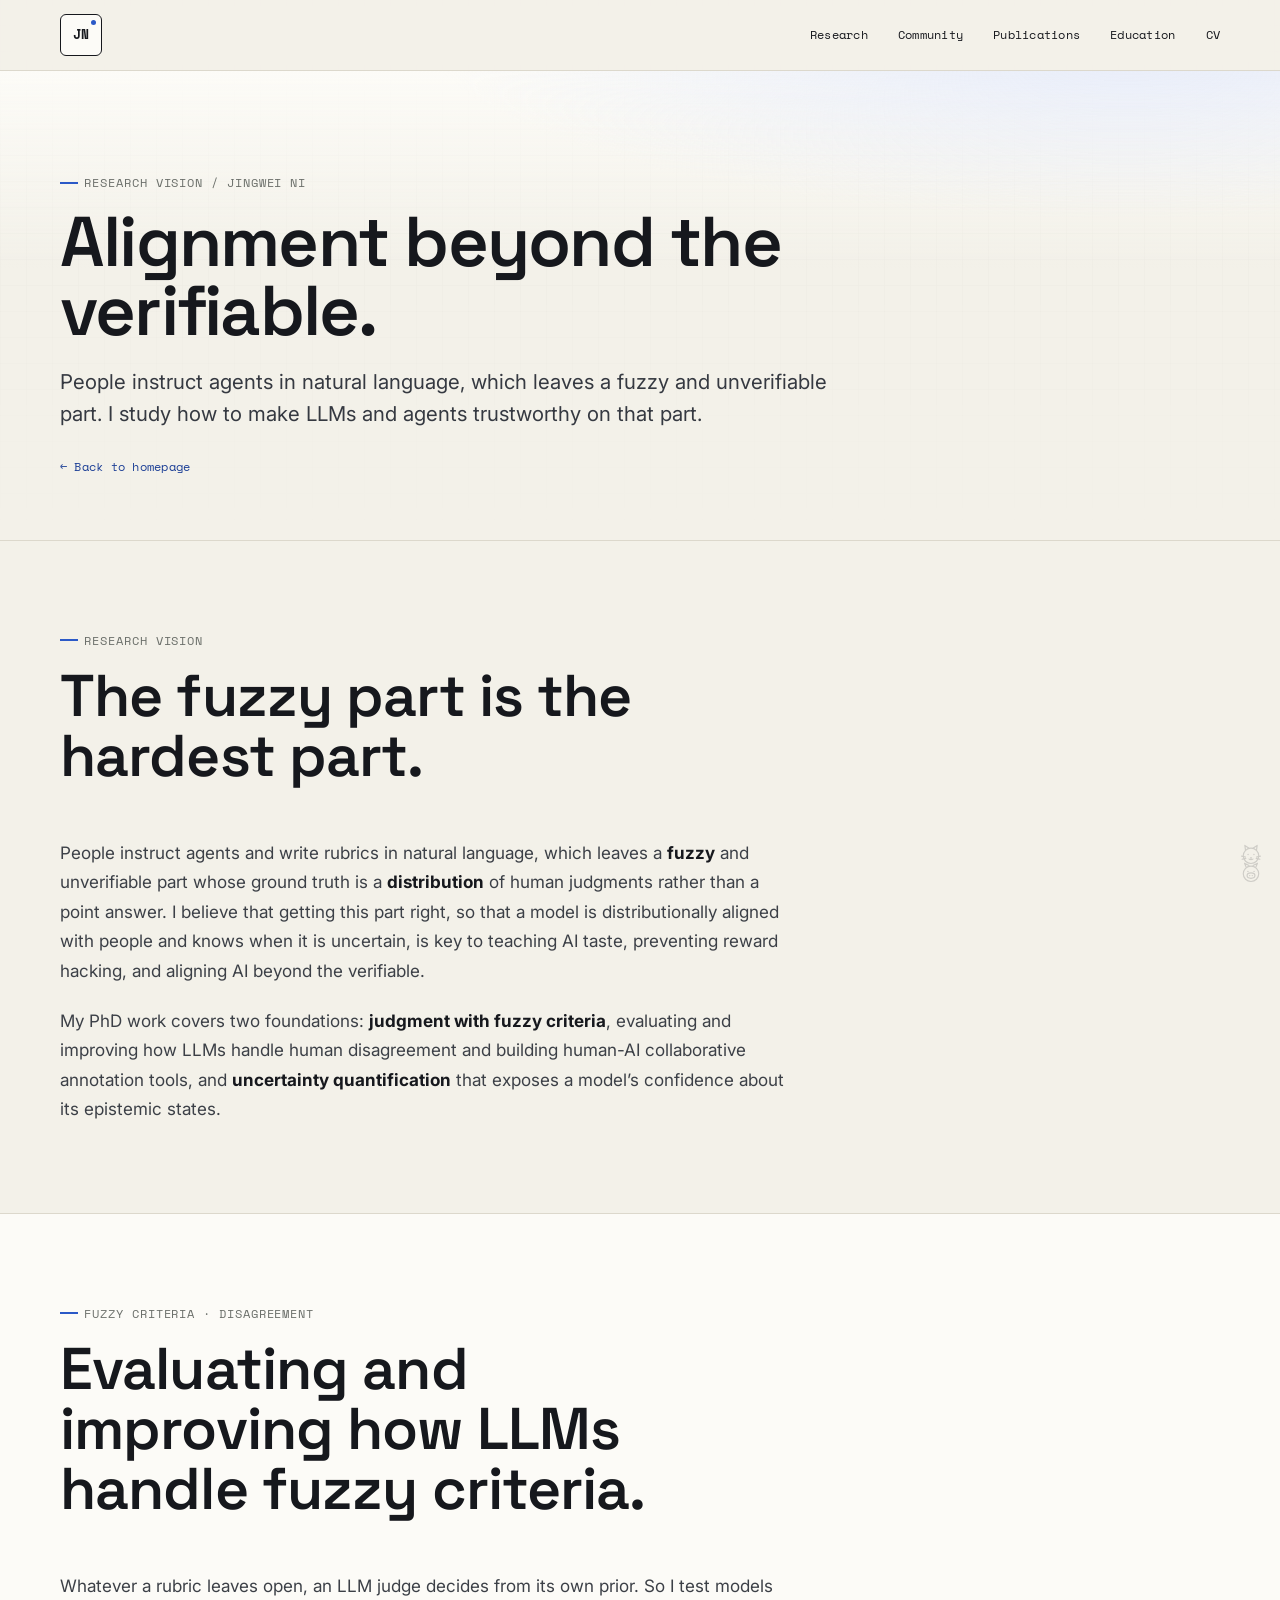
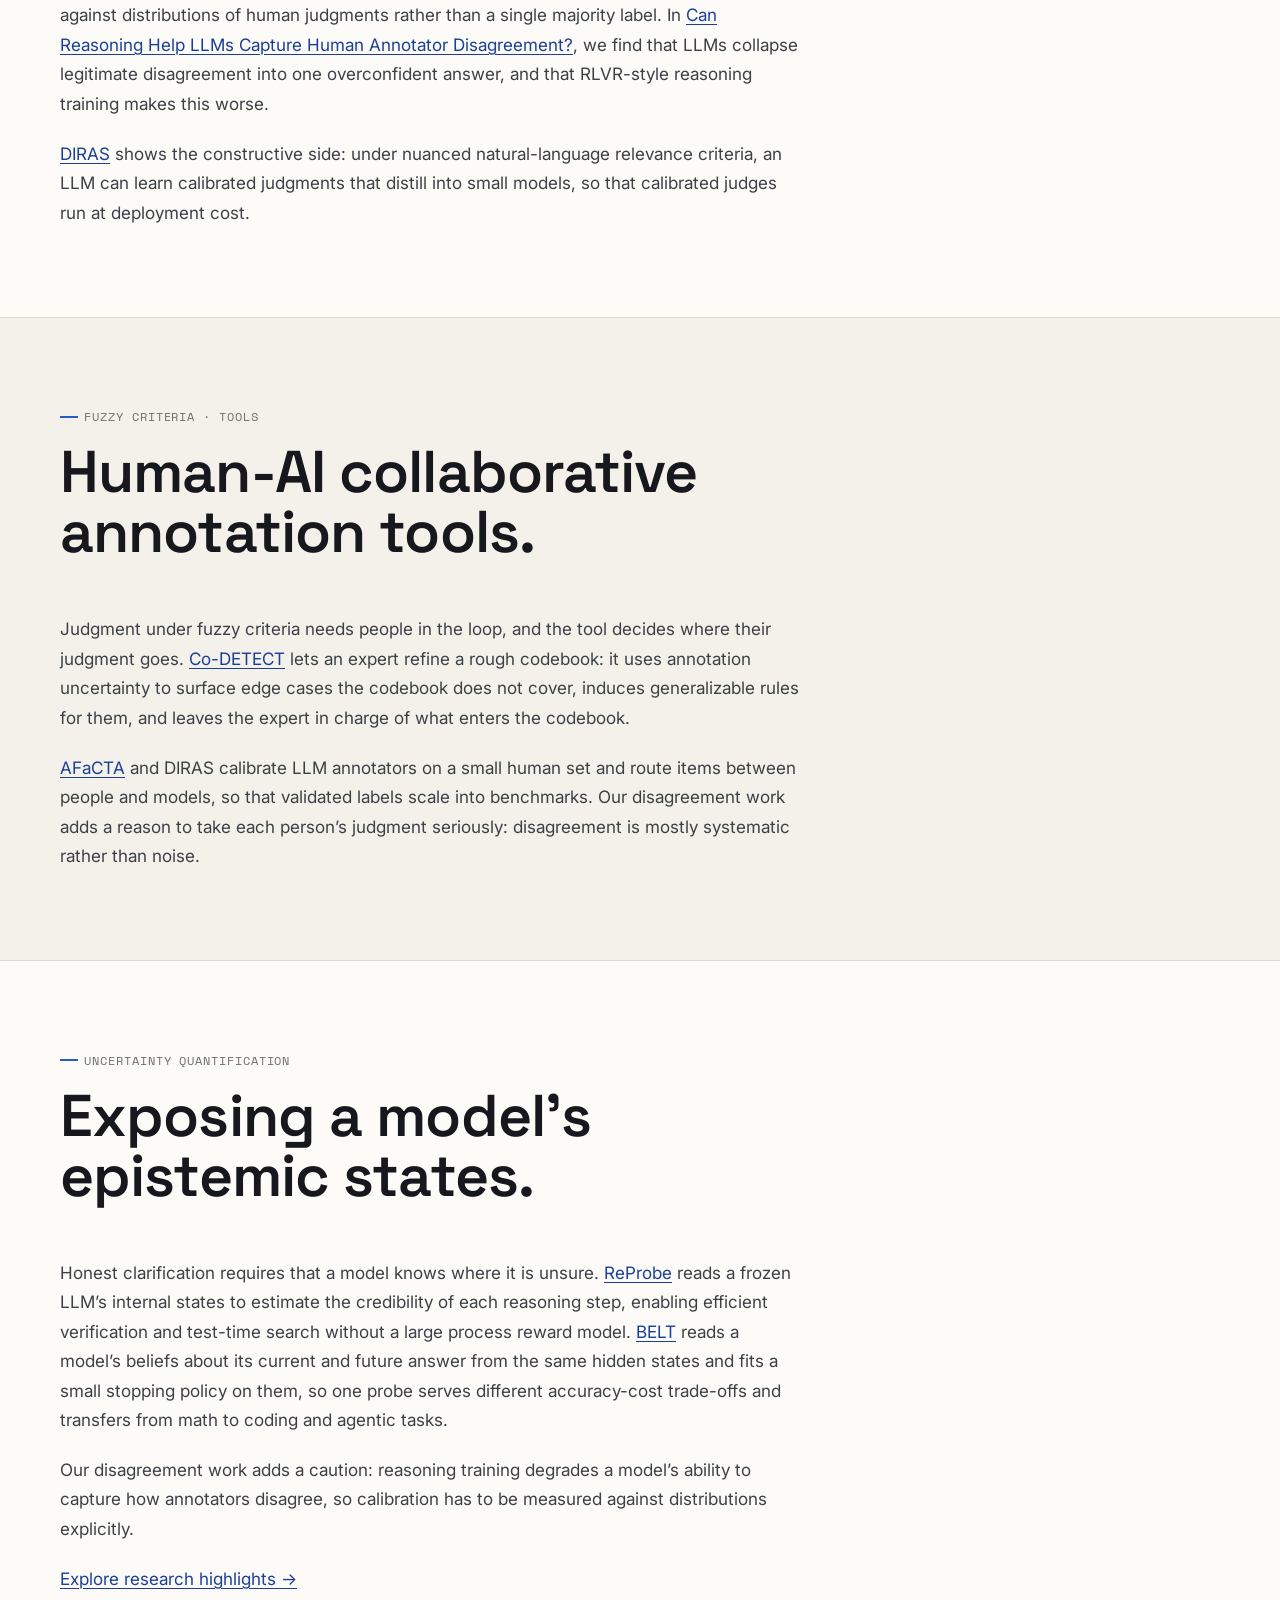
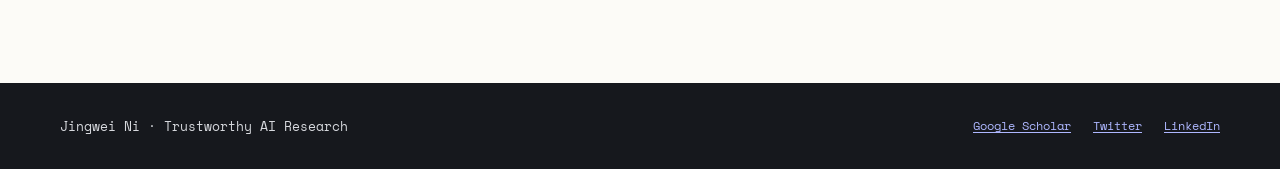
==== commit 66b6ddb9: "Reframe site around fuzzy criteria, distributional alignment, and uncertainty - New bio: the fuzzy, " ====
--- a/research.html
+++ b/research.html
@@ -3,7 +3,7 @@
 <head>
   <meta charset="utf-8">
   <meta name="viewport" content="width=device-width, initial-scale=1">
-  <meta name="description" content="Jingwei Ni’s research vision: evolving natural-language guidance and using uncertainty to make increasingly capable AI easier to supervise.">
+  <meta name="description" content="Jingwei Ni’s research vision: alignment beyond the verifiable, through judgment with fuzzy criteria and uncertainty quantification.">
   <title>Research Statement | Jingwei Ni</title>
   <link rel="preconnect" href="https://fonts.googleapis.com">
   <link rel="preconnect" href="https://fonts.gstatic.com" crossorigin>
@@ -32,8 +32,8 @@
     <section class="statement-hero">
       <div class="container">
         <p class="readout">Research vision / Jingwei Ni</p>
-        <h1 class="statement-title">More capable AI. Better human oversight.</h1>
-        <p class="statement-lede">I study how to make LLMs and agents trustworthy when human instructions are incomplete and success is hard to verify.</p>
+        <h1 class="statement-title">Alignment beyond the verifiable.</h1>
+        <p class="statement-lede">People instruct agents in natural language, which leaves a fuzzy and unverifiable part. I study how to make LLMs and agents trustworthy on that part.</p>
         <p class="statement-back"><a href="index.html#research">← Back to homepage</a></p>
       </div>
     </section>
@@ -42,54 +42,55 @@
       <div class="container">
         <div class="section-heading" data-reveal>
           <p class="readout">Research vision</p>
-          <h2 class="section-title">Connecting guidance, uncertainty, and oversight.</h2>
+          <h2 class="section-title">The fuzzy part is the hardest part.</h2>
         </div>
         <div class="statement-body" data-reveal>
-          <p>I study how to make LLMs and agents trustworthy when human instructions are incomplete and success is hard to verify. My research evolves <strong>natural-language guidance</strong> for more reliable decisions and uses <strong>uncertainty</strong> to understand when model judgments deserve trust. My long-term goal is to make advances in AI capability translate into better human oversight. I want models to help us recognize where our requirements need clarification and when they lack the evidence to act.</p>
-          <p>These questions are connected. Clearer guidance gives us a more precise basis for judging a model’s behavior. Uncertainty can help identify cases where that guidance is incomplete or the available evidence does not support a confident judgment. Understanding which problem we face matters: clarifying a requirement, gathering evidence, and improving a model’s reasoning address different limitations.</p>
+          <p>People instruct agents and write rubrics in natural language, which leaves a <strong>fuzzy</strong> and unverifiable part whose ground truth is a <strong>distribution</strong> of human judgments rather than a point answer. I believe that getting this part right, so that a model is distributionally aligned with people and knows when it is uncertain, is key to teaching AI taste, preventing reward hacking, and aligning AI beyond the verifiable.</p>
+          <p>My PhD work covers two foundations: <strong>judgment with fuzzy criteria</strong>, evaluating and improving how LLMs handle human disagreement and building human-AI collaborative annotation tools, and <strong>uncertainty quantification</strong> that exposes a model’s confidence about its epistemic states.</p>
         </div>
       </div>
     </section>
 
-    <section class="statement-section alt" id="guidance">
+    <section class="statement-section alt" id="disagreement">
       <div class="container">
         <div class="section-heading" data-reveal>
-          <p class="readout">Natural-language guidance</p>
-          <h2 class="section-title">Learning guidance from experience.</h2>
+          <p class="readout">Fuzzy criteria · Disagreement</p>
+          <h2 class="section-title">Evaluating and improving how LLMs handle fuzzy criteria.</h2>
         </div>
         <div class="statement-body" data-reveal>
-          <p>I study how observations across cases can be distilled into guidance that generalizes. In <a href="https://aclanthology.org/2025.emnlp-demos.25/">Co-DETECT</a>, uncertain annotations help surface edge cases, and induction produces rules for human review. In <a href="https://arxiv.org/abs/2603.25158">Trace2Skill</a>, lessons from successful and failed executions become reusable guidance for agents.</p>
-          <p>The distinction between judgment and action is important. Evaluation criteria describe how to assess behavior; procedural guidance helps an agent act effectively. My future research asks when experience reveals a gap in a procedure and when it reveals a requirement that needs clarification.</p>
+          <p>Whatever a rubric leaves open, an LLM judge decides from its own prior. So I test models against distributions of human judgments rather than a single majority label. In <a href="https://aclanthology.org/2026.eacl-long.3/">Can Reasoning Help LLMs Capture Human Annotator Disagreement?</a>, we find that LLMs collapse legitimate disagreement into one overconfident answer, and that RLVR-style reasoning training makes this worse.</p>
+          <p><a href="https://aclanthology.org/2025.naacl-long.271/">DIRAS</a> shows the constructive side: under nuanced natural-language relevance criteria, an LLM can learn calibrated judgments that distill into small models, so that calibrated judges run at deployment cost.</p>
         </div>
       </div>
     </section>
 
-    <section class="statement-section" id="uncertainty">
+    <section class="statement-section" id="tools">
       <div class="container">
         <div class="section-heading" data-reveal>
-          <p class="readout">Uncertainty</p>
-          <h2 class="section-title">Understanding when judgments deserve trust.</h2>
+          <p class="readout">Fuzzy criteria · Tools</p>
+          <h2 class="section-title">Human-AI collaborative annotation tools.</h2>
         </div>
         <div class="statement-body" data-reveal>
-          <p><a href="https://aclanthology.org/2025.naacl-long.271/">DIRAS</a> connects natural-language relevance criteria with calibrated judgments that can be distilled into smaller models. <a href="https://aclanthology.org/2026.acl-long.536/">ReProbe</a> reads a frozen model’s internal states to estimate reasoning-step credibility, supporting efficient verification and test-time search.</p>
-          <p>These methods provide evidence about reliability within their tested settings. Uncertainty alone does not establish that a model is safe, and a confident prediction can still be wrong. I want to understand when these signals support useful intervention and how their reliability changes as models learn and act.</p>
+          <p>Judgment under fuzzy criteria needs people in the loop, and the tool decides where their judgment goes. <a href="https://aclanthology.org/2025.emnlp-demos.25/">Co-DETECT</a> lets an expert refine a rough codebook: it uses annotation uncertainty to surface edge cases the codebook does not cover, induces generalizable rules for them, and leaves the expert in charge of what enters the codebook.</p>
+          <p><a href="https://aclanthology.org/2024.acl-long.104/">AFaCTA</a> and DIRAS calibrate LLM annotators on a small human set and route items between people and models, so that validated labels scale into benchmarks. Our disagreement work adds a reason to take each person’s judgment seriously: disagreement is mostly systematic rather than noise.</p>
         </div>
       </div>
     </section>
 
-    <section class="statement-section alt" id="oversight">
+    <section class="statement-section alt" id="uncertainty">
       <div class="container">
         <div class="section-heading" data-reveal>
-          <p class="readout">Long-term direction</p>
-          <h2 class="section-title">Making capability useful for human oversight.</h2>
+          <p class="readout">Uncertainty quantification</p>
+          <h2 class="section-title">Exposing a model’s epistemic states.</h2>
         </div>
         <div class="statement-body" data-reveal>
-          <p>My long-term goal is for increasingly capable agents to help establish the conditions under which their actions can be trusted. This includes identifying requirements that need clarification and seeking evidence when a decision remains unresolved.</p>
-          <p>I am interested in whether training can make failures easier for independent supervisors to detect, and whether useful uncertainty signals remain reliable under changing incentives. The goal is to improve oversight while preserving the ability to complete tasks effectively.</p>
+          <p>Honest clarification requires that a model knows where it is unsure. <a href="https://aclanthology.org/2026.acl-long.536/">ReProbe</a> reads a frozen LLM’s internal states to estimate the credibility of each reasoning step, enabling efficient verification and test-time search without a large process reward model. <a href="https://arxiv.org/abs/2610.30450">BELT</a> reads a model’s beliefs about its current and future answer from the same hidden states and fits a small stopping policy on them, so one probe serves different accuracy-cost trade-offs and transfers from math to coding and agentic tasks.</p>
+          <p>Our disagreement work adds a caution: reasoning training degrades a model’s ability to capture how annotators disagree, so calibration has to be measured against distributions explicitly.</p>
           <p><a href="index.html#research">Explore research highlights →</a></p>
         </div>
       </div>
     </section>
+
   </main>
 
   <footer class="site-footer">
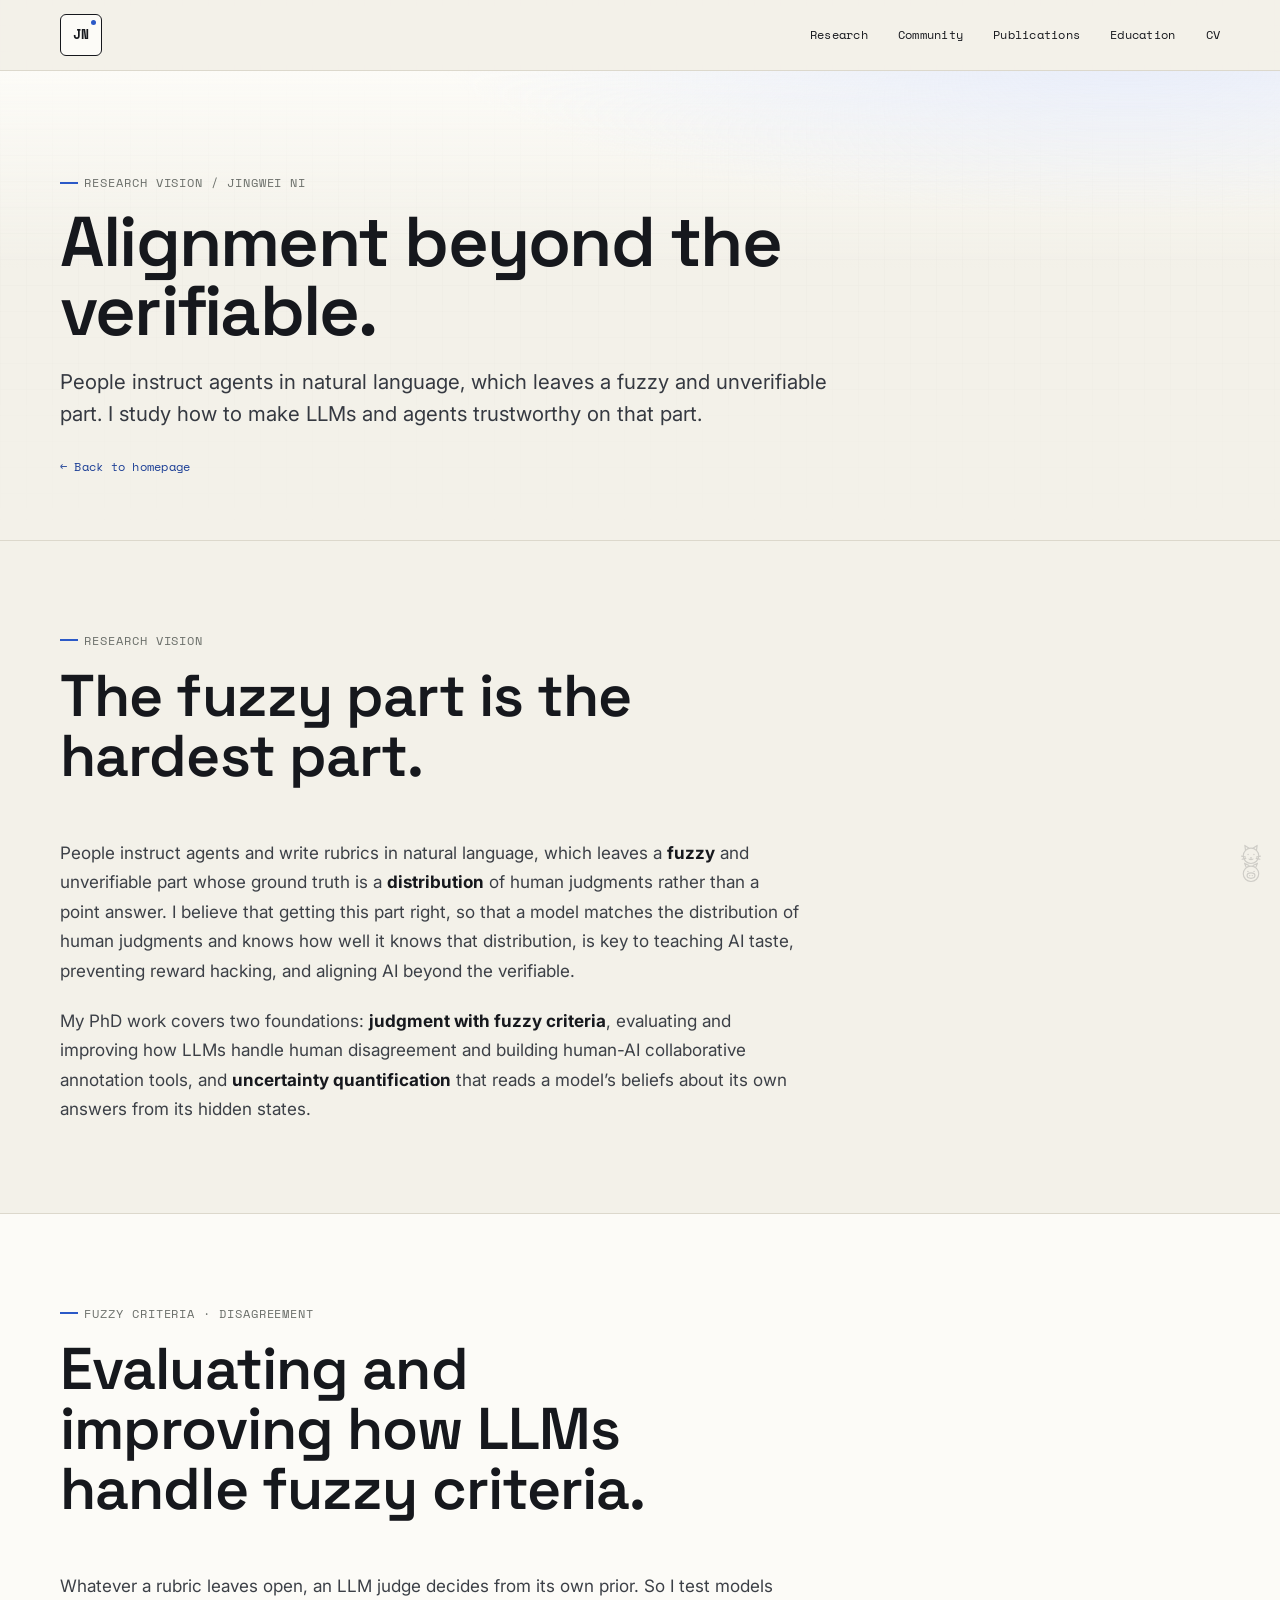
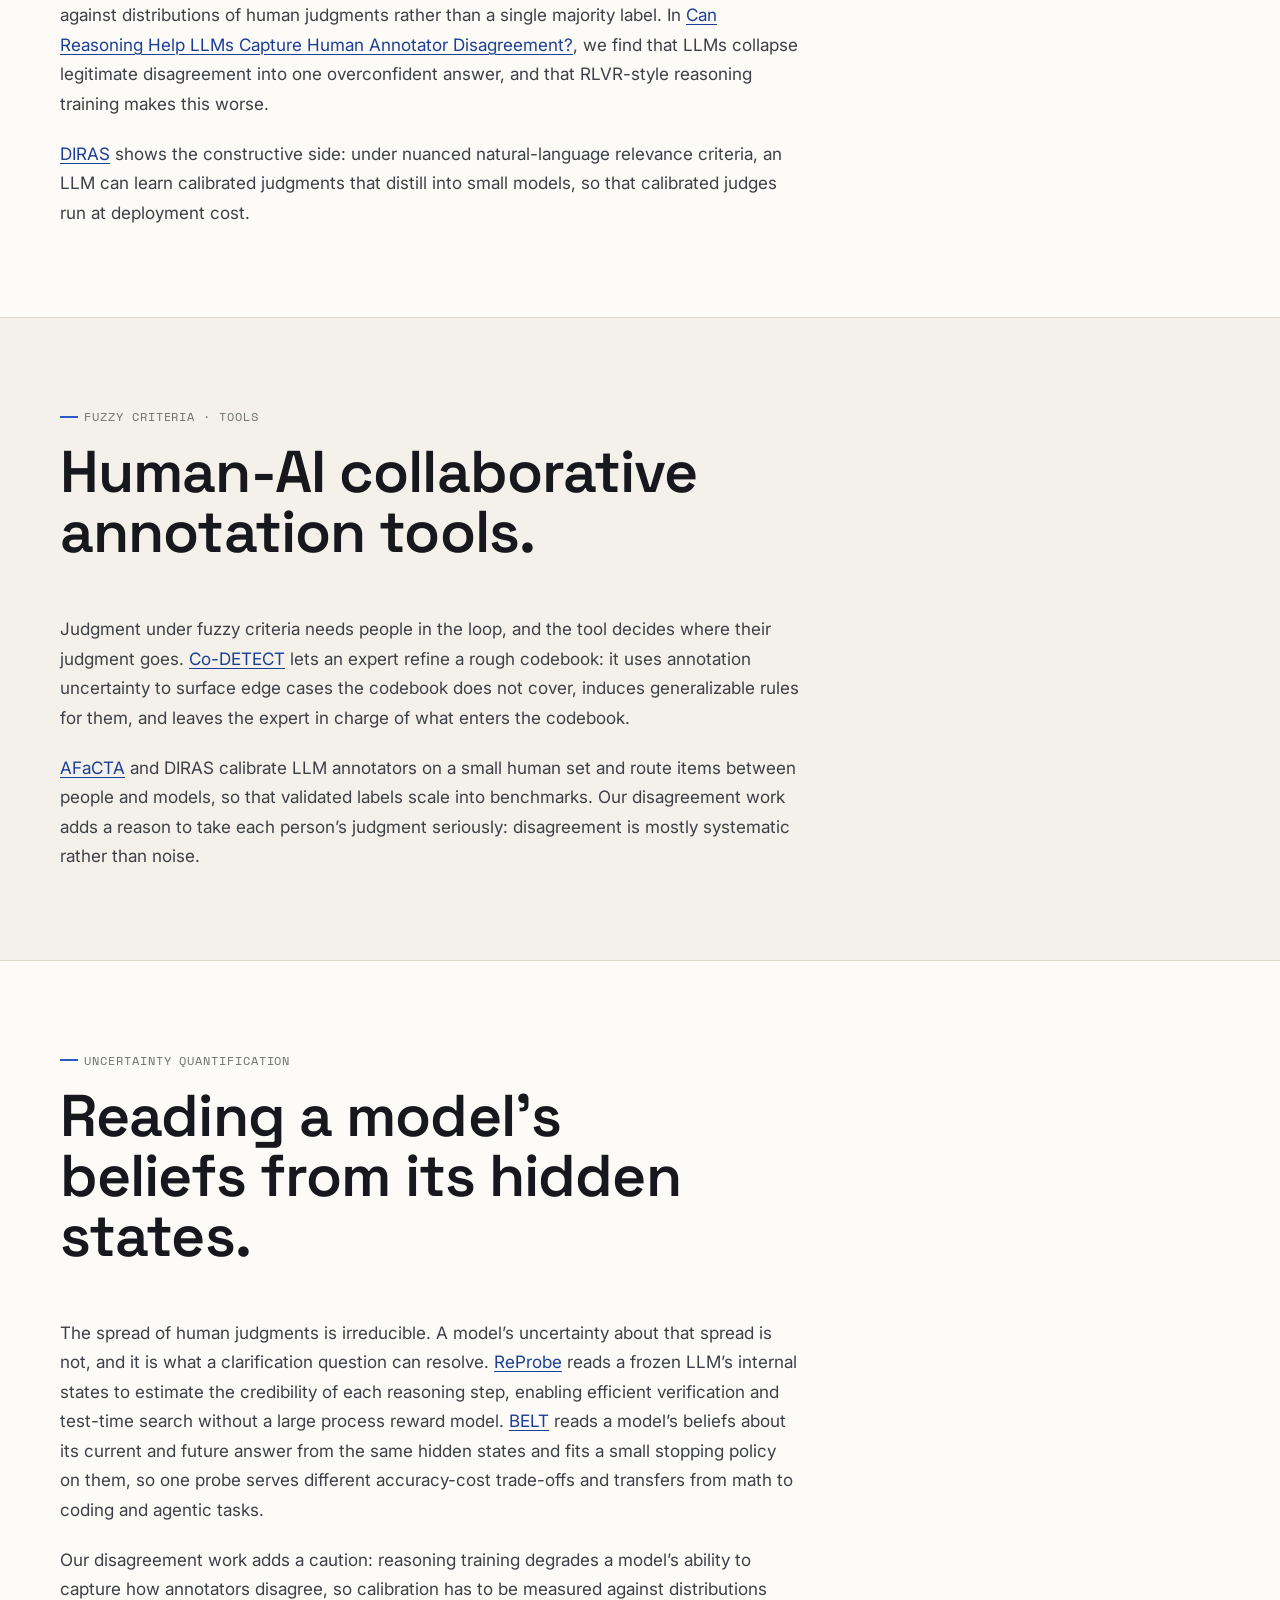
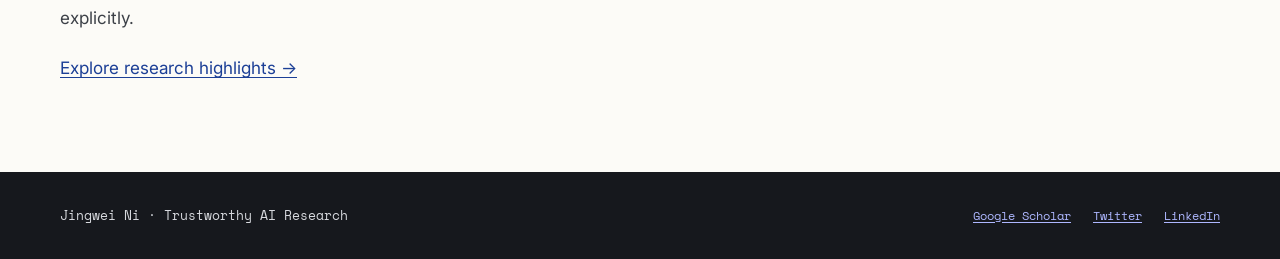
==== commit 010027d8: "Separate the spread of human judgments from the model's uncertainty about it - Bio: a model should m" ====
--- a/research.html
+++ b/research.html
@@ -45,8 +45,8 @@
           <h2 class="section-title">The fuzzy part is the hardest part.</h2>
         </div>
         <div class="statement-body" data-reveal>
-          <p>People instruct agents and write rubrics in natural language, which leaves a <strong>fuzzy</strong> and unverifiable part whose ground truth is a <strong>distribution</strong> of human judgments rather than a point answer. I believe that getting this part right, so that a model is distributionally aligned with people and knows when it is uncertain, is key to teaching AI taste, preventing reward hacking, and aligning AI beyond the verifiable.</p>
-          <p>My PhD work covers two foundations: <strong>judgment with fuzzy criteria</strong>, evaluating and improving how LLMs handle human disagreement and building human-AI collaborative annotation tools, and <strong>uncertainty quantification</strong> that exposes a model’s confidence about its epistemic states.</p>
+          <p>People instruct agents and write rubrics in natural language, which leaves a <strong>fuzzy</strong> and unverifiable part whose ground truth is a <strong>distribution</strong> of human judgments rather than a point answer. I believe that getting this part right, so that a model matches the distribution of human judgments and knows how well it knows that distribution, is key to teaching AI taste, preventing reward hacking, and aligning AI beyond the verifiable.</p>
+          <p>My PhD work covers two foundations: <strong>judgment with fuzzy criteria</strong>, evaluating and improving how LLMs handle human disagreement and building human-AI collaborative annotation tools, and <strong>uncertainty quantification</strong> that reads a model’s beliefs about its own answers from its hidden states.</p>
         </div>
       </div>
     </section>
@@ -81,10 +81,10 @@
       <div class="container">
         <div class="section-heading" data-reveal>
           <p class="readout">Uncertainty quantification</p>
-          <h2 class="section-title">Exposing a model’s epistemic states.</h2>
+          <h2 class="section-title">Reading a model’s beliefs from its hidden states.</h2>
         </div>
         <div class="statement-body" data-reveal>
-          <p>Honest clarification requires that a model knows where it is unsure. <a href="https://aclanthology.org/2026.acl-long.536/">ReProbe</a> reads a frozen LLM’s internal states to estimate the credibility of each reasoning step, enabling efficient verification and test-time search without a large process reward model. <a href="https://arxiv.org/abs/2610.30450">BELT</a> reads a model’s beliefs about its current and future answer from the same hidden states and fits a small stopping policy on them, so one probe serves different accuracy-cost trade-offs and transfers from math to coding and agentic tasks.</p>
+          <p>The spread of human judgments is irreducible. A model’s uncertainty about that spread is not, and it is what a clarification question can resolve. <a href="https://aclanthology.org/2026.acl-long.536/">ReProbe</a> reads a frozen LLM’s internal states to estimate the credibility of each reasoning step, enabling efficient verification and test-time search without a large process reward model. <a href="https://arxiv.org/abs/2610.30450">BELT</a> reads a model’s beliefs about its current and future answer from the same hidden states and fits a small stopping policy on them, so one probe serves different accuracy-cost trade-offs and transfers from math to coding and agentic tasks.</p>
           <p>Our disagreement work adds a caution: reasoning training degrades a model’s ability to capture how annotators disagree, so calibration has to be measured against distributions explicitly.</p>
           <p><a href="index.html#research">Explore research highlights →</a></p>
         </div>
